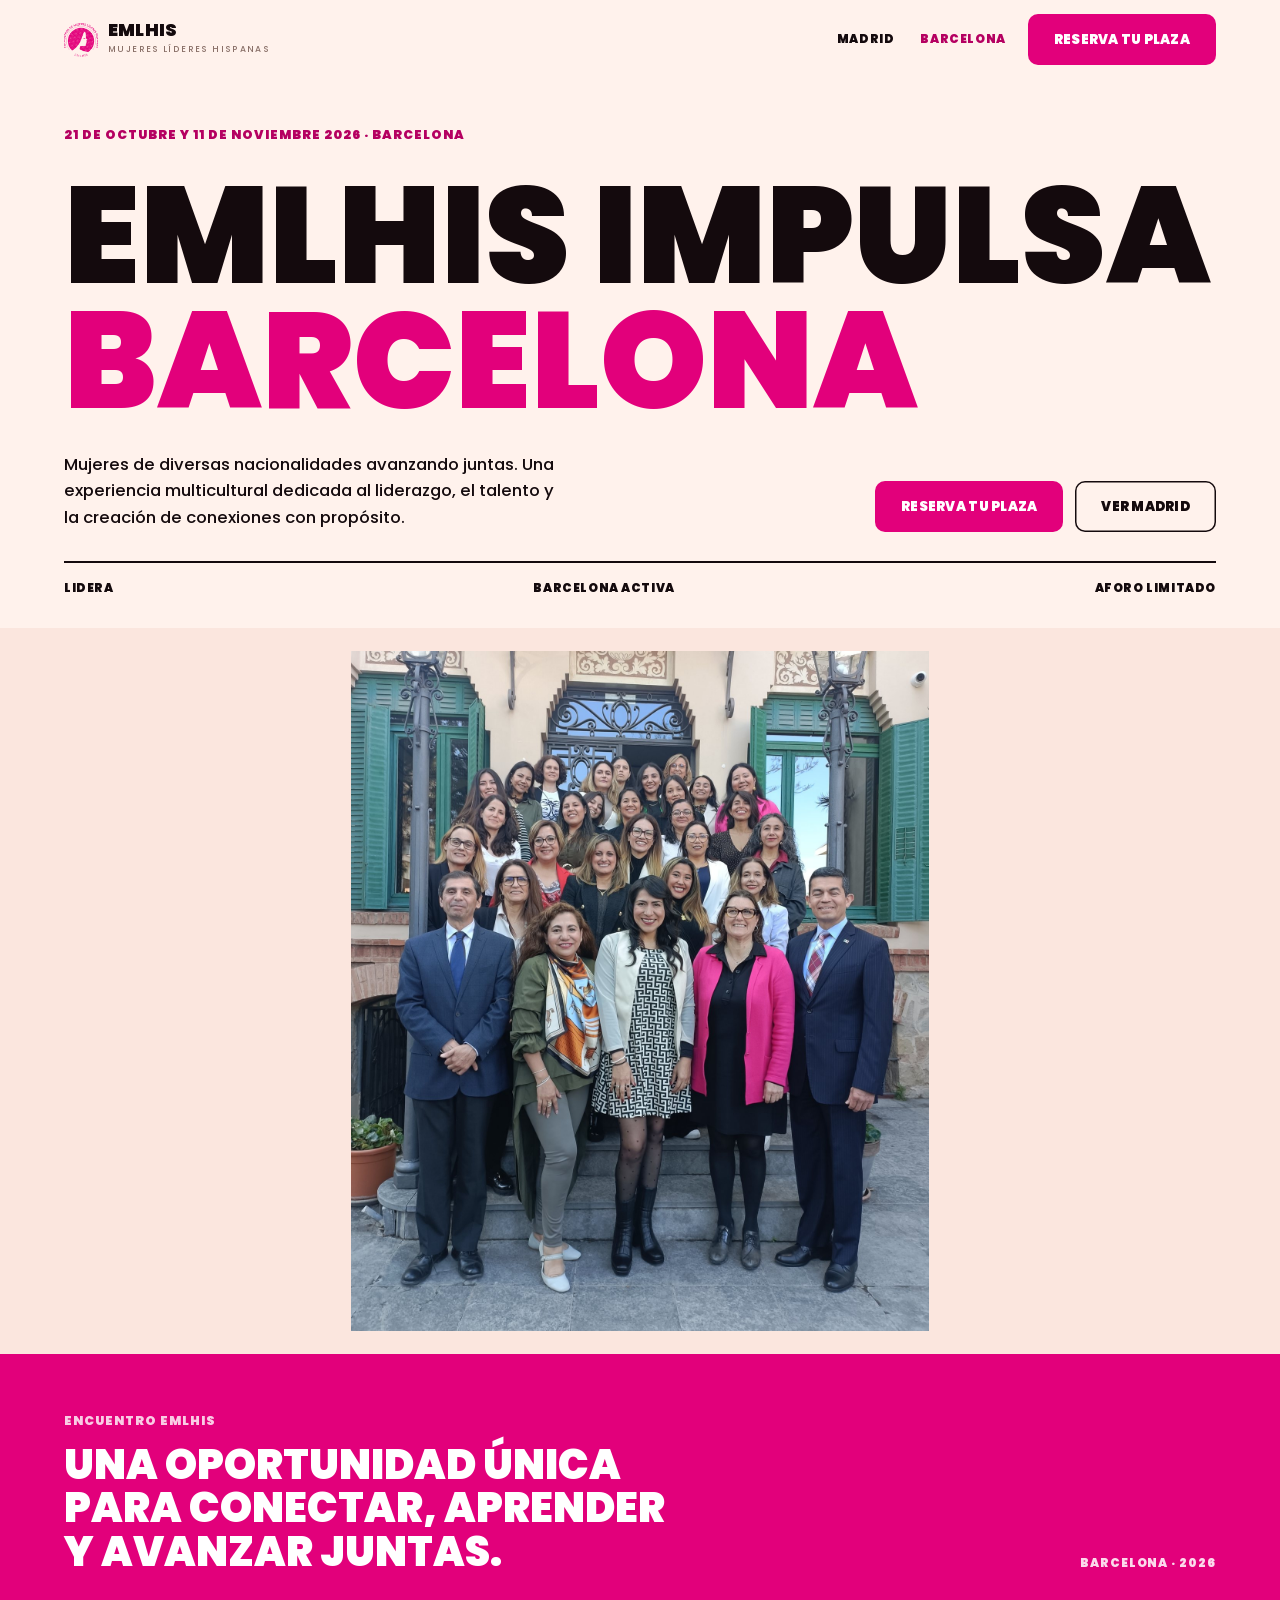
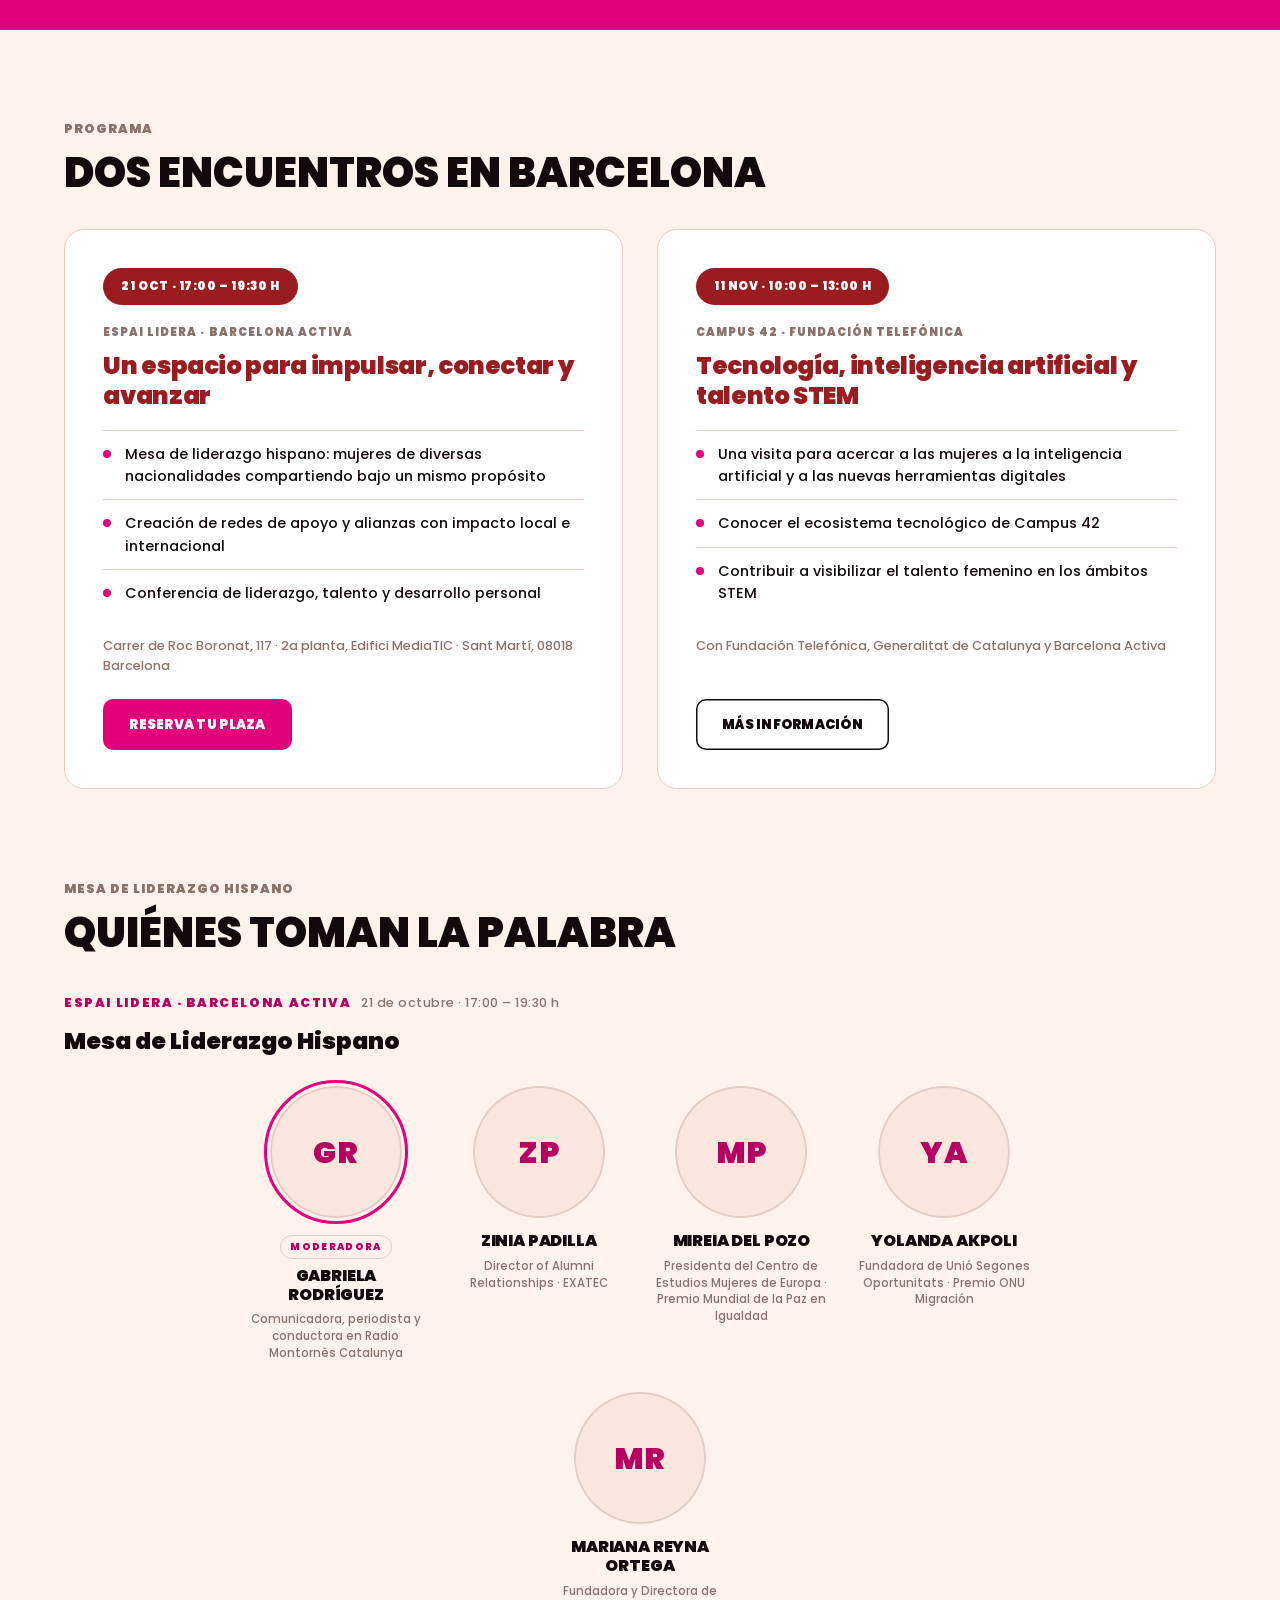
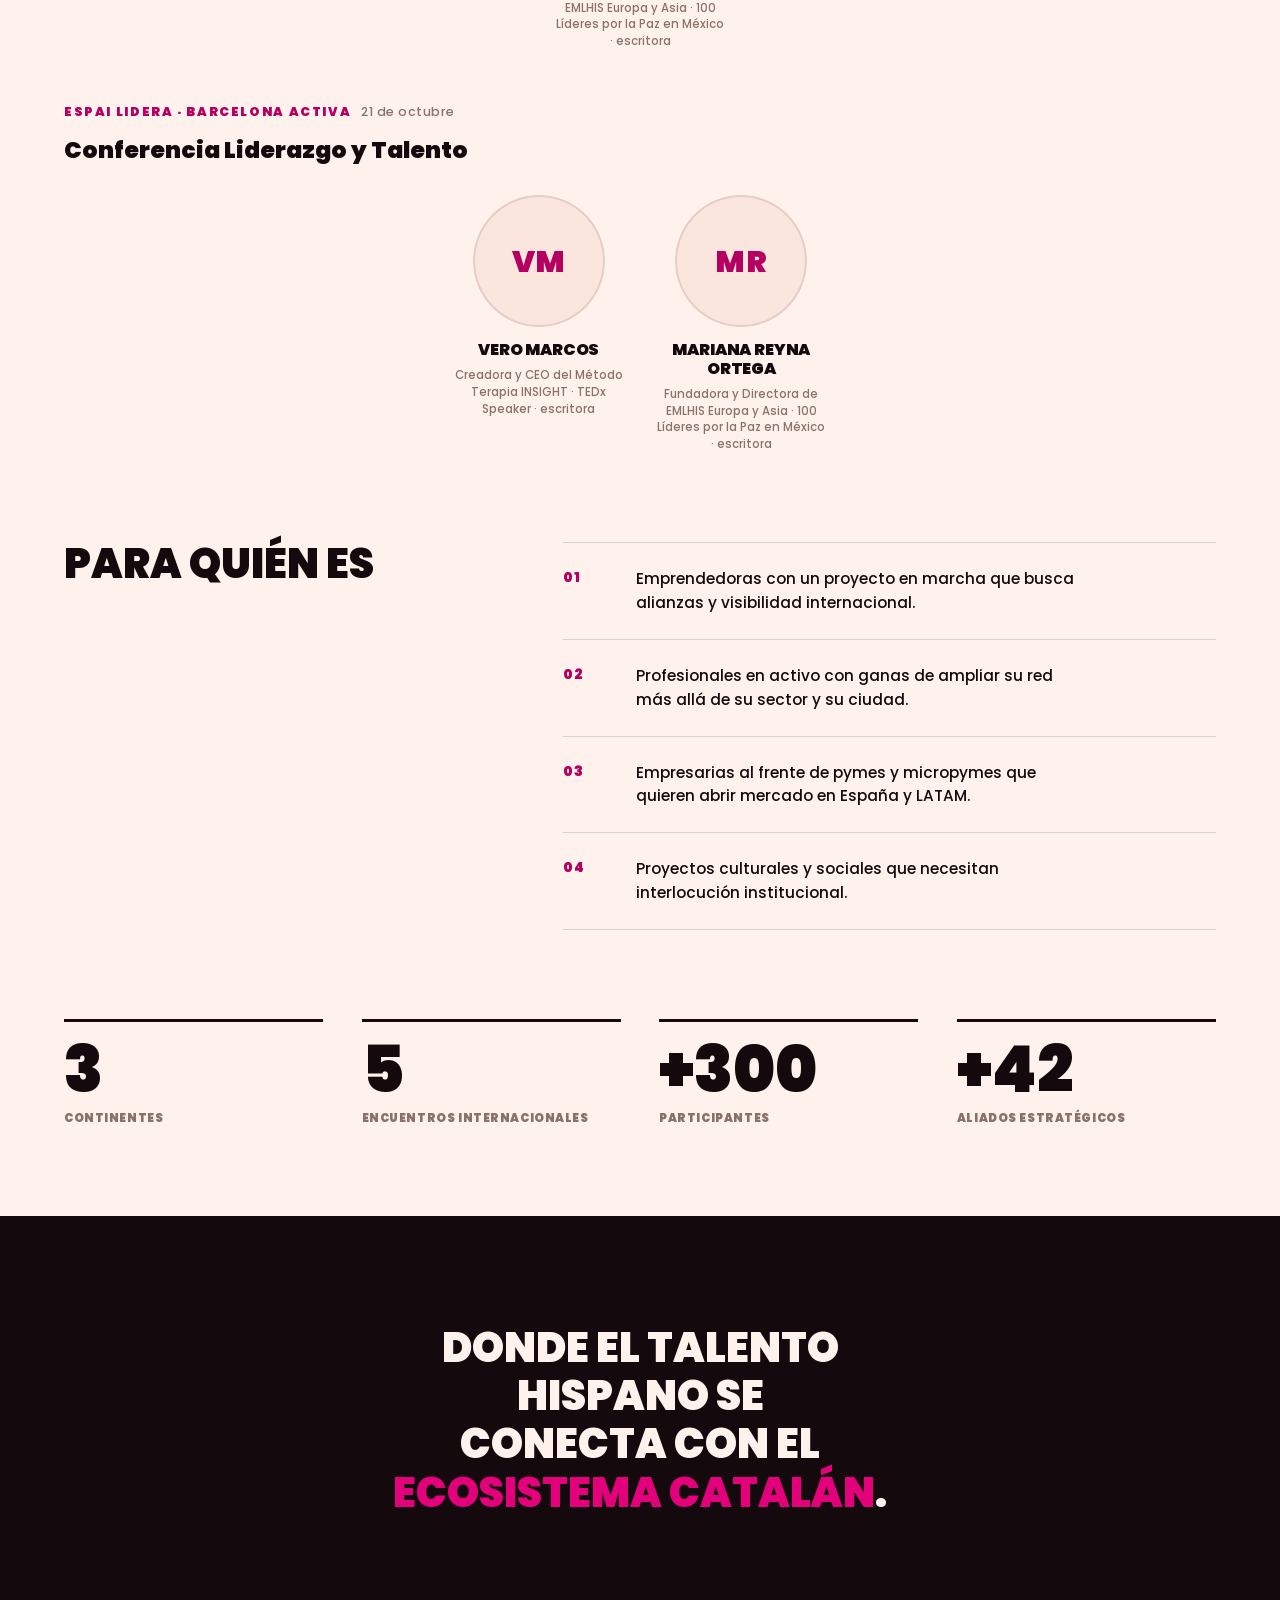
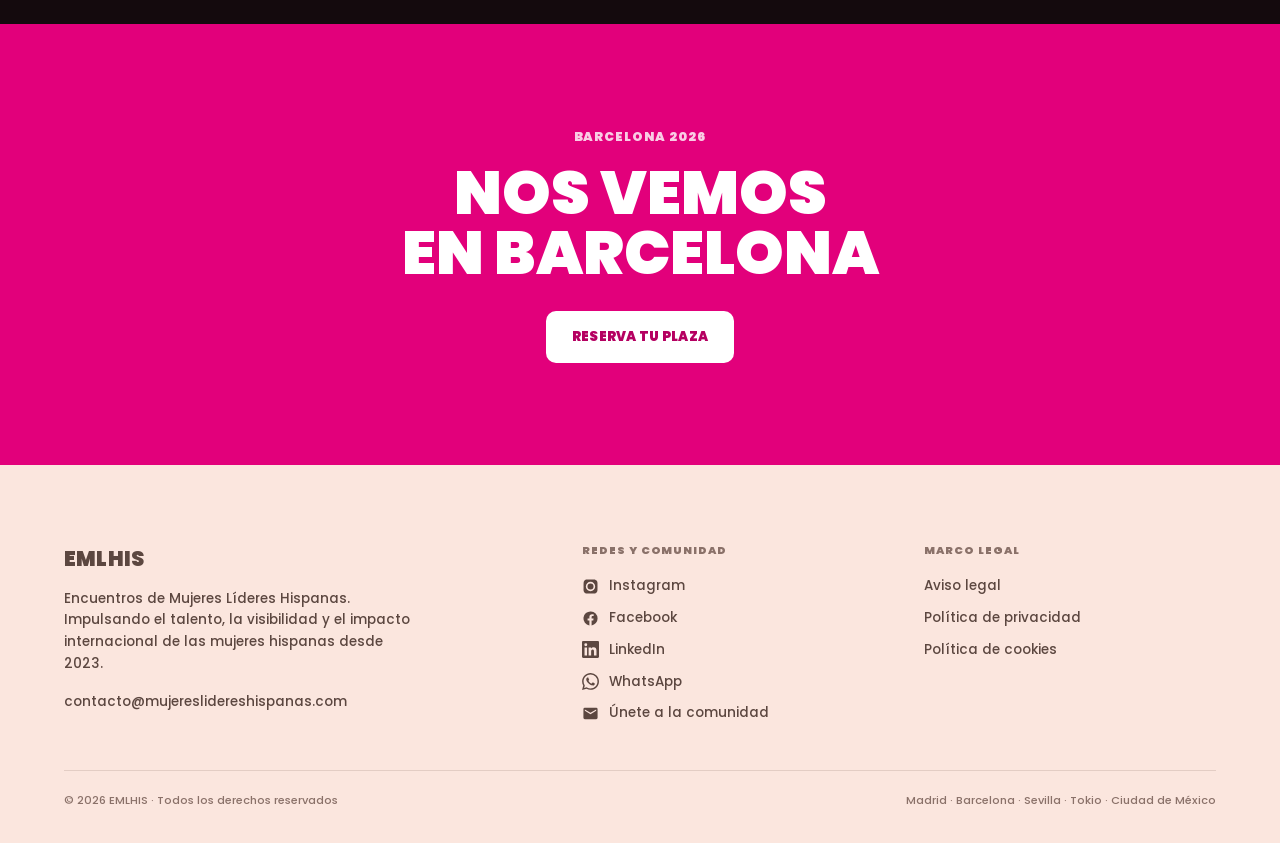
==== barcelona/index.html @ 9f95a86e "Add files via upload" ====
<!doctype html>
<html lang="es">
<head>
<meta charset="utf-8">
<meta name="viewport" content="width=device-width,initial-scale=1">
<title>Encuentros de mujeres hispanas en Barcelona · oct y nov 2026</title>
<meta name="description" content="Dos jornadas de liderazgo, networking y tecnología para mujeres hispanas en Barcelona: 21 de octubre en Espai Lidera y 11 de noviembre en Campus 42.">
<link rel="icon" type="image/png" href="../img/favicon.png">
<link rel="apple-touch-icon" href="../img/favicon.png">
<meta property="og:type" content="website">
<meta property="og:site_name" content="EMLHIS">
<meta property="og:locale" content="es_ES">
<meta property="og:title" content="Encuentros de mujeres hispanas en Barcelona · oct y nov 2026">
<meta property="og:description" content="Dos jornadas de liderazgo, networking y tecnología para mujeres hispanas en Barcelona: 21 de octubre en Espai Lidera y 11 de noviembre en Campus 42.">
<meta property="og:url" content="https://mujereslidereshispanas.com/barcelona/">
<meta property="og:image" content="https://mujereslidereshispanas.com/img/og.jpg">
<meta property="og:image:width" content="1200">
<meta property="og:image:height" content="630">
<meta property="og:image:alt" content="EMLHIS. El talento femenino no entiende de fronteras. Madrid y Barcelona, 19 y 21 de octubre de 2026.">
<meta name="twitter:card" content="summary_large_image">
<link rel="canonical" href="https://mujereslidereshispanas.com/barcelona/">
<link rel="stylesheet" href="../styles.css">
<script type="application/ld+json">[{"@context":"https://schema.org","@type":"Event","name":"EMLHIS Barcelona · Liderazgo y networking","description":"Jornada de liderazgo, visibilidad y conexiones para mujeres hispanas en Barcelona.","startDate":"2026-10-21T17:00:00+02:00","endDate":"2026-10-21T19:30:00+02:00","eventAttendanceMode":"https://schema.org/OfflineEventAttendanceMode","eventStatus":"https://schema.org/EventScheduled","location":{"@type":"Place","name":"Espai Lidera · Barcelona Activa","address":{"@type":"PostalAddress","streetAddress":"Carrer de Roc Boronat, 117, 2a planta, Edifici MediaTIC","addressLocality":"Barcelona","addressCountry":"ES"}},"organizer":{"@type":"Organization","name":"EMLHIS — Encuentros de Mujeres Líderes Hispanas","url":"https://mujereslidereshispanas.com/"},"image":["https://mujereslidereshispanas.com/img/og.jpg"],"offers":{"@type":"Offer","price":"0","priceCurrency":"EUR","availability":"https://schema.org/InStock","url":"https://luma.com/im4uq2gw","validFrom":"2026-09-01T00:00:00+02:00"},"inLanguage":"es","isAccessibleForFree":true},{"@context":"https://schema.org","@type":"Event","name":"EMLHIS Barcelona · Tecnología y talento femenino en STEM","description":"Introducción a la inteligencia artificial y a las herramientas digitales, y visibilidad femenina en STEM.","startDate":"2026-11-11T10:00:00+01:00","endDate":"2026-11-11T13:00:00+01:00","eventAttendanceMode":"https://schema.org/OfflineEventAttendanceMode","eventStatus":"https://schema.org/EventScheduled","location":{"@type":"Place","name":"Campus 42 · Fundación Telefónica","address":{"@type":"PostalAddress","addressLocality":"Barcelona","addressCountry":"ES"}},"organizer":{"@type":"Organization","name":"EMLHIS — Encuentros de Mujeres Líderes Hispanas","url":"https://mujereslidereshispanas.com/"},"image":["https://mujereslidereshispanas.com/img/og.jpg"],"offers":{"@type":"Offer","price":"0","priceCurrency":"EUR","availability":"https://schema.org/InStock","url":"https://mujereslidereshispanas.com/barcelona/","validFrom":"2026-09-01T00:00:00+02:00"},"inLanguage":"es","isAccessibleForFree":true}]</script>
</head>
<body>

<header>
  <div class="nav">
    <a class="brand" href="../">
      <img src="../img/logo-rosa.png" alt="">
      <span><b>EMLHIS</b><i>Mujeres Líderes Hispanas</i></span>
    </a>
    <nav class="links">
      <a href="../madrid/">Madrid</a>
      <a href="../barcelona/" aria-current="page">Barcelona</a>
    </nav>
    <a class="btn" href="https://luma.com/im4uq2gw">Reserva tu plaza</a>
  </div>
</header>

<main>

  <section class="hero pad">
    <p class="label">21 de octubre y 11 de noviembre 2026 · Barcelona</p>
    <h1 class="d1">EMLHIS impulsa <span class="rosa">Barcelona</span></h1>
    <div class="row">
      <p class="body-l">Mujeres de diversas nacionalidades avanzando juntas. Una experiencia multicultural dedicada al liderazgo, el talento y la creación de conexiones con propósito.</p>
      <div class="acts">
      <a class="btn" href="https://luma.com/im4uq2gw">Reserva tu plaza</a>
      <a class="btn line" href="../madrid/">Ver Madrid</a>
    </div>
    </div>
    <div class="rule-meta">
      <span>LIDERA</span>
      <span>Barcelona Activa</span>
      <span>Aforo limitado</span>
    </div>
  </section>

  <div class="shot-fit"><img src="../img/bcn.jpg" alt="Participantes del encuentro EMLHIS en Barcelona"></div>

  <section class="band-rosa band-flush">
    <div class="pad">
      <div>
        <p class="label">Encuentro EMLHIS</p>
        <h2 class="d3" style="margin-top:12px">Una oportunidad única para conectar, aprender y avanzar juntas.</h2>
      </div>
      <span class="tagright">Barcelona · 2026</span>
    </div>
  </section>

  <section class="pad">
    <p class="label q">Programa</p>
    <h2 class="d3" style="margin:12px 0 0">Dos encuentros en Barcelona</h2>
    <div class="sessions">

      <article class="sesion">
        <span class="hora">21 oct · 17:00 – 19:30 h</span>
        <p class="sede">Espai Lidera · Barcelona Activa</p>
        <h3>Un espacio para impulsar, conectar y avanzar</h3>
        <ul>
          <li>Mesa de liderazgo hispano: mujeres de diversas nacionalidades compartiendo bajo un mismo propósito</li>
          <li>Creación de redes de apoyo y alianzas con impacto local e internacional</li>
          <li>Conferencia de liderazgo, talento y desarrollo personal</li>
        </ul>
        <p class="dir">Carrer de Roc Boronat, 117 · 2a planta, Edifici MediaTIC · Sant Martí, 08018 Barcelona</p>
        <span class="cta"><a class="btn" href="https://luma.com/im4uq2gw">Reserva tu plaza</a></span>
      </article>

      <article class="sesion">
        <span class="hora">11 nov · 10:00 – 13:00 h</span>
        <p class="sede">Campus 42 · Fundación Telefónica</p>
        <h3>Tecnología, inteligencia artificial y talento STEM</h3>
        <ul>
          <li>Una visita para acercar a las mujeres a la inteligencia artificial y a las nuevas herramientas digitales</li>
          <li>Conocer el ecosistema tecnológico de Campus 42</li>
          <li>Contribuir a visibilizar el talento femenino en los ámbitos STEM</li>
        </ul>
        <p class="dir">Con Fundación Telefónica, Generalitat de Catalunya y Barcelona Activa</p>
        <span class="cta"><a class="btn line" href="../#contacto">Más información</a></span>
      </article>

    </div>
  </section>

  <section class="pad" id="mesa" style="padding-top:0">
    <p class="label q">Mesa de Liderazgo Hispano</p>
    <h2 class="d3" style="margin:12px 0 0">Quiénes toman la palabra</h2>
    <div class="mesa">
      <p class="sede-m">Espai Lidera · Barcelona Activa <span>21 de octubre · 17:00 – 19:30 h</span></p>
      <h3 style="font-size:clamp(1.1rem,1.8vw,1.5rem);font-weight:900;margin:10px 0 0">Mesa de Liderazgo Hispano</h3>
      <div class="panel">
        <article class="mod">
          <figure><span class="mono">GR</span><img src="../img/ponentes/gabriela-rodriguez.jpg" alt="Gabriela Rodríguez" loading="lazy" onerror="this.remove()"></figure>
          <span class="rol">Moderadora</span><b>Gabriela Rodríguez</b><small>Comunicadora, periodista y conductora en Radio Montornès Catalunya</small>
        </article>
        <article>
          <figure><span class="mono">ZP</span><img src="../img/ponentes/zinia-padilla.jpg" alt="Zinia Padilla" loading="lazy" onerror="this.remove()"></figure>
          <b>Zinia Padilla</b><small>Director of Alumni Relationships · EXATEC</small>
        </article>
        <article>
          <figure><span class="mono">MP</span><img src="../img/ponentes/mireia-del-pozo.jpg" alt="Mireia del Pozo" loading="lazy" onerror="this.remove()"></figure>
          <b>Mireia del Pozo</b><small>Presidenta del Centro de Estudios Mujeres de Europa · Premio Mundial de la Paz en Igualdad</small>
        </article>
        <article>
          <figure><span class="mono">YA</span><img src="../img/ponentes/yolanda-akpoli.jpg" alt="Yolanda Akpoli" loading="lazy" onerror="this.remove()"></figure>
          <b>Yolanda Akpoli</b><small>Fundadora de Unió Segones Oportunitats · Premio ONU Migración</small>
        </article>
        <article>
          <figure><span class="mono">MR</span><img src="../img/ponentes/mariana-reyna.jpg" alt="Mariana Reyna Ortega" loading="lazy" onerror="this.remove()"></figure>
          <b>Mariana Reyna Ortega</b><small>Fundadora y Directora de EMLHIS Europa y Asia · 100 Líderes por la Paz en México · escritora</small>
        </article>
      </div>
    </div>
    <div class="mesa">
      <p class="sede-m">Espai Lidera · Barcelona Activa <span>21 de octubre</span></p>
      <h3 style="font-size:clamp(1.1rem,1.8vw,1.5rem);font-weight:900;margin:10px 0 0">Conferencia Liderazgo y Talento</h3>
      <div class="panel">
        <article>
          <figure><span class="mono">VM</span><img src="../img/ponentes/vero-marcos.jpg" alt="Vero Marcos" loading="lazy" onerror="this.remove()"></figure>
          <b>Vero Marcos</b><small>Creadora y CEO del Método Terapia INSIGHT · TEDx Speaker · escritora</small>
        </article>
        <article>
          <figure><span class="mono">MR</span><img src="../img/ponentes/mariana-reyna.jpg" alt="Mariana Reyna Ortega" loading="lazy" onerror="this.remove()"></figure>
          <b>Mariana Reyna Ortega</b><small>Fundadora y Directora de EMLHIS Europa y Asia · 100 Líderes por la Paz en México · escritora</small>
        </article>
      </div>
    </div>
  </section>

  <section class="pad" style="padding-top:0">
    <div class="split">
      <h2 class="d3" style="margin:0">Para quién es</h2>
      <ol class="numlist">
        <li><span>01</span><p>Emprendedoras con un proyecto en marcha que busca alianzas y visibilidad internacional.</p></li>
        <li><span>02</span><p>Profesionales en activo con ganas de ampliar su red más allá de su sector y su ciudad.</p></li>
        <li><span>03</span><p>Empresarias al frente de pymes y micropymes que quieren abrir mercado en España y LATAM.</p></li>
        <li><span>04</span><p>Proyectos culturales y sociales que necesitan interlocución institucional.</p></li>
      </ol>
    </div>
  </section>

  <section class="pad" style="padding-top:0">
    <div class="figs">
      <div><b data-to="3">3</b><small>Continentes</small></div>
      <div><b data-to="5">5</b><small>Encuentros internacionales</small></div>
      <div><b data-to="320" data-pre="+">+320</b><small>Participantes</small></div>
      <div><b data-to="45" data-pre="+">+45</b><small>Aliados estratégicos</small></div>
    </div>
  </section>

  <section class="band-ink band-c">
    <div class="pad">
      <h2 class="d3">Donde el talento hispano se conecta con el <span class="rosa">ecosistema catalán</span>.</h2>
    </div>
  </section>

  <section class="band-rosa band-c">
    <div class="pad">
      <p class="label">Barcelona 2026</p>
      <h2 class="d2" style="margin-top:16px">Nos vemos en Barcelona</h2>
      <div class="acts"><a class="btn pale" href="https://luma.com/im4uq2gw">Reserva tu plaza</a></div>
    </div>
  </section>

</main>

<footer>
  <div class="fcols">
    <div>
      <p class="bname">EMLHIS</p>
      <p>Encuentros de Mujeres Líderes Hispanas. Impulsando el talento, la visibilidad y el impacto internacional de las mujeres hispanas desde 2023.</p>
      <a class="fmail" href="mailto:contacto@mujereslidereshispanas.com">contacto@mujereslidereshispanas.com</a>
    </div>
    <div class="fsoc-list">
      <h4>Redes y comunidad</h4>
      <a href="https://www.instagram.com/mujereslideresemlhis/" rel="noopener"><svg viewBox="0 0 24 24" aria-hidden="true"><path d="M12 2.2c3.2 0 3.6 0 4.9.07 1.2.05 1.8.25 2.2.42.6.22 1 .48 1.4.9.43.42.7.82.92 1.4.17.42.37 1.06.42 2.2.06 1.3.07 1.7.07 4.9s0 3.6-.07 4.9c-.05 1.2-.25 1.8-.42 2.2-.22.6-.49 1-.92 1.4-.42.43-.8.7-1.4.92-.42.17-1 .37-2.2.42-1.3.06-1.7.07-4.9.07s-3.6 0-4.9-.07c-1.2-.05-1.8-.25-2.2-.42-.6-.22-1-.49-1.4-.92-.43-.42-.7-.8-.92-1.4-.17-.42-.37-1-.42-2.2C2.2 15.6 2.2 15.2 2.2 12s0-3.6.07-4.9c.05-1.2.25-1.8.42-2.2.22-.6.49-1 .92-1.4.42-.43.8-.7 1.4-.92.42-.17 1-.37 2.2-.42C8.4 2.2 8.8 2.2 12 2.2Zm0 3.2a6.6 6.6 0 1 0 0 13.2 6.6 6.6 0 0 0 0-13.2Zm0 10.9a4.3 4.3 0 1 1 0-8.6 4.3 4.3 0 0 1 0 8.6Zm8.4-11.2a1.55 1.55 0 1 1-3.1 0 1.55 1.55 0 0 1 3.1 0Z"/></svg>Instagram</a>
      <a href="https://www.facebook.com/emlhis.elmex?locale=es_ES" rel="noopener"><svg viewBox="0 0 24 24" aria-hidden="true"><path d="M22 12a10 10 0 1 0-11.56 9.88v-6.99H7.9V12h2.54V9.8c0-2.5 1.5-3.9 3.77-3.9 1.1 0 2.24.2 2.24.2v2.46h-1.26c-1.24 0-1.63.77-1.63 1.56V12h2.78l-.45 2.89h-2.33v6.99A10 10 0 0 0 22 12Z"/></svg>Facebook</a>
      <a href="https://www.linkedin.com/company/mujeres-l%C3%ADderes-hispanas/" rel="noopener"><svg viewBox="0 0 24 24" aria-hidden="true"><path d="M20.45 20.45h-3.56v-5.57c0-1.33-.02-3.04-1.85-3.04-1.85 0-2.14 1.45-2.14 2.94v5.67H9.35V9h3.41v1.56h.05a3.74 3.74 0 0 1 3.37-1.85c3.6 0 4.27 2.37 4.27 5.46v6.28ZM5.34 7.43a2.06 2.06 0 1 1 0-4.13 2.06 2.06 0 0 1 0 4.13ZM7.12 20.45H3.56V9h3.56v11.45ZM22.22 0H1.77C.79 0 0 .77 0 1.72v20.56C0 23.23.79 24 1.77 24h20.45c.98 0 1.78-.77 1.78-1.72V1.72C24 .77 23.2 0 22.22 0Z"/></svg>LinkedIn</a>
      <a href="https://api.whatsapp.com/send?phone=34644610938&amp;text=Hola%2C+deseo+contactar+con+el+equipo+EMLHIS%2C+mi+nombre+es" rel="noopener"><svg viewBox="0 0 24 24" aria-hidden="true"><path d="M17.47 14.38c-.3-.15-1.75-.86-2.02-.96-.27-.1-.47-.15-.67.15-.2.3-.77.96-.94 1.16-.17.2-.35.22-.65.07-.3-.15-1.25-.46-2.38-1.47-.88-.79-1.47-1.76-1.64-2.06-.17-.3-.02-.46.13-.61.13-.13.3-.35.45-.52.15-.17.2-.3.3-.5.1-.2.05-.37-.02-.52-.08-.15-.67-1.6-.92-2.2-.24-.58-.48-.5-.67-.51h-.57c-.2 0-.52.07-.8.37-.27.3-1.04 1.02-1.04 2.48s1.07 2.88 1.22 3.08c.15.2 2.1 3.2 5.08 4.49.71.3 1.26.49 1.7.63.71.22 1.36.19 1.87.12.57-.09 1.75-.72 2-1.41.25-.69.25-1.28.17-1.41-.07-.13-.27-.2-.57-.35ZM12.05 21.8h-.01a9.8 9.8 0 0 1-4.98-1.36l-.36-.21-3.7.97.99-3.61-.23-.37a9.76 9.76 0 0 1-1.5-5.22c0-5.4 4.4-9.8 9.8-9.8a9.74 9.74 0 0 1 6.93 2.88 9.72 9.72 0 0 1 2.87 6.93c0 5.4-4.4 9.79-9.81 9.79ZM20.52 3.49A11.78 11.78 0 0 0 12.05 0C5.5 0 .17 5.33.17 11.88c0 2.09.55 4.14 1.59 5.94L.07 24l6.34-1.66a11.87 11.87 0 0 0 5.64 1.44h.01c6.55 0 11.88-5.33 11.88-11.88 0-3.17-1.24-6.16-3.48-8.41Z"/></svg>WhatsApp</a>
      <a href="https://forms.gle/fabeTngVrLn1AUGQ7" rel="noopener"><svg viewBox="0 0 24 24" aria-hidden="true"><path d="M20 4H4a2 2 0 0 0-2 2v12a2 2 0 0 0 2 2h16a2 2 0 0 0 2-2V6a2 2 0 0 0-2-2Zm0 4.24-8 4.7-8-4.7V6.2l8 4.7 8-4.7v2.04Z"/></svg>Únete a la comunidad</a>
    </div>
    <div>
      <h4>Marco legal</h4>
      <a href="../legal/#aviso">Aviso legal</a>
      <a href="../legal/#privacidad">Política de privacidad</a>
      <a href="../legal/#cookies">Política de cookies</a>
    </div>
  </div>
  <div class="fbot">
    <span>© 2026 EMLHIS · Todos los derechos reservados</span>
    <span style="margin-left:auto">Madrid · Barcelona · Sevilla · Tokio · Ciudad de México</span>
  </div>
</footer>

<script src="../app.js"></script>
</body>
</html>
---- styles.css ----
@font-face{font-family:Poppins;font-style:normal;font-weight:500;font-display:swap;src:url(fonts/poppins-latin-500-normal.woff2) format('woff2')}
@font-face{font-family:Poppins;font-style:normal;font-weight:900;font-display:swap;src:url(fonts/poppins-latin-900-normal.woff2) format('woff2')}
/* EMLHIS — sistema tipografico y cromatico
   Una sola tipografia (Poppins), dos pesos (900 display, 500 texto).
   El rosa solo aparece como banda a sangre completa o en botones. */

:root{
  color-scheme: light;
  --crema:#FFF2EC;
  --crema-2:#FBE6DE;
  --tinta:#140A0D;
  --rosa:#E2007B;
  --rosa-d:#B50061;
  --granate:#9A1C20;
  --linea:#E3CDC4;
  --apagado:#8A7169;
  --gut:clamp(18px,5vw,84px);
}
*{box-sizing:border-box}
html{scroll-behavior:smooth}
body{
  margin:0;background:var(--crema);color:var(--tinta);
  font-family:Poppins,"Helvetica Neue",Arial,sans-serif;font-weight:500;
  font-size:16px;line-height:1.62;-webkit-font-smoothing:antialiased;
}
img{max-width:100%;display:block}
a{color:inherit;text-decoration:none}
:focus-visible{outline:3px solid var(--rosa);outline-offset:3px}
.pad{padding-inline:var(--gut);max-width:1640px;margin-inline:auto;width:100%}
section{padding-block:clamp(56px,7vw,116px)}

/* ── escala: 96 / 64 / 44 / 32 / 24, nada intermedio ───────────── */
.d1,.d2,.d3,.d4{
  font-weight:900;text-transform:uppercase;letter-spacing:normal;
  margin:0;line-height:.98;text-wrap:balance;
}
.d1{font-size:clamp(2.6rem,7.6vw,6rem)}
.d2{font-size:clamp(2rem,4.8vw,4rem)}
.d3{font-size:clamp(1.55rem,3.2vw,2.75rem);line-height:1.06}
.d4{font-size:clamp(1.24rem,2vw,2rem);line-height:1.12}
.rosa{color:var(--rosa)}
p{margin:0}
.body-l{font-size:clamp(1rem,1.3vw,1.18rem);line-height:1.62;max-width:52ch}
.label{font-size:.78rem;font-weight:900;text-transform:uppercase;letter-spacing:.08em;color:var(--rosa-d);margin:0}
.label.q{color:var(--apagado)}

/* ── botones ───────────────────────────────────────────────────── */
.btn{display:inline-block;background:var(--rosa);color:#fff;padding:15px 26px;border-radius:10px;
  font-size:.82rem;font-weight:900;text-transform:uppercase;letter-spacing:.02em;transition:background .18s,transform .18s}
.btn:hover{background:var(--rosa-d);transform:translateY(-2px)}
.btn.line{background:transparent;color:var(--tinta);box-shadow:inset 0 0 0 1.5px var(--tinta)}
.btn.line:hover{background:var(--tinta);color:var(--crema);box-shadow:none}
.btn.pale{background:#fff;color:var(--rosa-d)}
.btn.pale:hover{background:var(--crema)}
.btn.ghost{background:transparent;color:#fff;box-shadow:inset 0 0 0 1.5px rgba(255,255,255,.72)}
.btn.ghost:hover{background:#fff;color:var(--rosa-d);box-shadow:none}

/* ── nav ───────────────────────────────────────────────────────── */
header{position:sticky;top:env(safe-area-inset-top,0px);z-index:70;background:rgba(255,242,236,.94);backdrop-filter:blur(12px)}
.nav{display:flex;align-items:center;gap:22px;padding:14px var(--gut)}
.brand{display:flex;align-items:center;gap:10px;margin-right:auto}
.brand img{width:34px;height:34px}
.brand b{font-size:1.1rem;font-weight:900;letter-spacing:.01em;line-height:1;display:block}
.brand i{display:block;font-style:normal;font-size:.54rem;font-weight:500;letter-spacing:.16em;
  text-transform:uppercase;color:var(--apagado);margin-top:4px}
.links{display:flex;gap:26px}
.links a{font-size:.74rem;font-weight:900;text-transform:uppercase;letter-spacing:.05em;color:var(--tinta)}
.links a:hover{color:var(--rosa-d)}
.links a[aria-current]{color:var(--rosa-d)}
@media(max-width:940px){.links{gap:18px}}
@media(max-width:600px){.links{display:none}}

/* ── hero ──────────────────────────────────────────────────────── */
.hero{padding-block:clamp(30px,3.6vw,52px) clamp(20px,2.4vw,34px);display:grid;gap:clamp(18px,2.2vw,30px)}
/* el titular ocupa el ancho completo: nada de columna estrecha */
/* wrap codicioso, no equilibrado: cada línea llena el ancho */
.hero .d1{max-width:none;font-size:clamp(2.7rem,10.6vw,9.6rem);line-height:.92;text-wrap:normal;text-wrap:nowrap;
  white-space:normal;hyphens:none}
.hero .d1{text-wrap:normal}
/* entradilla a la izquierda, botones a la derecha: llena el eje horizontal */
.hero .row{display:flex;flex-wrap:wrap;gap:22px clamp(30px,5vw,80px);align-items:flex-end;justify-content:space-between}
.hero .row .body-l{max-width:46ch;flex:1 1 34ch}
.acts{display:flex;flex-wrap:wrap;gap:12px;align-items:center}
.rule-meta{display:flex;flex-wrap:wrap;gap:10px clamp(24px,4vw,60px);justify-content:space-between;
  border-top:2px solid var(--tinta);padding-top:16px;
  font-size:.74rem;font-weight:900;text-transform:uppercase;letter-spacing:.05em}
@media(max-width:820px){.rule-meta{justify-content:flex-start}}

/* ── foto desplazada sobre rectangulo rosa ─────────────────────── */
.offset{position:relative;padding:0 var(--gut) clamp(52px,6vw,96px)}
.offset .frame{position:relative}
.offset .frame::after{content:"";position:absolute;background:var(--rosa);z-index:0;
  left:clamp(18px,3.4vw,54px);right:calc(-1 * clamp(10px,2.2vw,36px));
  top:clamp(18px,3.4vw,54px);bottom:calc(-1 * clamp(18px,3.4vw,54px))}
.offset img{position:relative;z-index:1;width:100%;object-fit:cover;object-position:50% 34%;
  height:clamp(290px,42vw,560px)}
.offcap{position:relative;padding-top:clamp(30px,4vw,66px);font-size:.72rem;font-weight:500;color:var(--apagado)}
.full{width:100%;height:clamp(280px,40vw,520px);object-fit:cover;object-position:50% 32%}

/* ── cifras ────────────────────────────────────────────────────── */
.figs{display:grid;grid-template-columns:repeat(4,1fr);gap:clamp(18px,3vw,44px)}
.figs div{border-top:3px solid var(--tinta);padding-top:16px}
.figs b{display:block;font-size:clamp(2.4rem,5vw,4rem);font-weight:900;line-height:1;font-variant-numeric:tabular-nums}
.figs small{display:block;margin-top:8px;font-size:.72rem;font-weight:900;text-transform:uppercase;
  letter-spacing:.05em;color:var(--apagado);line-height:1.4}
.cities{margin-top:30px;font-size:.74rem;font-weight:900;text-transform:uppercase;letter-spacing:.05em;color:var(--apagado)}
@media(max-width:640px){.figs{grid-template-columns:repeat(2,1fr)}}

/* ── filas de programa ─────────────────────────────────────────── */
.ev{display:grid;grid-template-columns:120px 112px 1fr auto;gap:clamp(12px,2.4vw,34px);align-items:center;
  border-top:1.5px solid var(--linea);padding:26px 18px;margin-inline:-18px;border-radius:12px;transition:background .2s}
.ev:last-of-type{border-bottom:1.5px solid var(--linea)}
.ev:hover{background:var(--crema-2)}
.ev .day{font-size:1.24rem;font-weight:900;text-transform:uppercase;letter-spacing:.02em;line-height:1.1}
.ev .tag{font-size:.66rem;font-weight:900;text-transform:uppercase;letter-spacing:.07em;color:var(--rosa-d)}
.ev .tt{display:block;font-size:clamp(1.02rem,1.55vw,1.2rem);font-weight:900;line-height:1.3}
.ev .vv{display:block;font-size:.8rem;font-weight:500;color:var(--apagado);margin-top:6px;line-height:1.5}
.ev .go{font-size:.76rem;font-weight:900;text-transform:uppercase;letter-spacing:.05em;color:var(--rosa-d);white-space:nowrap}
.ev.soon{opacity:.55}
.ev.simple{grid-template-columns:150px 1fr auto}
@media(max-width:840px){.ev{grid-template-columns:86px 1fr;row-gap:8px}.ev .tag,.ev .go{grid-column:2}
  .ev.simple{grid-template-columns:100px 1fr}.ev.simple .go{grid-column:2}}

/* ── tres palabras gigantes: palabra a todo lo ancho, copia debajo ─ */
.stack{display:grid}
.stack article{border-bottom:1.5px solid var(--linea);padding-block:clamp(30px,4.4vw,64px)}
.stack article:first-child{border-top:1.5px solid var(--linea)}
.stack h3{font-size:clamp(2.7rem,11.5vw,9.5rem);font-weight:900;text-transform:uppercase;
  letter-spacing:normal;line-height:.84;margin:0}
.stack p{font-size:clamp(.92rem,1.15vw,1.04rem);font-weight:500;max-width:46ch;
  color:var(--apagado);margin-top:clamp(14px,1.6vw,22px)}

/* ── bandas a sangre ───────────────────────────────────────────── */
.band-rosa{background:var(--rosa);color:#fff;padding-block:clamp(66px,8vw,128px)}
.band-rosa .label{color:rgba(255,255,255,.8)}
.band-ink{background:var(--tinta);color:var(--crema);padding-block:clamp(70px,8.4vw,136px)}
.band-ink .label{color:var(--rosa)}
.band-ink .d3{max-width:30ch;line-height:1.18;font-weight:900}
.band-c{text-align:center}
.band-c .d2,.band-c .d3{margin-inline:auto;max-width:20ch}
.band-c .acts{justify-content:center;margin-top:28px}
/* banda rosa con titular a la izquierda y boton a la derecha */
.band-split .pad{display:flex;flex-wrap:wrap;gap:26px clamp(30px,5vw,70px);align-items:flex-end;justify-content:space-between}
.band-split .d2{max-width:17ch}
/* banda rosa pegada bajo la foto, a modo de declaracion */
.band-flush{padding-block:clamp(38px,4.4vw,64px)}
.band-flush .pad{display:flex;flex-wrap:wrap;gap:16px 40px;align-items:flex-end;justify-content:space-between}
.band-flush .d3{max-width:24ch}
.band-flush .tagright{font-size:.74rem;font-weight:900;text-transform:uppercase;letter-spacing:.08em;color:rgba(255,255,255,.85)}

/* ── quienes somos ─────────────────────────────────────────────── */
.two{display:grid;grid-template-columns:1fr .9fr;gap:clamp(30px,5vw,78px);align-items:center}
.two .ph{display:grid;grid-template-columns:1fr 1fr;gap:clamp(8px,1vw,14px)}
.two img{width:100%;aspect-ratio:3/4;object-fit:cover;object-position:50% 26%}
.who{display:grid;gap:14px;margin-top:30px}
.who div{border-top:1.5px solid var(--linea);padding-top:13px}
.who b{display:block;font-size:1.04rem;font-weight:900}
.who small{display:block;color:var(--apagado);font-size:.78rem;font-weight:500;margin-top:2px}
@media(max-width:900px){.two{grid-template-columns:1fr}}

/* ── galeria ───────────────────────────────────────────────────── */
.grid{display:grid;grid-template-columns:repeat(12,1fr);gap:clamp(8px,1.1vw,14px);margin-top:30px}
.grid img{width:100%;height:100%;object-fit:cover;opacity:0;transform:translateY(18px);
  transition:opacity .7s ease,transform .7s ease}
.grid img.in{opacity:1;transform:none}
.ga{grid-column:span 7;height:clamp(230px,30vw,410px)}
.gb{grid-column:span 5;height:clamp(230px,30vw,410px)}
.gc{grid-column:span 4;height:clamp(170px,21vw,290px)}
.grid img{object-position:50% 38%}
.gd{grid-column:span 6;height:clamp(190px,24vw,330px)}
@media(max-width:720px){.ga,.gb{grid-column:span 12;height:220px}.gc{grid-column:span 4;height:118px}.gd{grid-column:span 6;height:150px}}

/* ── aliados ───────────────────────────────────────────────────── */
.allies{border-block:1.5px solid var(--linea);padding-block:30px}
.allies .row{display:flex;flex-wrap:wrap;justify-content:center;gap:14px clamp(22px,3.4vw,48px)}
.allies span{font-size:.72rem;font-weight:900;text-transform:uppercase;letter-spacing:.05em;color:var(--apagado)}

/* ── para quien es: titular a la izquierda, lista numerada a la derecha ─ */
.split{display:grid;grid-template-columns:.8fr 1.2fr;gap:clamp(26px,5vw,80px)}
.numlist{display:grid}
.numlist li{display:grid;grid-template-columns:52px 1fr;gap:clamp(10px,1.6vw,22px);
  border-top:1.5px solid var(--linea);padding-block:clamp(16px,2vw,24px);list-style:none}
.numlist{margin:0;padding:0}
.numlist li:last-child{border-bottom:1.5px solid var(--linea)}
.numlist span{font-size:.86rem;font-weight:900;color:var(--rosa-d);letter-spacing:.04em}
.numlist p{font-size:clamp(.94rem,1.2vw,1.06rem);font-weight:500;line-height:1.55;max-width:44ch}
@media(max-width:860px){.split{grid-template-columns:1fr}}

/* ── footer ────────────────────────────────────────────────────── */
footer{background:var(--crema-2);padding:clamp(52px,6vw,88px) var(--gut) 34px}
.fcols{display:grid;grid-template-columns:1.6fr 1fr 1fr;gap:clamp(28px,4vw,66px);padding-bottom:36px}
.fcols h4{font-size:.68rem;font-weight:900;text-transform:uppercase;letter-spacing:.09em;color:var(--apagado);margin:0 0 16px}
.fcols .bname{font-size:1.3rem;font-weight:900;letter-spacing:.01em;margin-bottom:12px}
.fcols p{font-size:.84rem;font-weight:500;color:#5C4740;max-width:40ch}
.fcols a{display:block;font-size:.84rem;font-weight:500;color:#5C4740;margin-bottom:10px}
.fcols a:hover{color:var(--rosa-d)}
.fmail{display:inline-block;margin-top:16px;font-size:.9rem;font-weight:900;color:var(--rosa-d)}
.fbot{display:flex;flex-wrap:wrap;gap:10px 28px;border-top:1.5px solid var(--linea);padding-top:20px;
  font-size:.7rem;font-weight:500;color:var(--apagado)}

@media(prefers-reduced-motion:reduce){.grid img{opacity:1;transform:none;transition:none}}

/* ── equipo internacional ──────────────────────────────────────── */
.team{display:flex;flex-wrap:wrap;justify-content:center;gap:clamp(18px,2.4vw,34px);margin-top:34px;
  max-width:1032px;margin-inline:auto}
.team article{flex:0 1 178px;border-top:3px solid var(--tinta);padding-top:14px;text-align:center}
.team img{width:142px;height:142px;object-fit:cover;border-radius:50%;margin:0 auto 14px}
.team article.lead img{outline:3px solid var(--rosa);outline-offset:3px}
.team b{display:block;font-size:clamp(.94rem,1.3vw,1.1rem);font-weight:900;text-transform:uppercase;
  letter-spacing:.01em;line-height:1.16}
.team small{display:block;margin-top:7px;font-size:.72rem;font-weight:500;color:var(--apagado);line-height:1.45}
.team article.lead{border-top-color:var(--rosa)}
.team article.lead b{color:var(--rosa-d)}



/* ── aliados: muro de logotipos ────────────────────────────────── */
.logos{display:flex;flex-wrap:wrap;justify-content:center;gap:clamp(8px,1vw,14px);margin-top:32px}
.logos div{flex:1 1 150px;max-width:210px;
  display:flex;align-items:center;justify-content:center;text-align:center;
  background:#fff;border:1.5px solid var(--linea);border-radius:14px;
  min-height:clamp(78px,8vw,100px);padding:14px 16px}
.logos img{max-height:clamp(34px,4vw,50px);max-width:100%;width:auto;object-fit:contain;
  filter:saturate(.96)}
.logos span{font-size:.66rem;font-weight:900;text-transform:uppercase;letter-spacing:.03em;
  line-height:1.35;color:#6B5450}
.logos-mas{margin-top:26px;text-align:center;margin-inline:auto;font-size:.84rem;font-weight:500;color:var(--apagado);line-height:1.7;max-width:96ch}
.logos-mas strong{font-weight:900;color:var(--ink,#22191B)}

/* ── ODS / agenda 2030 ─────────────────────────────────────────── */
.ods{display:grid;grid-template-columns:repeat(2,1fr);gap:clamp(18px,2.6vw,40px);margin-top:34px}
.ods article{background:#fff;border:1.5px solid var(--linea);border-radius:18px;
  padding:clamp(20px,2.4vw,30px);transition:border-color .2s,transform .2s}
.ods article:hover{border-color:var(--rosa);transform:translateY(-2px)}
.ods h3{font-size:clamp(1rem,1.5vw,1.2rem);font-weight:900;text-transform:uppercase;
  letter-spacing:.02em;line-height:1.2;margin:0}
.ods p{margin-top:10px;font-size:.9rem;font-weight:500;color:var(--apagado);line-height:1.6;max-width:44ch}
@media(max-width:820px){.ods{grid-template-columns:1fr}}

/* ── premio y podcast ──────────────────────────────────────────── */
.duo{display:grid;grid-template-columns:1fr 1fr;gap:clamp(18px,2.6vw,36px);margin-top:32px}
.duo article{background:var(--crema-2);padding:clamp(24px,3.2vw,44px);border-radius:18px}
.duo h3{font-size:clamp(1.2rem,2vw,1.7rem);font-weight:900;text-transform:uppercase;line-height:1.14;margin:14px 0 0}
.duo p{margin-top:14px;font-size:.92rem;font-weight:500;color:var(--apagado);line-height:1.62}
@media(max-width:820px){.duo{grid-template-columns:1fr}}

/* ── páginas legales ───────────────────────────────────────────── */
.legal{max-width:76ch;padding-block:clamp(40px,5vw,84px)}
.legal h2{margin-top:clamp(42px,5vw,76px);font-size:clamp(1.3rem,2.4vw,2rem)}
.legal h2:first-of-type{margin-top:clamp(24px,3vw,40px)}
.legal h3{font-size:clamp(.96rem,1.4vw,1.1rem);margin-top:32px;letter-spacing:.01em}
.legal p{margin-top:14px;font-size:.96rem;line-height:1.72;color:#3E2B27}
.legal ul{margin:14px 0 0;padding-left:20px}
.legal li{font-size:.96rem;line-height:1.72;color:#3E2B27;margin-bottom:9px}
.legal .dl{margin-top:18px;border-top:1.5px solid var(--linea)}
.legal .dl div{display:grid;grid-template-columns:190px 1fr;gap:18px;
  border-bottom:1.5px solid var(--linea);padding:14px 0}
.legal .dl dt{font-size:.72rem;font-weight:900;text-transform:uppercase;letter-spacing:.07em;color:var(--apagado)}
.legal .dl dd{margin:0;font-size:.95rem}
.legal .upd{margin-top:40px;font-size:.78rem;color:var(--apagado)}
@media(max-width:620px){.legal .dl div{grid-template-columns:1fr;gap:4px}}

/* ── razones / actividades: rejilla ancha de 4 ─────────────────── */
.quad{display:grid;grid-template-columns:repeat(4,1fr);gap:clamp(16px,2.4vw,34px);margin-top:34px;align-items:stretch}
.quad article{background:var(--crema-2);border-radius:18px;padding:clamp(20px,2.3vw,28px)}
.quad h3{font-size:clamp(.96rem,1.4vw,1.14rem);font-weight:900;text-transform:uppercase;letter-spacing:.02em;line-height:1.2;margin:0}
.quad p{margin-top:10px;font-size:.88rem;font-weight:500;color:var(--apagado);line-height:1.6}
@media(max-width:900px){.quad{grid-template-columns:repeat(2,1fr)}}
@media(max-width:520px){.quad{grid-template-columns:1fr}}

/* ── lista completa de aliados por categoría ───────────────────── */
.allylist{display:grid;grid-template-columns:repeat(4,1fr);gap:clamp(20px,3vw,46px);margin-top:38px}
.allylist section{padding:0}
.allylist h4{font-size:.68rem;font-weight:900;text-transform:uppercase;letter-spacing:.1em;
  color:var(--rosa-d);margin:0 0 14px;padding-bottom:10px;border-bottom:1.5px solid var(--linea)}
.allylist li{list-style:none;font-size:.82rem;font-weight:500;color:#493531;line-height:1.5;margin-bottom:9px}
.allylist ul{margin:0;padding:0}
@media(max-width:1000px){.allylist{grid-template-columns:repeat(2,1fr)}}
@media(max-width:560px){.allylist{grid-template-columns:1fr}}

/* ── bloque ancho de texto sobre tinte ─────────────────────────── */
.wide{background:var(--crema-2);border-radius:20px;padding:clamp(28px,4vw,60px);margin-top:32px;
  display:grid;grid-template-columns:1fr 1fr;gap:clamp(22px,3.4vw,56px)}
.wide p{font-size:clamp(.95rem,1.25vw,1.08rem);font-weight:500;line-height:1.68;color:#3E2B27}
@media(max-width:820px){.wide{grid-template-columns:1fr}}

/* ── sesiones con agenda completa ──────────────────────────────── */
.sessions{display:grid;grid-template-columns:1fr 1fr;gap:clamp(18px,2.6vw,34px);margin-top:34px}
.sesion{border:1.5px solid var(--linea);border-radius:20px;padding:clamp(24px,3vw,40px);
  background:#fff;display:flex;flex-direction:column}
.sesion .hora{display:inline-block;background:var(--granate);color:#fff;border-radius:999px;
  padding:9px 18px;font-size:.74rem;font-weight:900;text-transform:uppercase;letter-spacing:.05em;align-self:flex-start}
.sesion .sede{margin-top:18px;font-size:.7rem;font-weight:900;text-transform:uppercase;
  letter-spacing:.09em;color:var(--apagado)}
.sesion h3{margin:10px 0 0;font-size:clamp(1.14rem,1.9vw,1.56rem);font-weight:900;line-height:1.2;
  text-transform:none;letter-spacing:-.015em;color:var(--granate)}
.sesion ul{margin:20px 0 0;padding:0}
.sesion li{list-style:none;position:relative;padding:12px 0 12px 22px;
  border-top:1.5px solid var(--linea);font-size:.9rem;font-weight:500;line-height:1.55}
.sesion li::before{content:"";position:absolute;left:0;top:19px;
  width:8px;height:8px;border-radius:999px;background:var(--rosa)}
.sesion li em{font-style:italic;font-weight:900}
.sesion .dir{margin-top:20px;font-size:.8rem;font-weight:500;color:var(--apagado);line-height:1.5}
.sesion .cta{margin-top:auto;padding-top:24px}
.sesion .aviso{display:inline-block;margin-top:auto;padding-top:24px;font-size:.76rem;font-weight:900;
  text-transform:uppercase;letter-spacing:.05em;color:var(--apagado)}
.sesion.agotado{background:var(--crema-2)}
.sesion.agotado .hora{background:var(--apagado)}
.sesion.tbc .hora{background:var(--tinta)}
@media(max-width:900px){.sessions{grid-template-columns:1fr}}


/* ── comunidad: formulario ─────────────────────────────────────── */
.pasos{display:flex;flex-wrap:wrap;gap:10px 28px;justify-content:center;margin-top:20px;
  font-size:.74rem;font-weight:900;text-transform:uppercase;letter-spacing:.09em;color:rgba(255,255,255,.85)}
.pasos span::before{content:"· "}
.pasos span:first-child::before{content:""}


/* ── iconos de tarjeta ─────────────────────────────────────────── */
.quad svg,.ods svg{width:28px;height:28px;display:block;margin-bottom:14px;
  fill:none;stroke:var(--rosa);stroke-width:1.7;stroke-linecap:round;stroke-linejoin:round}
.ods svg{stroke:var(--rosa-d)}

/* ── redes sociales con icono ──────────────────────────────────── */
.fsoc-list a{display:flex;align-items:center;gap:10px}
.fsoc-list svg{width:17px;height:17px;flex:0 0 auto;fill:currentColor}


/* ── secciones centradas ───────────────────────────────────────── */
.centrada{text-align:center}
.centrada .d3{margin-inline:auto;max-width:24ch}

/* ── pie en móvil (regla restaurada) ───────────────────────────── */
@media(max-width:820px){
  .fcols{grid-template-columns:1fr 1fr}
  .fcols>div:first-child{grid-column:span 2}
}
@media(max-width:520px){
  .fcols{grid-template-columns:1fr}
  .fcols>div:first-child{grid-column:auto}
  .fbot{gap:8px}
  .fbot span:last-child{margin-left:0 !important}
}

/* ── aliados estratégicos: primer nivel, tarjetas grandes ──────── */
.top-allies{display:flex;flex-wrap:wrap;justify-content:center;gap:clamp(12px,1.6vw,22px);margin-top:30px}
.top-allies div{flex:1 1 240px;max-width:330px;display:flex;align-items:center;justify-content:center;
  background:#fff;border:1.5px solid var(--linea);border-radius:18px;
  min-height:clamp(110px,11vw,150px);padding:22px 26px}
.top-allies img{max-height:clamp(56px,6.4vw,84px);max-width:100%;width:auto;object-fit:contain}
.subhead{margin-top:clamp(38px,4.6vw,64px);font-size:.7rem;font-weight:900;text-transform:uppercase;
  letter-spacing:.14em;color:var(--apagado);text-align:center}

/* ── foto completa, sin recortar a nadie ───────────────────────── */
.shot-fit{background:var(--crema-2);display:flex;justify-content:center;
  padding:clamp(14px,1.8vw,26px) var(--gut)}
.shot-fit img{max-height:min(78vh,680px);width:auto;max-width:100%;
  object-fit:contain;display:block}

/* ── Mesa de liderazgo: ponentes de cada sesión ───────────────── */
.mesa{margin-top:38px}
section[id]{scroll-margin-top:92px}
.mesa + .mesa{margin-top:52px}
.mesa .sede-m{font-size:.78rem;font-weight:900;text-transform:uppercase;letter-spacing:.13em;
  color:var(--rosa-d);display:flex;flex-wrap:wrap;align-items:baseline;gap:10px}
.mesa .sede-m span{color:var(--apagado);font-weight:500;letter-spacing:.04em;text-transform:none}
.panel{display:flex;flex-wrap:wrap;justify-content:center;gap:clamp(18px,2.4vw,34px);
  margin-top:26px;max-width:832px;margin-inline:auto}
.panel article{flex:0 1 172px;text-align:center}
.panel figure{position:relative;width:132px;height:132px;margin:0 auto 14px;border-radius:50%;
  overflow:hidden;background:var(--crema-2)}
.panel figure img{position:absolute;inset:0;width:100%;height:100%;object-fit:cover;object-position:50% 22%}
.panel .mono{position:absolute;inset:0;display:grid;place-items:center;color:var(--rosa-d);
  font-weight:900;font-size:1.9rem;letter-spacing:.02em;
  box-shadow:inset 0 0 0 2px var(--linea);border-radius:50%}
.panel b{display:block;font-size:clamp(.9rem,1.25vw,1.04rem);font-weight:900;text-transform:uppercase;
  line-height:1.18;letter-spacing:-.01em}
.panel small{display:block;margin-top:7px;font-size:.72rem;font-weight:500;color:var(--apagado);line-height:1.45}
.panel .rol{display:inline-block;margin-bottom:8px;font-size:.6rem;font-weight:900;letter-spacing:.14em;
  text-transform:uppercase;color:var(--rosa-d);border:1.5px solid var(--linea);border-radius:99px;padding:3px 9px}
.panel article.mod figure{outline:3px solid var(--rosa);outline-offset:3px}
@media(max-width:520px){
  .panel article{flex:0 1 134px}
  .panel figure{width:104px;height:104px}
  .panel .mono{font-size:1.5rem}
}

/* ── Equipo internacional: solo texto ─────────────────────────── */
.team-txt{display:grid;grid-template-columns:repeat(3,1fr);gap:clamp(20px,2.6vw,36px);
  margin-top:34px;max-width:1080px;margin-inline:auto}
.team-txt article{border-top:3px solid var(--tinta);padding-top:14px}
.team-txt b{display:block;font-size:clamp(.94rem,1.3vw,1.08rem);font-weight:900;
  text-transform:uppercase;line-height:1.2;letter-spacing:-.01em}
.team-txt small{display:block;margin-top:8px;font-size:.78rem;font-weight:500;
  color:var(--apagado);line-height:1.5}
.team-txt article.lead{border-top-color:var(--rosa)}
.team-txt article.lead b{color:var(--rosa-d)}
@media(max-width:860px){.team-txt{grid-template-columns:repeat(2,1fr)}}
@media(max-width:520px){.team-txt{grid-template-columns:1fr}}

/* ── Emblema de EMLHIS en la portada ──────────────────────────── */
.band-ink .manifiesto{margin:clamp(22px,2.6vw,34px) 0 0;max-width:62ch;
  font-size:clamp(.96rem,1.35vw,1.16rem);font-weight:500;line-height:1.6;opacity:.82}

/* ── El libro, con portada y enlace a Amazon ──────────────────── */
.libro{display:flex;gap:clamp(14px,1.8vw,22px);align-items:center;margin-top:22px;
  padding:clamp(12px,1.5vw,18px);border:1.5px solid var(--linea);border-radius:16px;
  background:var(--crema);text-decoration:none;color:inherit;transition:border-color .18s}
.libro:hover{border-color:var(--rosa)}
.libro img{flex:none;width:clamp(72px,8vw,96px);height:auto;border-radius:5px;
  box-shadow:0 7px 20px rgba(20,10,13,.2)}
.libro b{display:block;font-size:clamp(.96rem,1.3vw,1.1rem);font-weight:900;line-height:1.2}
.libro small{display:block;margin-top:6px;font-size:.76rem;font-weight:500;
  color:var(--apagado);line-height:1.45}
.libro em{display:inline-block;margin-top:10px;font-style:normal;font-size:.76rem;
  font-weight:900;letter-spacing:.02em;color:var(--rosa-d)}
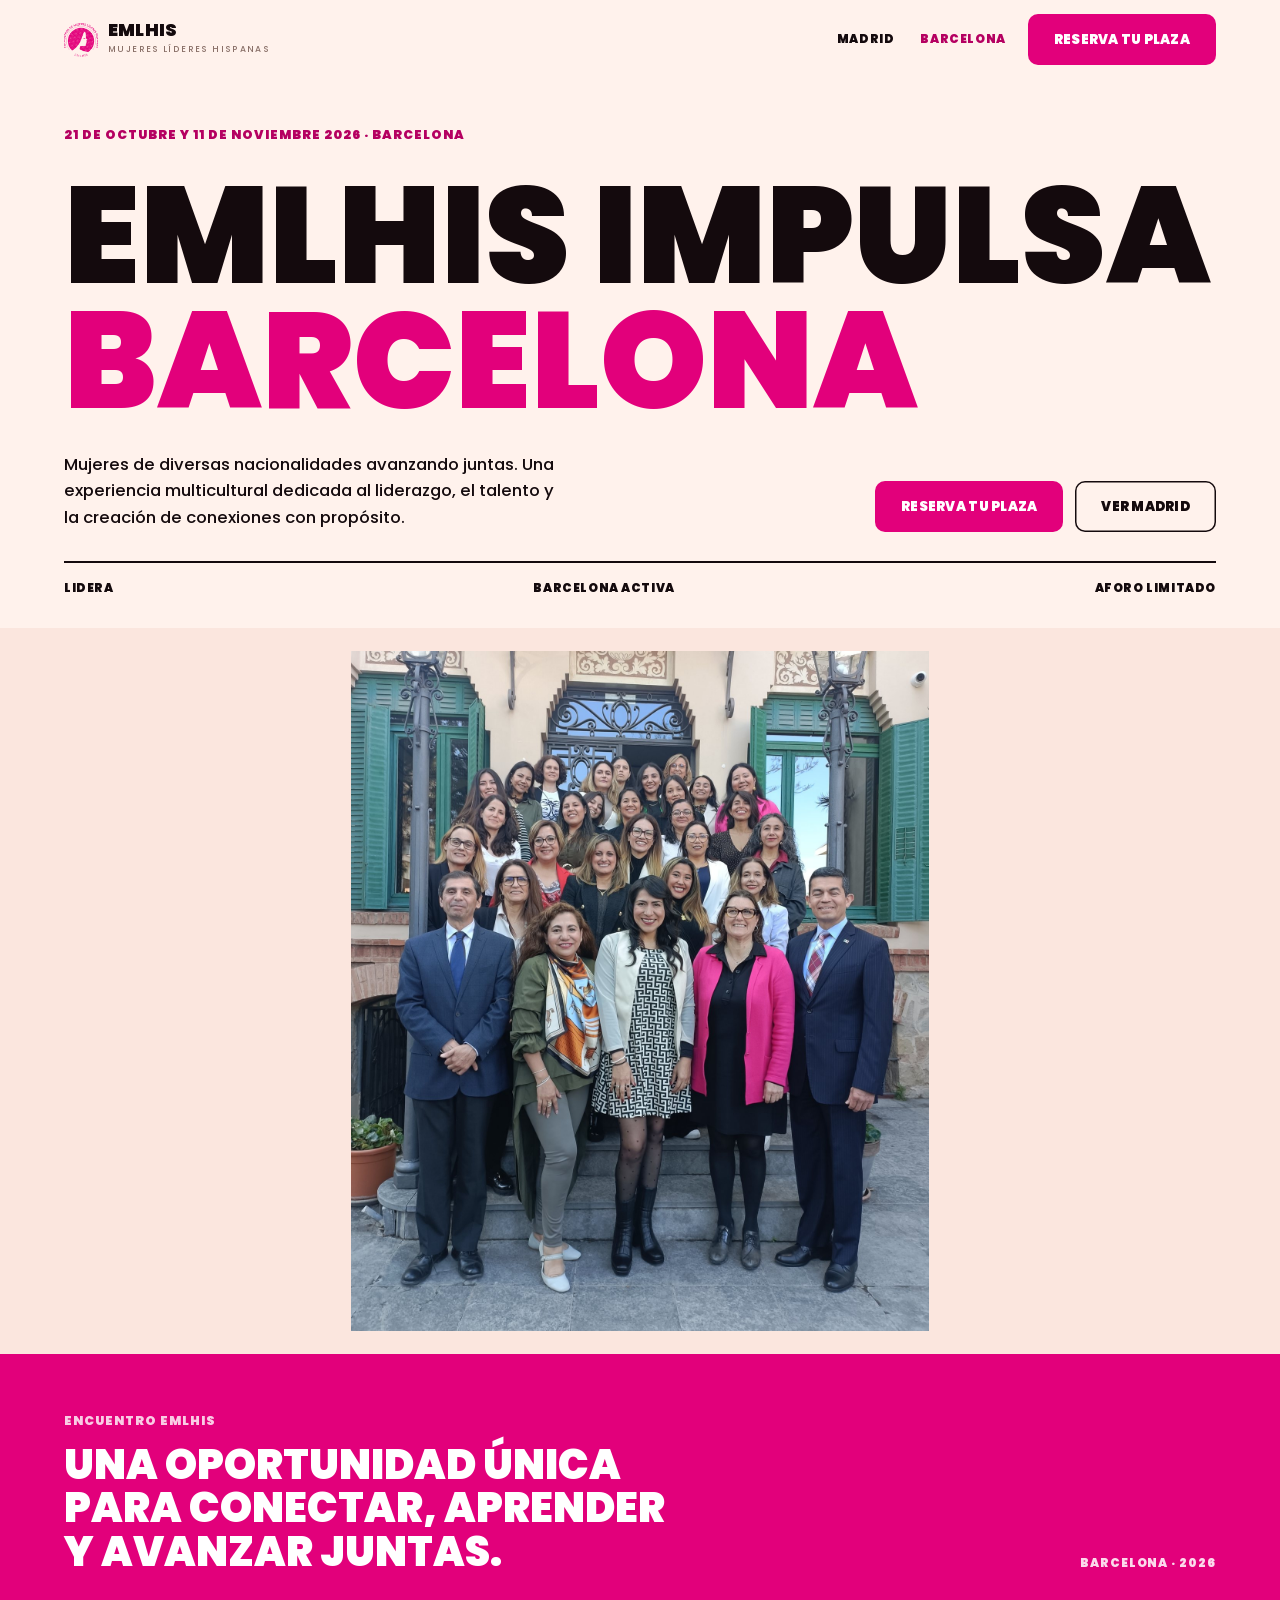
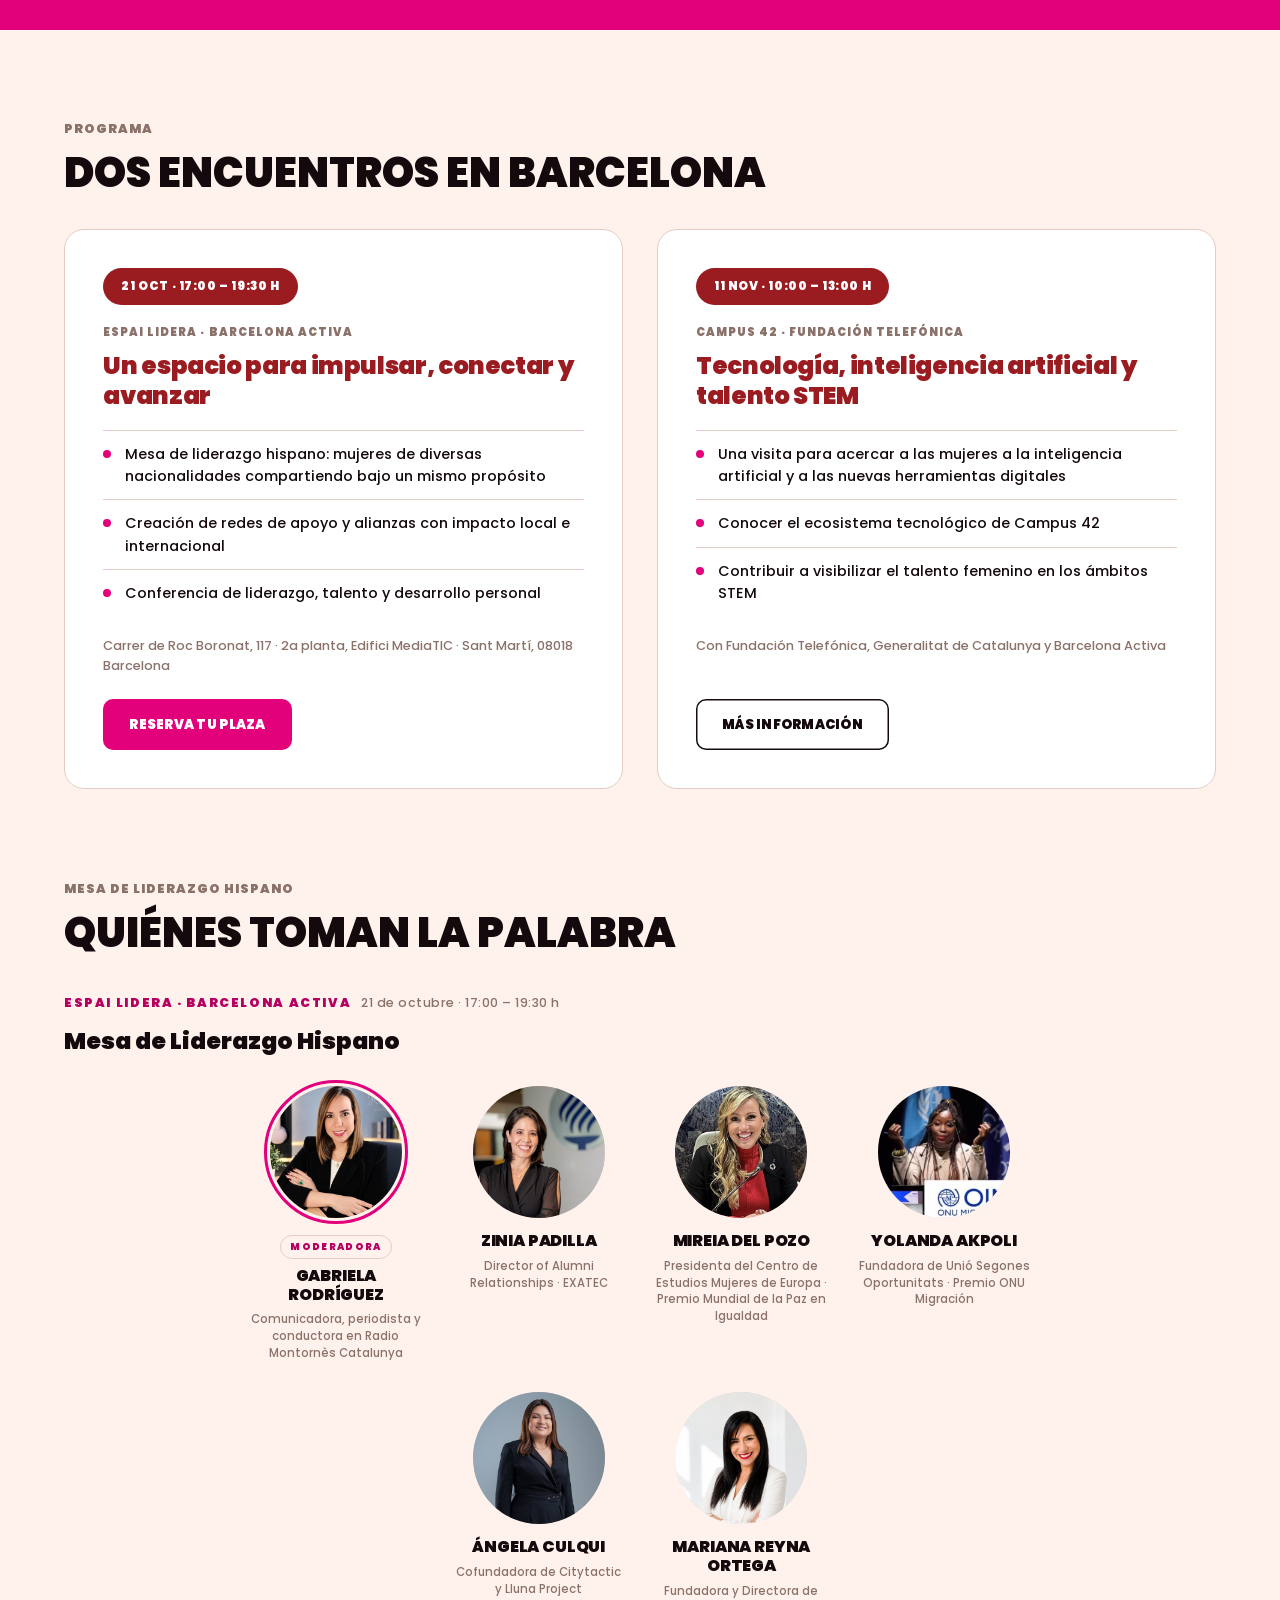
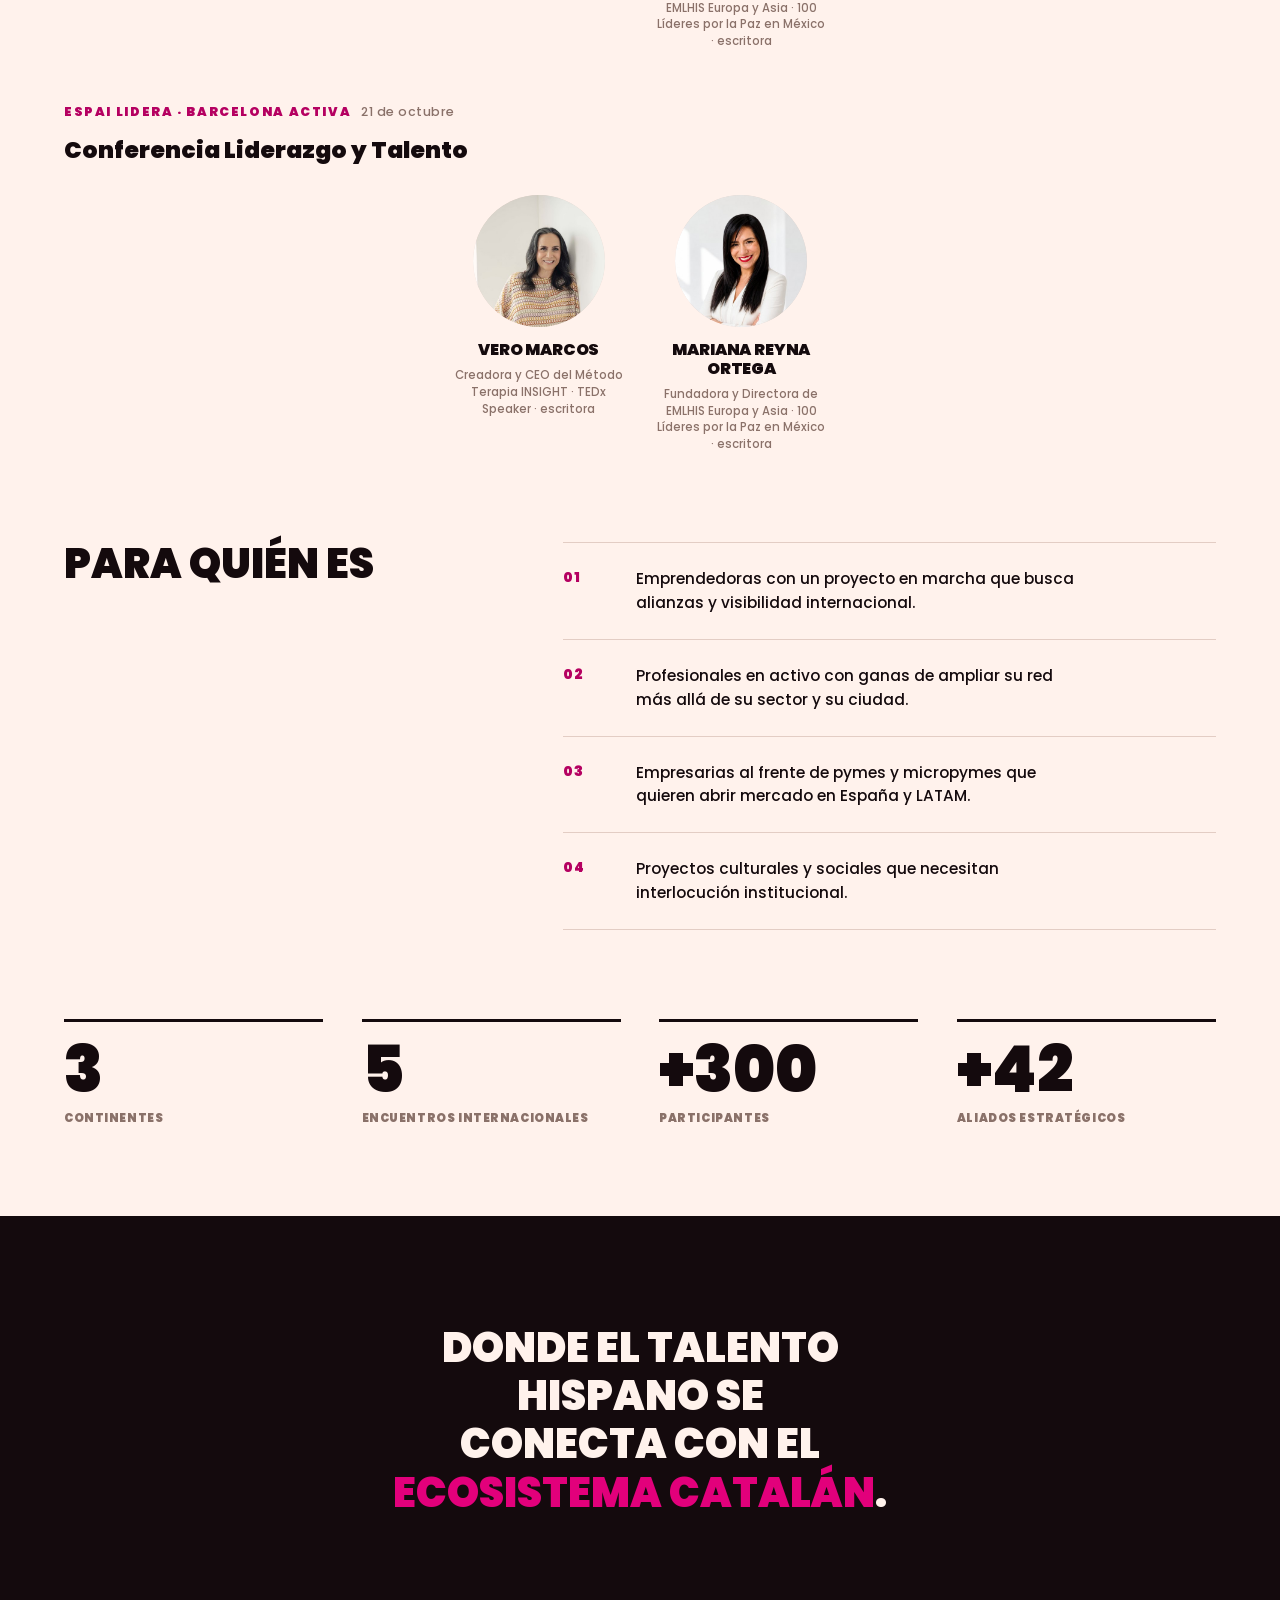
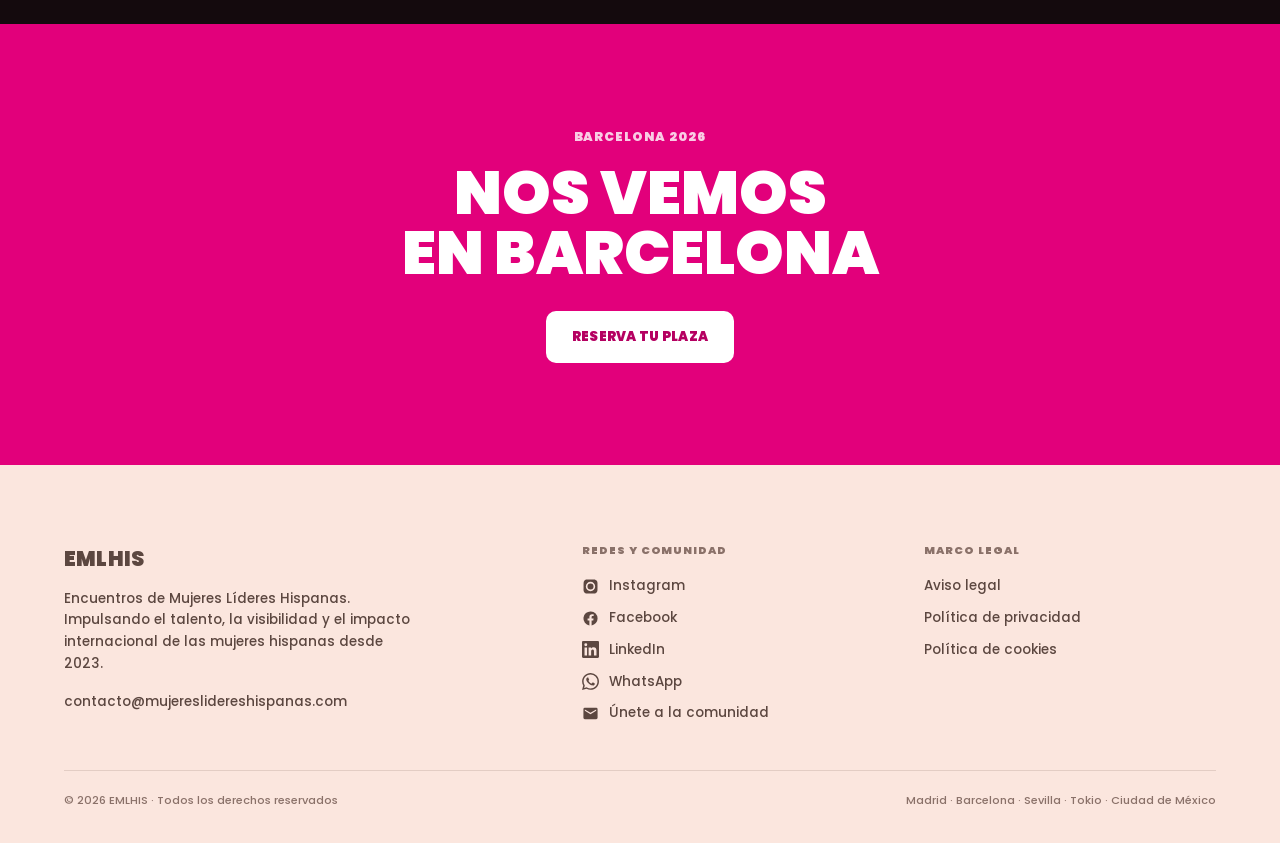
==== commit 3afa73e9: "Add files via upload" ====
--- a/barcelona/index.html
+++ b/barcelona/index.html
@@ -127,6 +127,10 @@
           <b>Yolanda Akpoli</b><small>Fundadora de Unió Segones Oportunitats · Premio ONU Migración</small>
         </article>
         <article>
+          <figure><span class="mono">AC</span><img src="../img/ponentes/angela-culqui.jpg" alt="Ángela Culqui" loading="lazy" onerror="this.remove()"></figure>
+          <b>Ángela Culqui</b><small>Cofundadora de Citytactic y Lluna Project</small>
+        </article>
+        <article>
           <figure><span class="mono">MR</span><img src="../img/ponentes/mariana-reyna.jpg" alt="Mariana Reyna Ortega" loading="lazy" onerror="this.remove()"></figure>
           <b>Mariana Reyna Ortega</b><small>Fundadora y Directora de EMLHIS Europa y Asia · 100 Líderes por la Paz en México · escritora</small>
         </article>
--- a/styles.css
+++ b/styles.css
@@ -370,7 +370,7 @@
 .panel article{flex:0 1 172px;text-align:center}
 .panel figure{position:relative;width:132px;height:132px;margin:0 auto 14px;border-radius:50%;
   overflow:hidden;background:var(--crema-2)}
-.panel figure img{position:absolute;inset:0;width:100%;height:100%;object-fit:cover;object-position:50% 22%}
+.panel figure img{position:absolute;inset:0;width:100%;height:100%;object-fit:cover;object-position:50% 50%}
 .panel .mono{position:absolute;inset:0;display:grid;place-items:center;color:var(--rosa-d);
   font-weight:900;font-size:1.9rem;letter-spacing:.02em;
   box-shadow:inset 0 0 0 2px var(--linea);border-radius:50%}
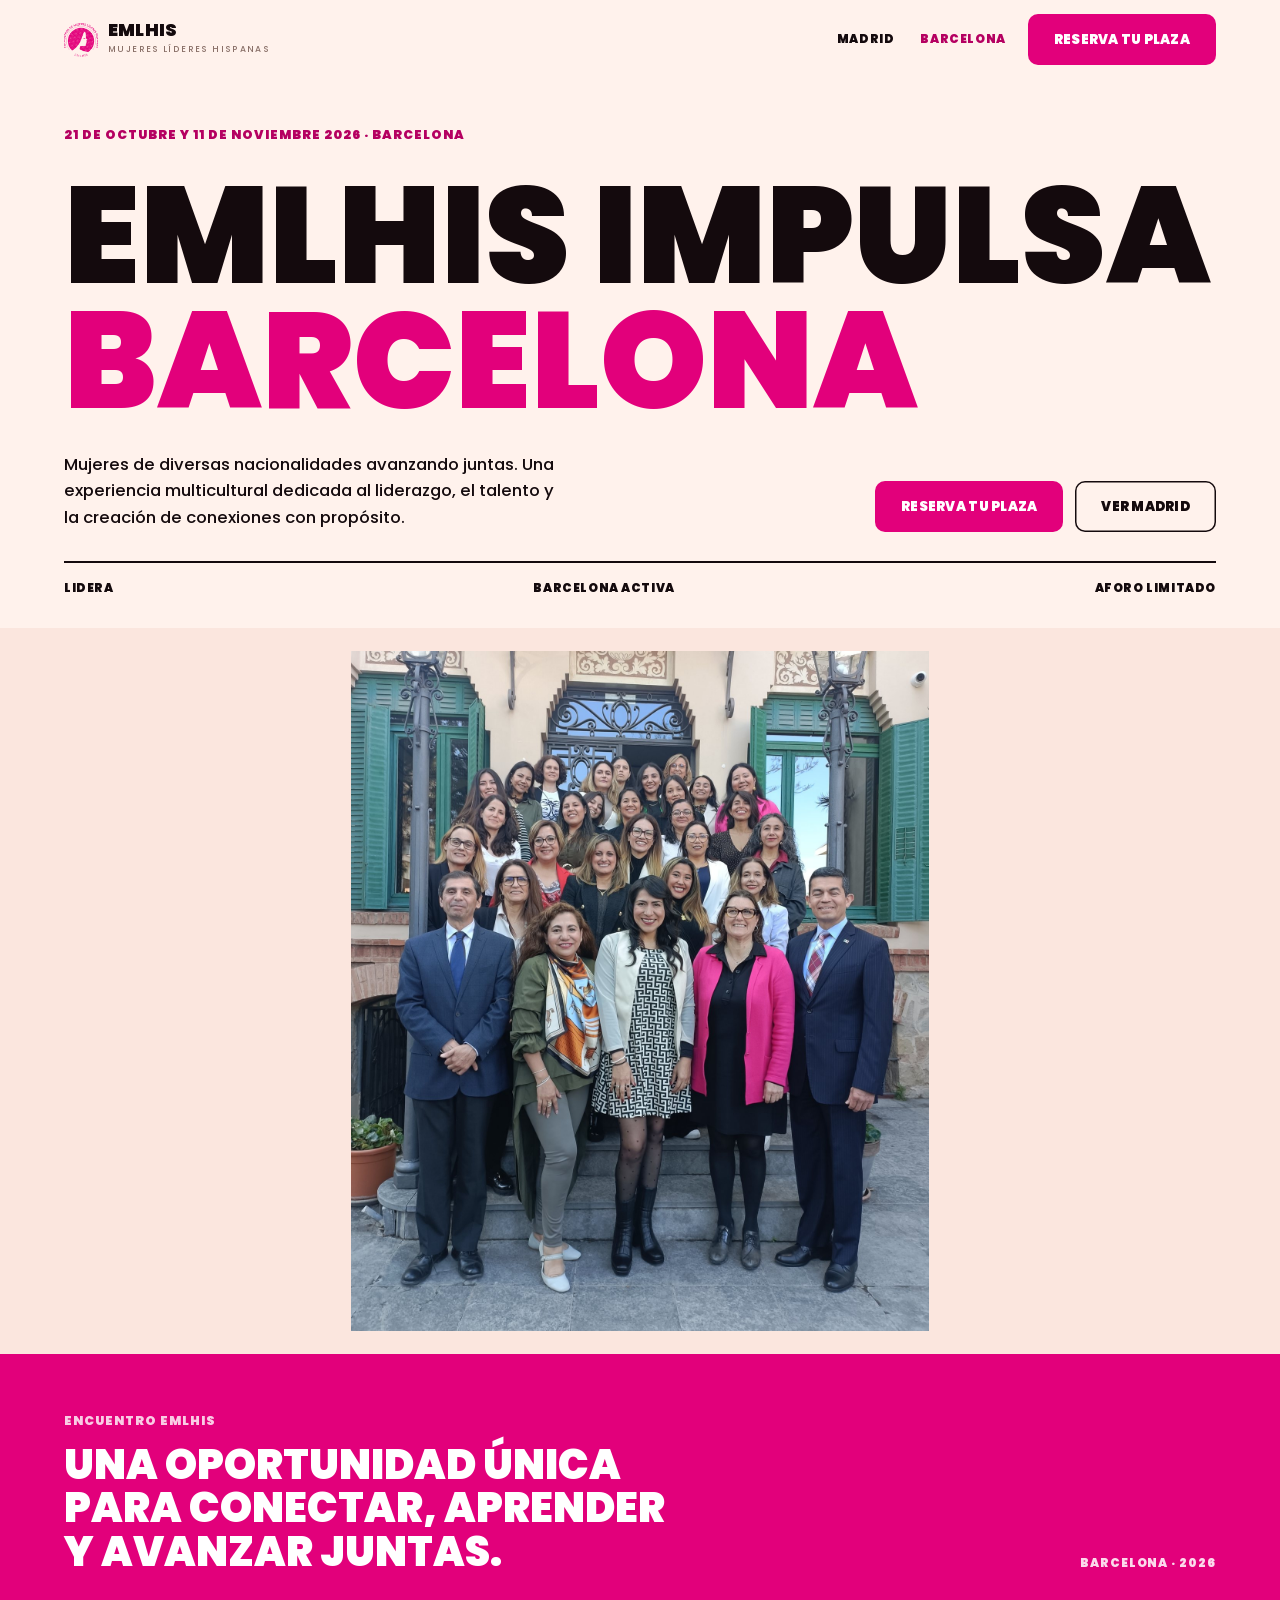
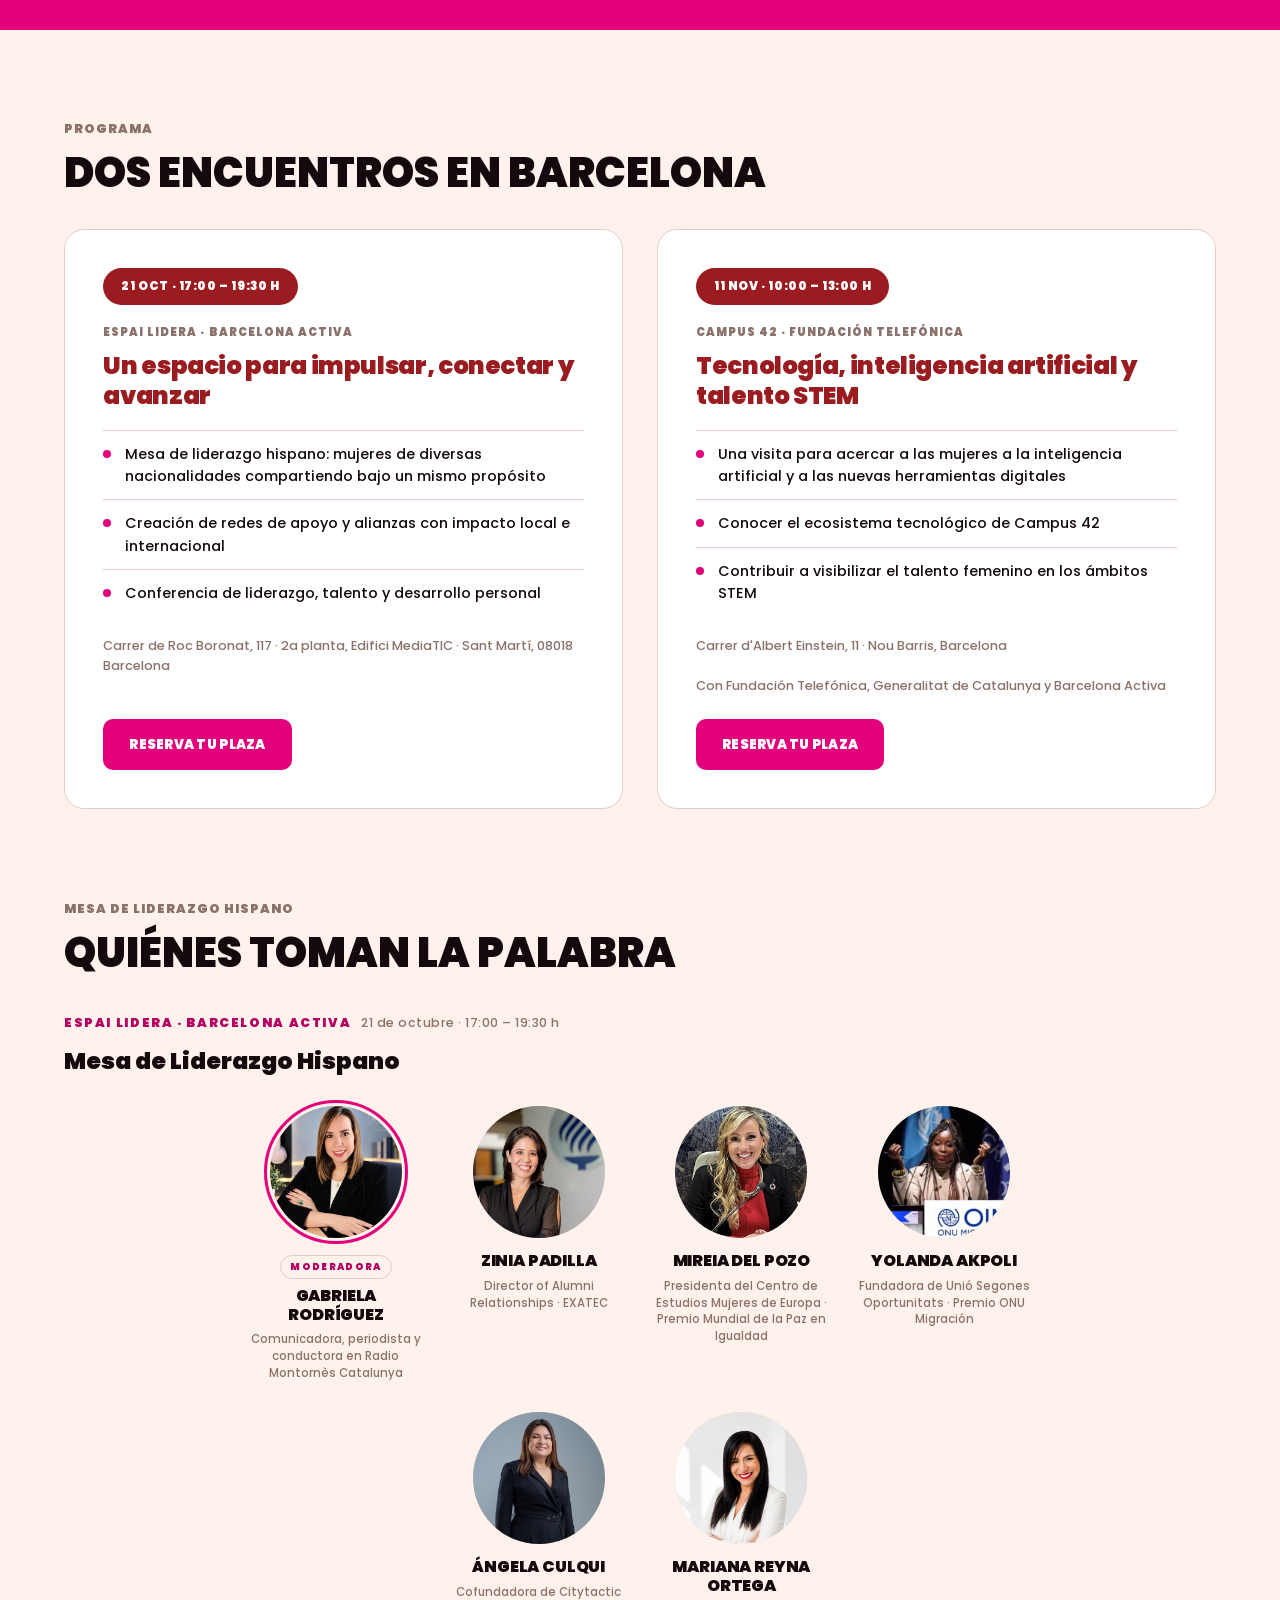
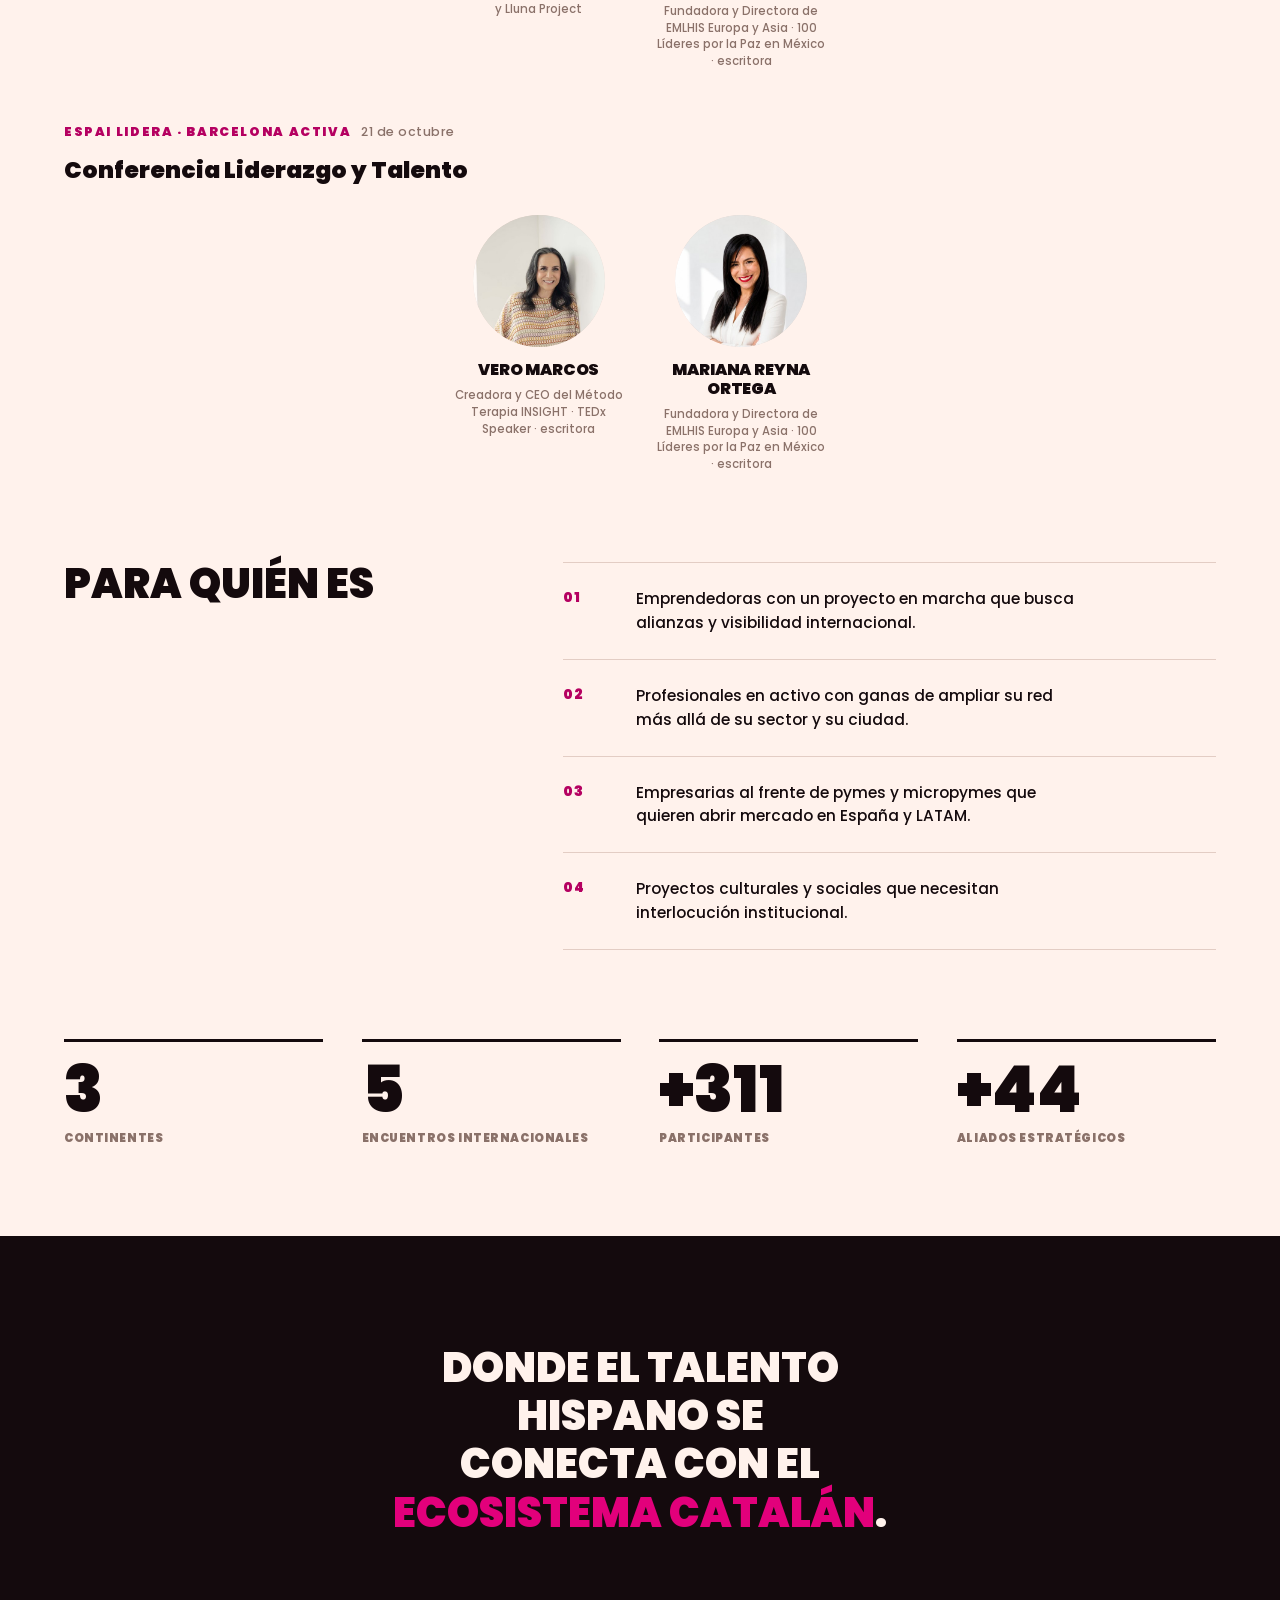
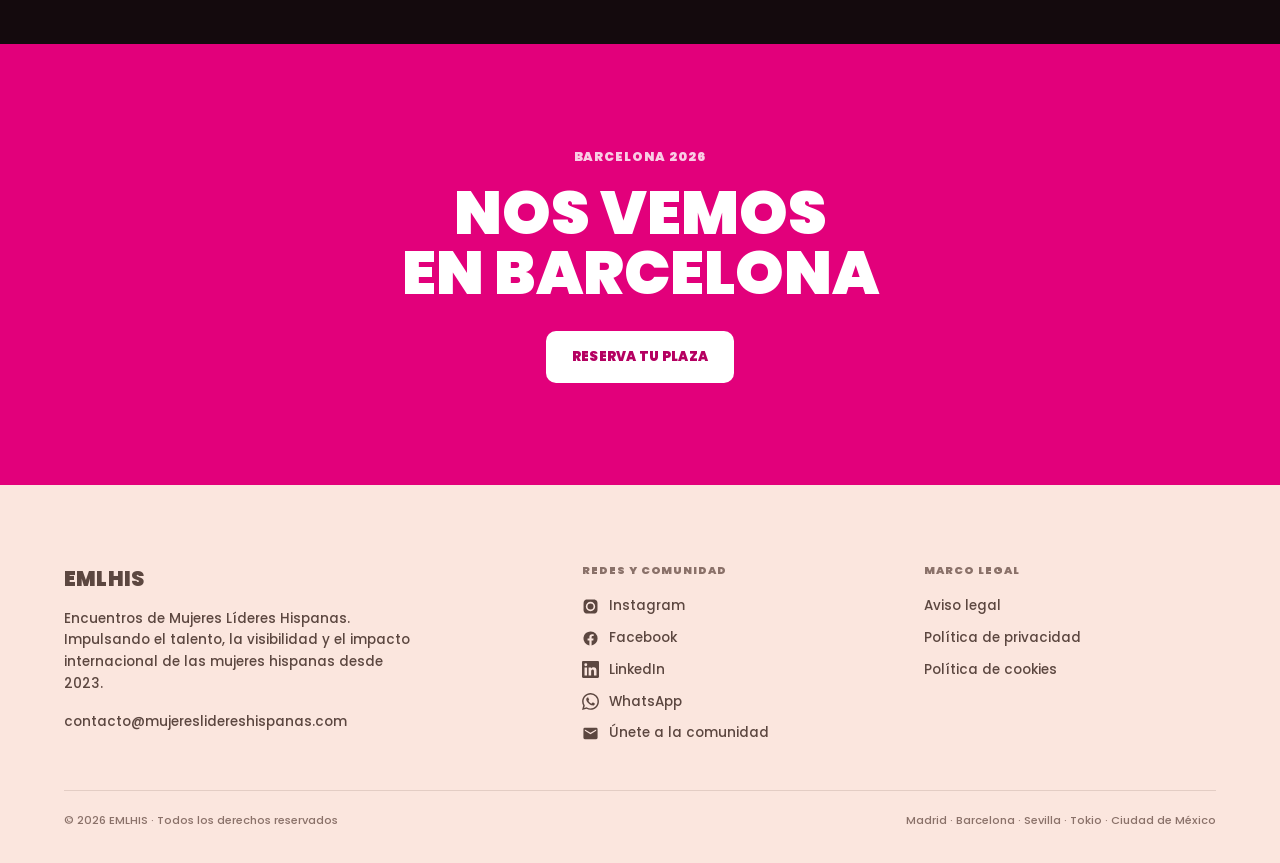
==== commit 6bb85a15: "Add files via upload" ====
--- a/barcelona/index.html
+++ b/barcelona/index.html
@@ -20,7 +20,7 @@
 <meta name="twitter:card" content="summary_large_image">
 <link rel="canonical" href="https://mujereslidereshispanas.com/barcelona/">
 <link rel="stylesheet" href="../styles.css">
-<script type="application/ld+json">[{"@context":"https://schema.org","@type":"Event","name":"EMLHIS Barcelona · Liderazgo y networking","description":"Jornada de liderazgo, visibilidad y conexiones para mujeres hispanas en Barcelona.","startDate":"2026-10-21T17:00:00+02:00","endDate":"2026-10-21T19:30:00+02:00","eventAttendanceMode":"https://schema.org/OfflineEventAttendanceMode","eventStatus":"https://schema.org/EventScheduled","location":{"@type":"Place","name":"Espai Lidera · Barcelona Activa","address":{"@type":"PostalAddress","streetAddress":"Carrer de Roc Boronat, 117, 2a planta, Edifici MediaTIC","addressLocality":"Barcelona","addressCountry":"ES"}},"organizer":{"@type":"Organization","name":"EMLHIS — Encuentros de Mujeres Líderes Hispanas","url":"https://mujereslidereshispanas.com/"},"image":["https://mujereslidereshispanas.com/img/og.jpg"],"offers":{"@type":"Offer","price":"0","priceCurrency":"EUR","availability":"https://schema.org/InStock","url":"https://luma.com/im4uq2gw","validFrom":"2026-09-01T00:00:00+02:00"},"inLanguage":"es","isAccessibleForFree":true},{"@context":"https://schema.org","@type":"Event","name":"EMLHIS Barcelona · Tecnología y talento femenino en STEM","description":"Introducción a la inteligencia artificial y a las herramientas digitales, y visibilidad femenina en STEM.","startDate":"2026-11-11T10:00:00+01:00","endDate":"2026-11-11T13:00:00+01:00","eventAttendanceMode":"https://schema.org/OfflineEventAttendanceMode","eventStatus":"https://schema.org/EventScheduled","location":{"@type":"Place","name":"Campus 42 · Fundación Telefónica","address":{"@type":"PostalAddress","addressLocality":"Barcelona","addressCountry":"ES"}},"organizer":{"@type":"Organization","name":"EMLHIS — Encuentros de Mujeres Líderes Hispanas","url":"https://mujereslidereshispanas.com/"},"image":["https://mujereslidereshispanas.com/img/og.jpg"],"offers":{"@type":"Offer","price":"0","priceCurrency":"EUR","availability":"https://schema.org/InStock","url":"https://mujereslidereshispanas.com/barcelona/","validFrom":"2026-09-01T00:00:00+02:00"},"inLanguage":"es","isAccessibleForFree":true}]</script>
+<script type="application/ld+json">[{"@context":"https://schema.org","@type":"Event","name":"EMLHIS Barcelona · Liderazgo y networking","description":"Jornada de liderazgo, visibilidad y conexiones para mujeres hispanas en Barcelona.","startDate":"2026-10-21T17:00:00+02:00","endDate":"2026-10-21T19:30:00+02:00","eventAttendanceMode":"https://schema.org/OfflineEventAttendanceMode","eventStatus":"https://schema.org/EventScheduled","location":{"@type":"Place","name":"Espai Lidera · Barcelona Activa","address":{"@type":"PostalAddress","streetAddress":"Carrer de Roc Boronat, 117, 2a planta, Edifici MediaTIC","addressLocality":"Barcelona","addressCountry":"ES"}},"organizer":{"@type":"Organization","name":"EMLHIS — Encuentros de Mujeres Líderes Hispanas","url":"https://mujereslidereshispanas.com/"},"image":["https://mujereslidereshispanas.com/img/og.jpg"],"offers":{"@type":"Offer","price":"0","priceCurrency":"EUR","availability":"https://schema.org/InStock","url":"https://luma.com/im4uq2gw","validFrom":"2026-09-01T00:00:00+02:00"},"inLanguage":"es","isAccessibleForFree":true},{"@context":"https://schema.org","@type":"Event","name":"EMLHIS Barcelona · Tecnología y talento femenino en STEM","description":"Introducción a la inteligencia artificial y a las herramientas digitales, y visibilidad femenina en STEM.","startDate":"2026-11-11T10:00:00+01:00","endDate":"2026-11-11T13:00:00+01:00","eventAttendanceMode":"https://schema.org/OfflineEventAttendanceMode","eventStatus":"https://schema.org/EventScheduled","location":{"@type":"Place","name":"Campus 42 · Fundación Telefónica","address":{"@type":"PostalAddress","streetAddress":"Carrer d'Albert Einstein, 11, Nou Barris","addressLocality":"Barcelona","addressCountry":"ES"}},"organizer":{"@type":"Organization","name":"EMLHIS — Encuentros de Mujeres Líderes Hispanas","url":"https://mujereslidereshispanas.com/"},"image":["https://mujereslidereshispanas.com/img/og.jpg"],"offers":{"@type":"Offer","price":"0","priceCurrency":"EUR","availability":"https://schema.org/InStock","url":"https://luma.com/event/evt-dWjapcmrMFxO5Le","validFrom":"2026-09-01T00:00:00+02:00"},"inLanguage":"es","isAccessibleForFree":true}]</script>
 </head>
 <body>
 
@@ -96,8 +96,9 @@
           <li>Conocer el ecosistema tecnológico de Campus 42</li>
           <li>Contribuir a visibilizar el talento femenino en los ámbitos STEM</li>
         </ul>
+        <p class="dir">Carrer d'Albert Einstein, 11 · Nou Barris, Barcelona</p>
         <p class="dir">Con Fundación Telefónica, Generalitat de Catalunya y Barcelona Activa</p>
-        <span class="cta"><a class="btn line" href="../#contacto">Más información</a></span>
+        <span class="cta"><a class="btn" href="https://luma.com/event/evt-dWjapcmrMFxO5Le">Reserva tu plaza</a></span>
       </article>
 
     </div>
--- a/styles.css
+++ b/styles.css
@@ -415,3 +415,26 @@
   color:var(--apagado);line-height:1.45}
 .libro em{display:inline-block;margin-top:10px;font-style:normal;font-size:.76rem;
   font-weight:900;letter-spacing:.02em;color:var(--rosa-d)}
+
+/* ── Arranque: texto a la izquierda, emblema a la derecha ──────── */
+.hero-grid{display:grid;grid-template-columns:minmax(0,1fr) clamp(190px,23vw,360px);
+  align-items:center;gap:clamp(24px,4vw,72px)}
+.hero-grid .d1{font-size:clamp(2.6rem,7.6vw,6.9rem)}
+.hero-mark{width:100%;height:auto;justify-self:center}
+.esencia{margin:clamp(22px,2.6vw,34px) 0 0;max-width:34ch;
+  font-size:clamp(1.05rem,1.7vw,1.44rem);font-weight:500;line-height:1.42;color:var(--ink-2,#59413F)}
+.esencia strong{font-weight:900;color:var(--rosa-d)}
+.hero-grid .acts{margin-top:clamp(26px,3vw,40px);display:flex;flex-wrap:wrap;gap:12px}
+@media(max-width:900px){
+  .hero-grid{grid-template-columns:1fr;gap:clamp(18px,3vw,30px)}
+  .hero-mark{order:-1;width:clamp(116px,22vw,190px);justify-self:start}
+  .hero-grid .d1{font-size:clamp(2.6rem,10.4vw,6.9rem)}
+}
+
+/* ── Enlace al canal de YouTube ────────────────────────────────── */
+.yt{display:inline-flex;align-items:center;gap:10px;margin-top:20px;
+  padding:11px 18px 11px 14px;border:1.5px solid var(--linea);border-radius:999px;
+  background:var(--crema);color:var(--tinta);text-decoration:none;
+  font-size:.82rem;font-weight:900;letter-spacing:.01em;transition:border-color .18s,background .18s}
+.yt svg{width:28px;height:20px;flex:none;display:block}
+.yt:hover{border-color:#FF0000;background:#fff}
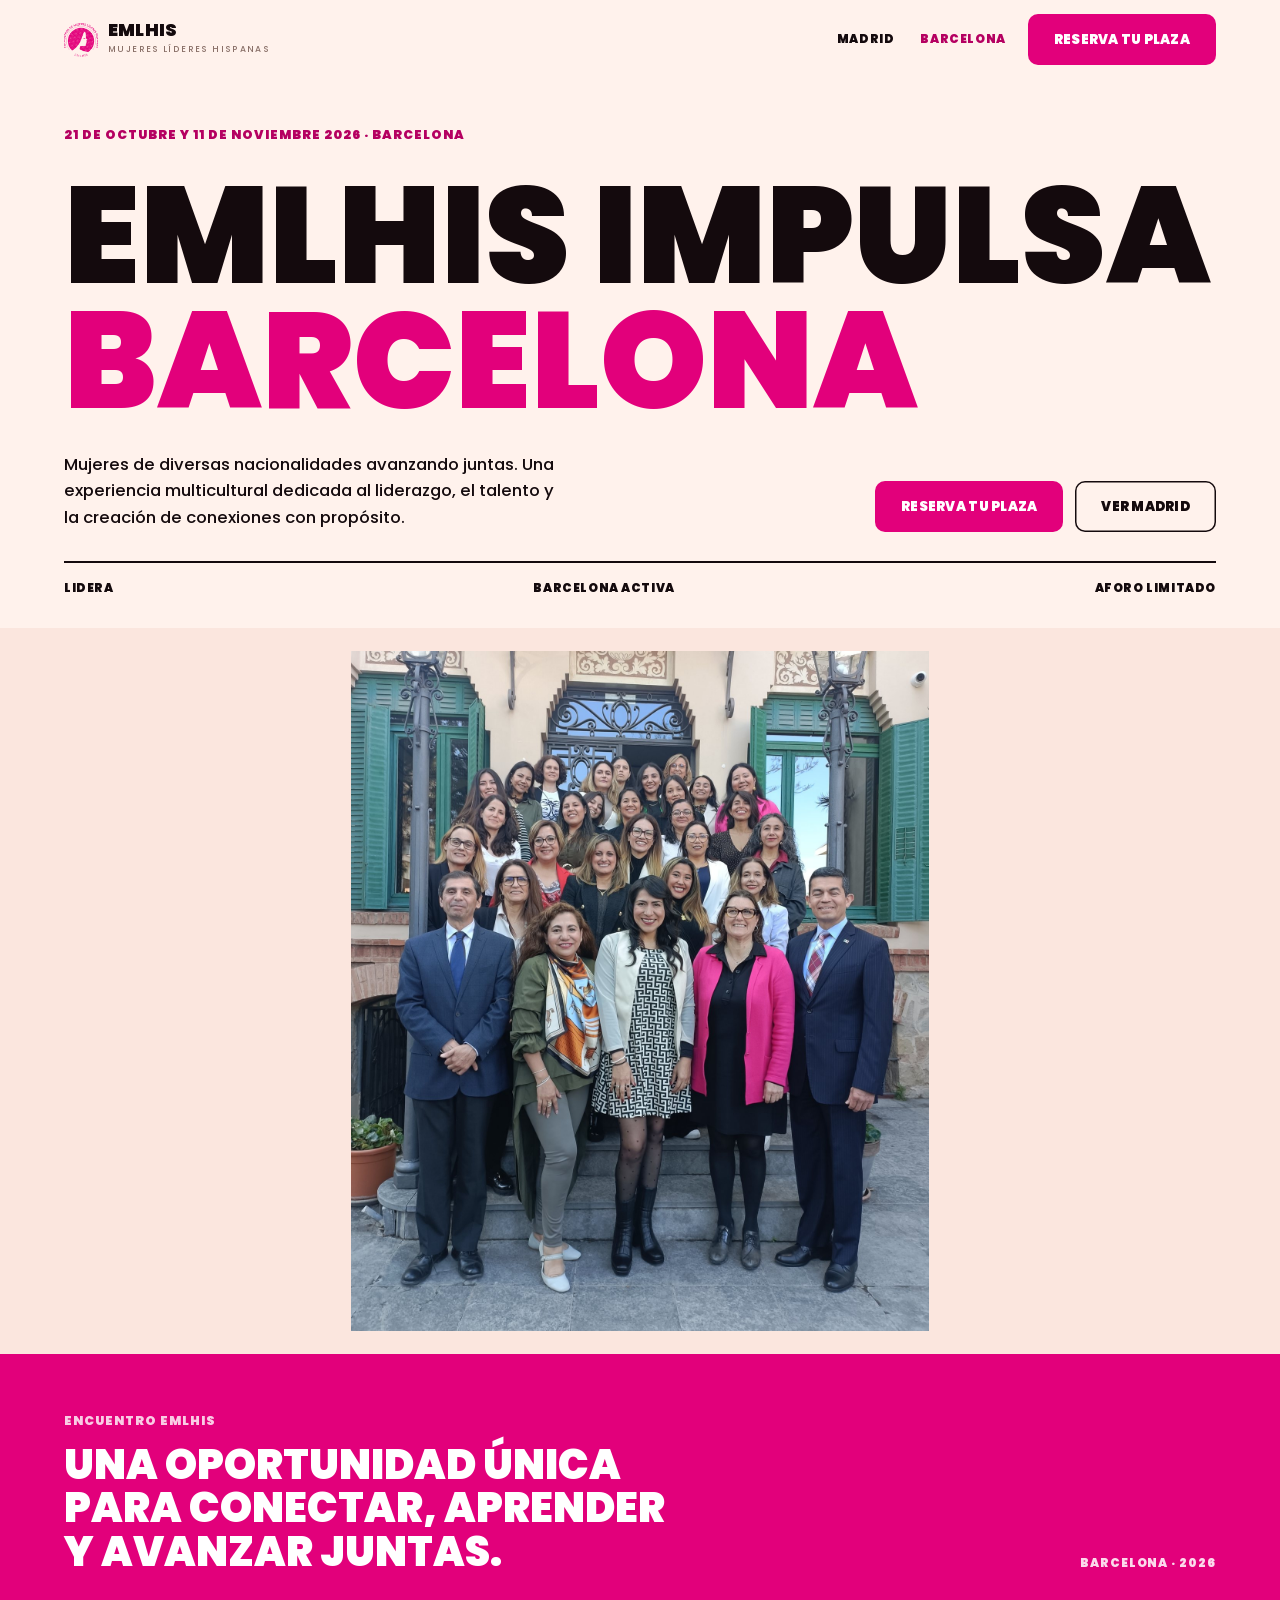
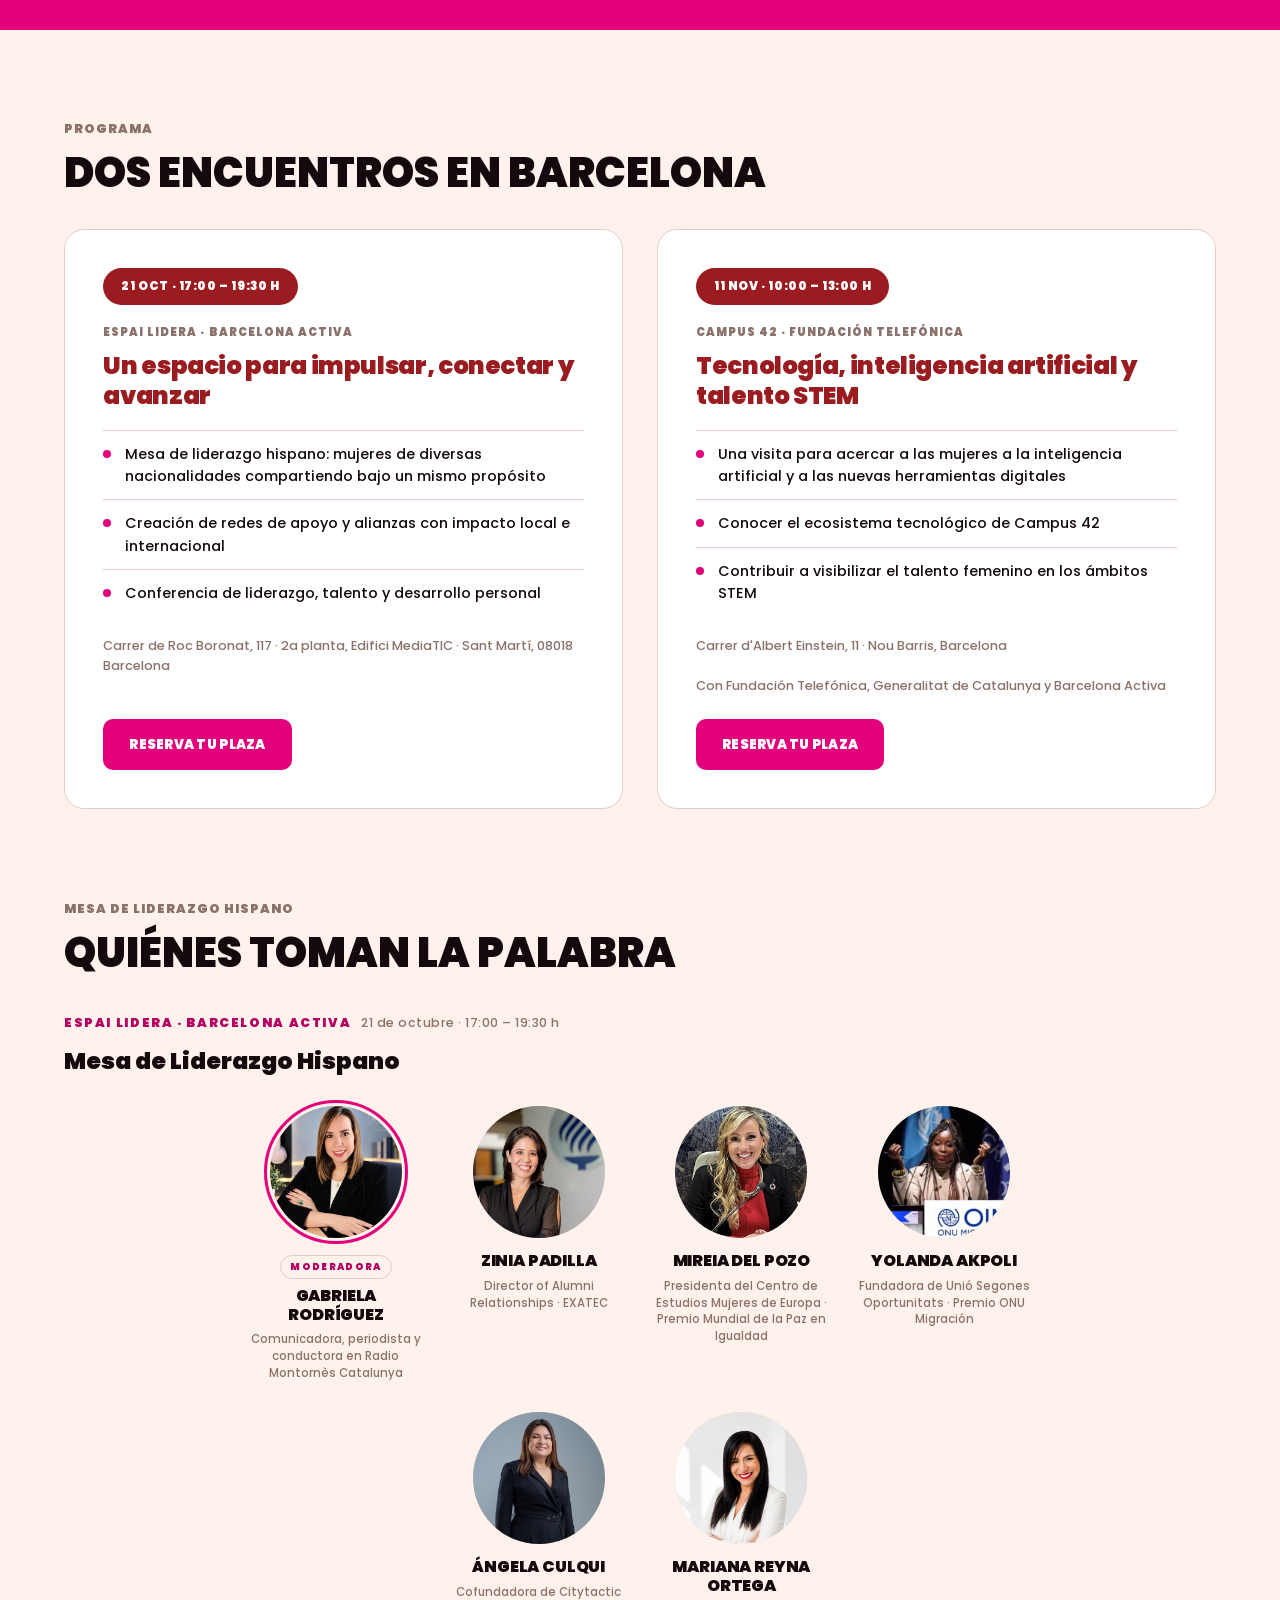
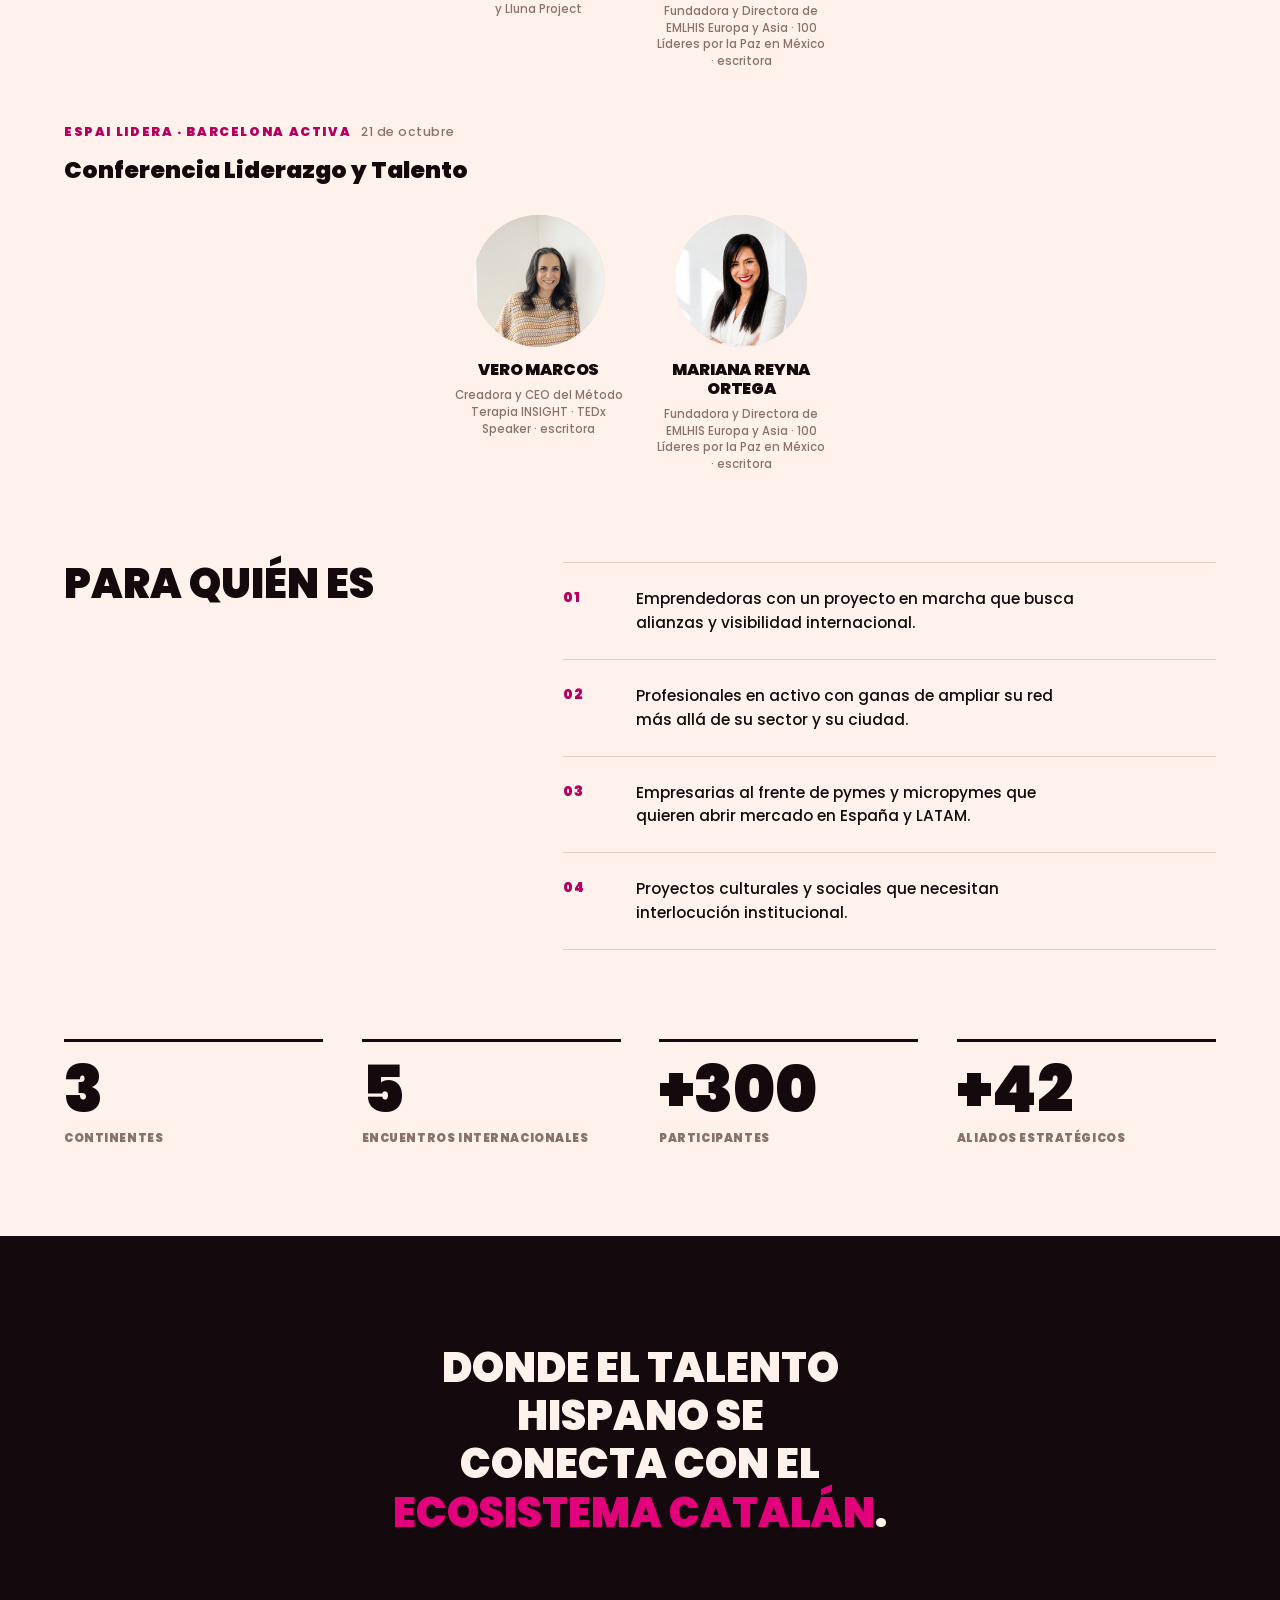
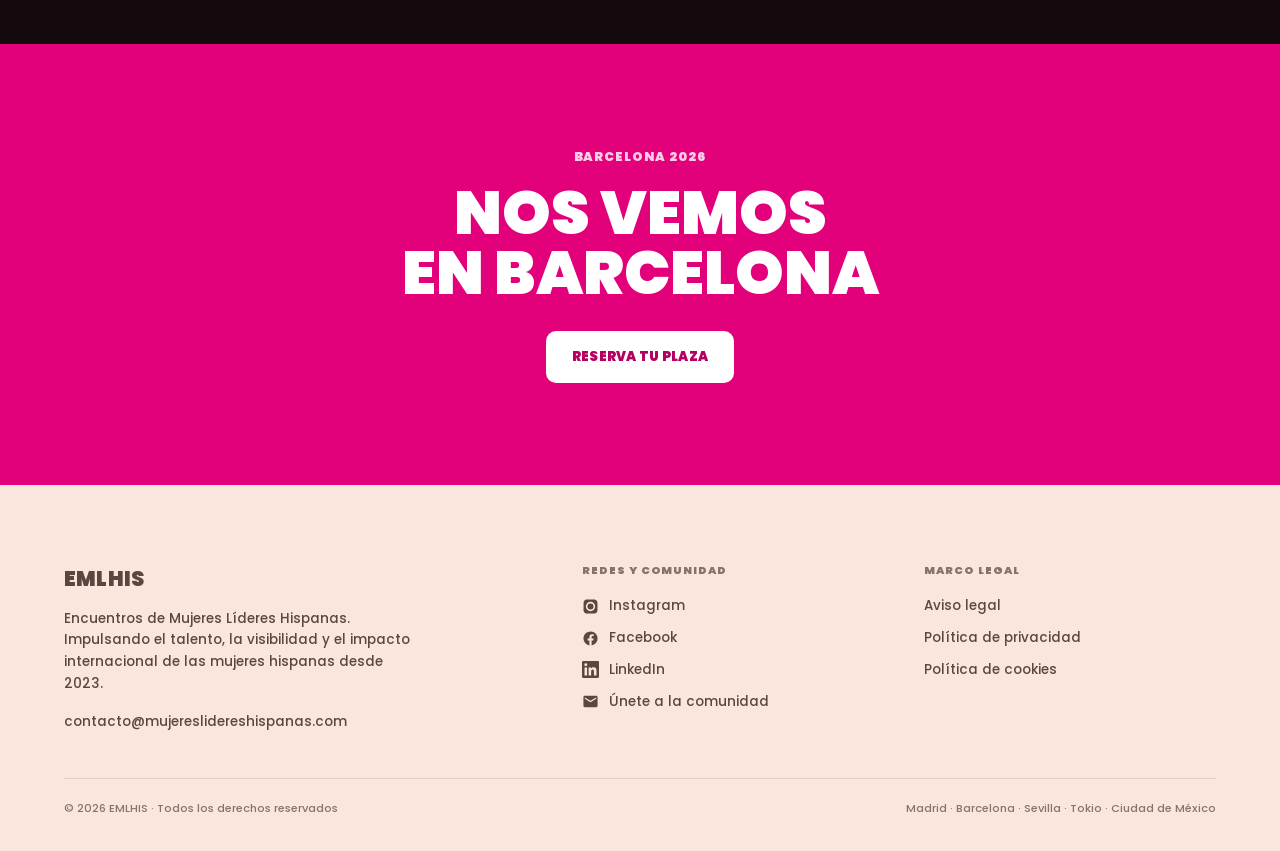
==== commit 0aed6459: "Add files via upload" ====
--- a/barcelona/index.html
+++ b/barcelona/index.html
@@ -202,7 +202,6 @@
       <a href="https://www.instagram.com/mujereslideresemlhis/" rel="noopener"><svg viewBox="0 0 24 24" aria-hidden="true"><path d="M12 2.2c3.2 0 3.6 0 4.9.07 1.2.05 1.8.25 2.2.42.6.22 1 .48 1.4.9.43.42.7.82.92 1.4.17.42.37 1.06.42 2.2.06 1.3.07 1.7.07 4.9s0 3.6-.07 4.9c-.05 1.2-.25 1.8-.42 2.2-.22.6-.49 1-.92 1.4-.42.43-.8.7-1.4.92-.42.17-1 .37-2.2.42-1.3.06-1.7.07-4.9.07s-3.6 0-4.9-.07c-1.2-.05-1.8-.25-2.2-.42-.6-.22-1-.49-1.4-.92-.43-.42-.7-.8-.92-1.4-.17-.42-.37-1-.42-2.2C2.2 15.6 2.2 15.2 2.2 12s0-3.6.07-4.9c.05-1.2.25-1.8.42-2.2.22-.6.49-1 .92-1.4.42-.43.8-.7 1.4-.92.42-.17 1-.37 2.2-.42C8.4 2.2 8.8 2.2 12 2.2Zm0 3.2a6.6 6.6 0 1 0 0 13.2 6.6 6.6 0 0 0 0-13.2Zm0 10.9a4.3 4.3 0 1 1 0-8.6 4.3 4.3 0 0 1 0 8.6Zm8.4-11.2a1.55 1.55 0 1 1-3.1 0 1.55 1.55 0 0 1 3.1 0Z"/></svg>Instagram</a>
       <a href="https://www.facebook.com/emlhis.elmex?locale=es_ES" rel="noopener"><svg viewBox="0 0 24 24" aria-hidden="true"><path d="M22 12a10 10 0 1 0-11.56 9.88v-6.99H7.9V12h2.54V9.8c0-2.5 1.5-3.9 3.77-3.9 1.1 0 2.24.2 2.24.2v2.46h-1.26c-1.24 0-1.63.77-1.63 1.56V12h2.78l-.45 2.89h-2.33v6.99A10 10 0 0 0 22 12Z"/></svg>Facebook</a>
       <a href="https://www.linkedin.com/company/mujeres-l%C3%ADderes-hispanas/" rel="noopener"><svg viewBox="0 0 24 24" aria-hidden="true"><path d="M20.45 20.45h-3.56v-5.57c0-1.33-.02-3.04-1.85-3.04-1.85 0-2.14 1.45-2.14 2.94v5.67H9.35V9h3.41v1.56h.05a3.74 3.74 0 0 1 3.37-1.85c3.6 0 4.27 2.37 4.27 5.46v6.28ZM5.34 7.43a2.06 2.06 0 1 1 0-4.13 2.06 2.06 0 0 1 0 4.13ZM7.12 20.45H3.56V9h3.56v11.45ZM22.22 0H1.77C.79 0 0 .77 0 1.72v20.56C0 23.23.79 24 1.77 24h20.45c.98 0 1.78-.77 1.78-1.72V1.72C24 .77 23.2 0 22.22 0Z"/></svg>LinkedIn</a>
-      <a href="https://api.whatsapp.com/send?phone=34644610938&amp;text=Hola%2C+deseo+contactar+con+el+equipo+EMLHIS%2C+mi+nombre+es" rel="noopener"><svg viewBox="0 0 24 24" aria-hidden="true"><path d="M17.47 14.38c-.3-.15-1.75-.86-2.02-.96-.27-.1-.47-.15-.67.15-.2.3-.77.96-.94 1.16-.17.2-.35.22-.65.07-.3-.15-1.25-.46-2.38-1.47-.88-.79-1.47-1.76-1.64-2.06-.17-.3-.02-.46.13-.61.13-.13.3-.35.45-.52.15-.17.2-.3.3-.5.1-.2.05-.37-.02-.52-.08-.15-.67-1.6-.92-2.2-.24-.58-.48-.5-.67-.51h-.57c-.2 0-.52.07-.8.37-.27.3-1.04 1.02-1.04 2.48s1.07 2.88 1.22 3.08c.15.2 2.1 3.2 5.08 4.49.71.3 1.26.49 1.7.63.71.22 1.36.19 1.87.12.57-.09 1.75-.72 2-1.41.25-.69.25-1.28.17-1.41-.07-.13-.27-.2-.57-.35ZM12.05 21.8h-.01a9.8 9.8 0 0 1-4.98-1.36l-.36-.21-3.7.97.99-3.61-.23-.37a9.76 9.76 0 0 1-1.5-5.22c0-5.4 4.4-9.8 9.8-9.8a9.74 9.74 0 0 1 6.93 2.88 9.72 9.72 0 0 1 2.87 6.93c0 5.4-4.4 9.79-9.81 9.79ZM20.52 3.49A11.78 11.78 0 0 0 12.05 0C5.5 0 .17 5.33.17 11.88c0 2.09.55 4.14 1.59 5.94L.07 24l6.34-1.66a11.87 11.87 0 0 0 5.64 1.44h.01c6.55 0 11.88-5.33 11.88-11.88 0-3.17-1.24-6.16-3.48-8.41Z"/></svg>WhatsApp</a>
       <a href="https://forms.gle/fabeTngVrLn1AUGQ7" rel="noopener"><svg viewBox="0 0 24 24" aria-hidden="true"><path d="M20 4H4a2 2 0 0 0-2 2v12a2 2 0 0 0 2 2h16a2 2 0 0 0 2-2V6a2 2 0 0 0-2-2Zm0 4.24-8 4.7-8-4.7V6.2l8 4.7 8-4.7v2.04Z"/></svg>Únete a la comunidad</a>
     </div>
     <div>
--- a/styles.css
+++ b/styles.css
@@ -69,6 +69,13 @@
 .links a[aria-current]{color:var(--rosa-d)}
 @media(max-width:940px){.links{gap:18px}}
 @media(max-width:600px){.links{display:none}}
+@media(max-width:600px){
+  .nav{gap:12px}
+  .nav > .btn{white-space:nowrap;padding:12px 16px;font-size:.7rem}
+  .brand b{font-size:.98rem}
+  .brand i{font-size:.5rem;letter-spacing:.12em}
+}
+@media(max-width:380px){.brand i{display:none}}
 
 /* ── hero ──────────────────────────────────────────────────────── */
 .hero{padding-block:clamp(30px,3.6vw,52px) clamp(20px,2.4vw,34px);display:grid;gap:clamp(18px,2.2vw,30px)}
@@ -115,11 +122,23 @@
 .ev .tag{font-size:.66rem;font-weight:900;text-transform:uppercase;letter-spacing:.07em;color:var(--rosa-d)}
 .ev .tt{display:block;font-size:clamp(1.02rem,1.55vw,1.2rem);font-weight:900;line-height:1.3}
 .ev .vv{display:block;font-size:.8rem;font-weight:500;color:var(--apagado);margin-top:6px;line-height:1.5}
-.ev .go{font-size:.76rem;font-weight:900;text-transform:uppercase;letter-spacing:.05em;color:var(--rosa-d);white-space:nowrap}
+.ev .go{display:inline-block;padding:11px 20px;border-radius:9px;
+  box-shadow:inset 0 0 0 1.5px var(--rosa);background:transparent;color:var(--rosa-d);
+  font-size:.72rem;font-weight:900;text-transform:uppercase;letter-spacing:.04em;
+  white-space:nowrap;transition:background .18s,color .18s,box-shadow .18s}
+.ev:hover .go{background:var(--rosa);color:#fff;box-shadow:none}
 .ev.soon{opacity:.55}
 .ev.simple{grid-template-columns:150px 1fr auto}
-@media(max-width:840px){.ev{grid-template-columns:86px 1fr;row-gap:8px}.ev .tag,.ev .go{grid-column:2}
-  .ev.simple{grid-template-columns:100px 1fr}.ev.simple .go{grid-column:2}}
+@media(max-width:840px){
+  .ev{grid-template-columns:auto 1fr;column-gap:14px;row-gap:0;align-items:baseline;padding:22px 16px}
+  .ev .day{grid-column:1;grid-row:1}
+  .ev .tag{grid-column:2;grid-row:1;justify-self:start}
+  .ev > span:not([class]){grid-column:1/-1;grid-row:2;margin-top:12px}
+  .ev .go{grid-column:1/-1;grid-row:3;margin-top:14px;justify-self:start}
+  .ev .tt{font-size:1.06rem}
+  .ev.simple{grid-template-columns:auto 1fr}
+  .ev.simple .go{grid-column:1/-1}
+}
 
 /* ── tres palabras gigantes: palabra a todo lo ancho, copia debajo ─ */
 .stack{display:grid}
@@ -169,6 +188,11 @@
 .grid img{object-position:50% 38%}
 .gd{grid-column:span 6;height:clamp(190px,24vw,330px)}
 @media(max-width:720px){.ga,.gb{grid-column:span 12;height:220px}.gc{grid-column:span 4;height:118px}.gd{grid-column:span 6;height:150px}}
+@media(max-width:640px){
+  .grid{grid-template-columns:1fr 1fr;gap:8px}
+  .gb,.gc,.gd{grid-column:auto;height:clamp(120px,33vw,156px)}
+  .ga{grid-column:1/-1;height:clamp(186px,50vw,240px)}
+}
 
 /* ── aliados ───────────────────────────────────────────────────── */
 .allies{border-block:1.5px solid var(--linea);padding-block:30px}
@@ -302,8 +326,8 @@
 .sesion li em{font-style:italic;font-weight:900}
 .sesion .dir{margin-top:20px;font-size:.8rem;font-weight:500;color:var(--apagado);line-height:1.5}
 .sesion .cta{margin-top:auto;padding-top:24px}
-.sesion .aviso{display:inline-block;margin-top:auto;padding-top:24px;font-size:.76rem;font-weight:900;
-  text-transform:uppercase;letter-spacing:.05em;color:var(--apagado)}
+.sesion .estado{display:block;margin-bottom:12px;font-size:.72rem;font-weight:900;
+  text-transform:uppercase;letter-spacing:.08em;color:var(--apagado)}
 .sesion.agotado{background:var(--crema-2)}
 .sesion.agotado .hora{background:var(--apagado)}
 .sesion.tbc .hora{background:var(--tinta)}
@@ -403,18 +427,23 @@
 .band-ink .manifiesto{margin:clamp(22px,2.6vw,34px) 0 0;max-width:62ch;
   font-size:clamp(.96rem,1.35vw,1.16rem);font-weight:500;line-height:1.6;opacity:.82}
 
-/* ── El libro, con portada y enlace a Amazon ──────────────────── */
-.libro{display:flex;gap:clamp(14px,1.8vw,22px);align-items:center;margin-top:22px;
-  padding:clamp(12px,1.5vw,18px);border:1.5px solid var(--linea);border-radius:16px;
-  background:var(--crema);text-decoration:none;color:inherit;transition:border-color .18s}
-.libro:hover{border-color:var(--rosa)}
-.libro img{flex:none;width:clamp(72px,8vw,96px);height:auto;border-radius:5px;
-  box-shadow:0 7px 20px rgba(20,10,13,.2)}
-.libro b{display:block;font-size:clamp(.96rem,1.3vw,1.1rem);font-weight:900;line-height:1.2}
-.libro small{display:block;margin-top:6px;font-size:.76rem;font-weight:500;
-  color:var(--apagado);line-height:1.45}
-.libro em{display:inline-block;margin-top:10px;font-style:normal;font-size:.76rem;
-  font-weight:900;letter-spacing:.02em;color:var(--rosa-d)}
+/* ── El libro, en su propia sección ────────────────────────────── */
+.libro-wide{display:grid;grid-template-columns:clamp(132px,16vw,210px) minmax(0,1fr);
+  gap:clamp(24px,4vw,64px);align-items:center;max-width:1000px;margin-inline:auto;
+  padding-top:clamp(30px,4vw,54px);border-top:1.5px solid var(--linea)}
+.libro-wide img{width:100%;height:auto;border-radius:6px;
+  box-shadow:0 16px 40px rgba(20,10,13,.22)}
+.gancho{margin:clamp(16px,2vw,24px) 0 0;max-width:30ch;
+  font-size:clamp(1.02rem,1.5vw,1.3rem);font-weight:500;font-style:italic;
+  line-height:1.4;color:var(--granate)}
+.autora{margin:clamp(14px,1.8vw,20px) 0 0;max-width:56ch;font-size:.92rem;
+  font-weight:500;line-height:1.62;color:var(--apagado)}
+.autora strong{font-weight:900;color:var(--tinta)}
+.libro-wide .acts{margin-top:clamp(22px,2.6vw,32px);display:flex;flex-wrap:wrap;gap:12px}
+@media(max-width:700px){
+  .libro-wide{grid-template-columns:1fr;gap:26px;justify-items:start}
+  .libro-wide img{width:clamp(128px,42vw,180px)}
+}
 
 /* ── Arranque: texto a la izquierda, emblema a la derecha ──────── */
 .hero-grid{display:grid;grid-template-columns:minmax(0,1fr) clamp(190px,23vw,360px);
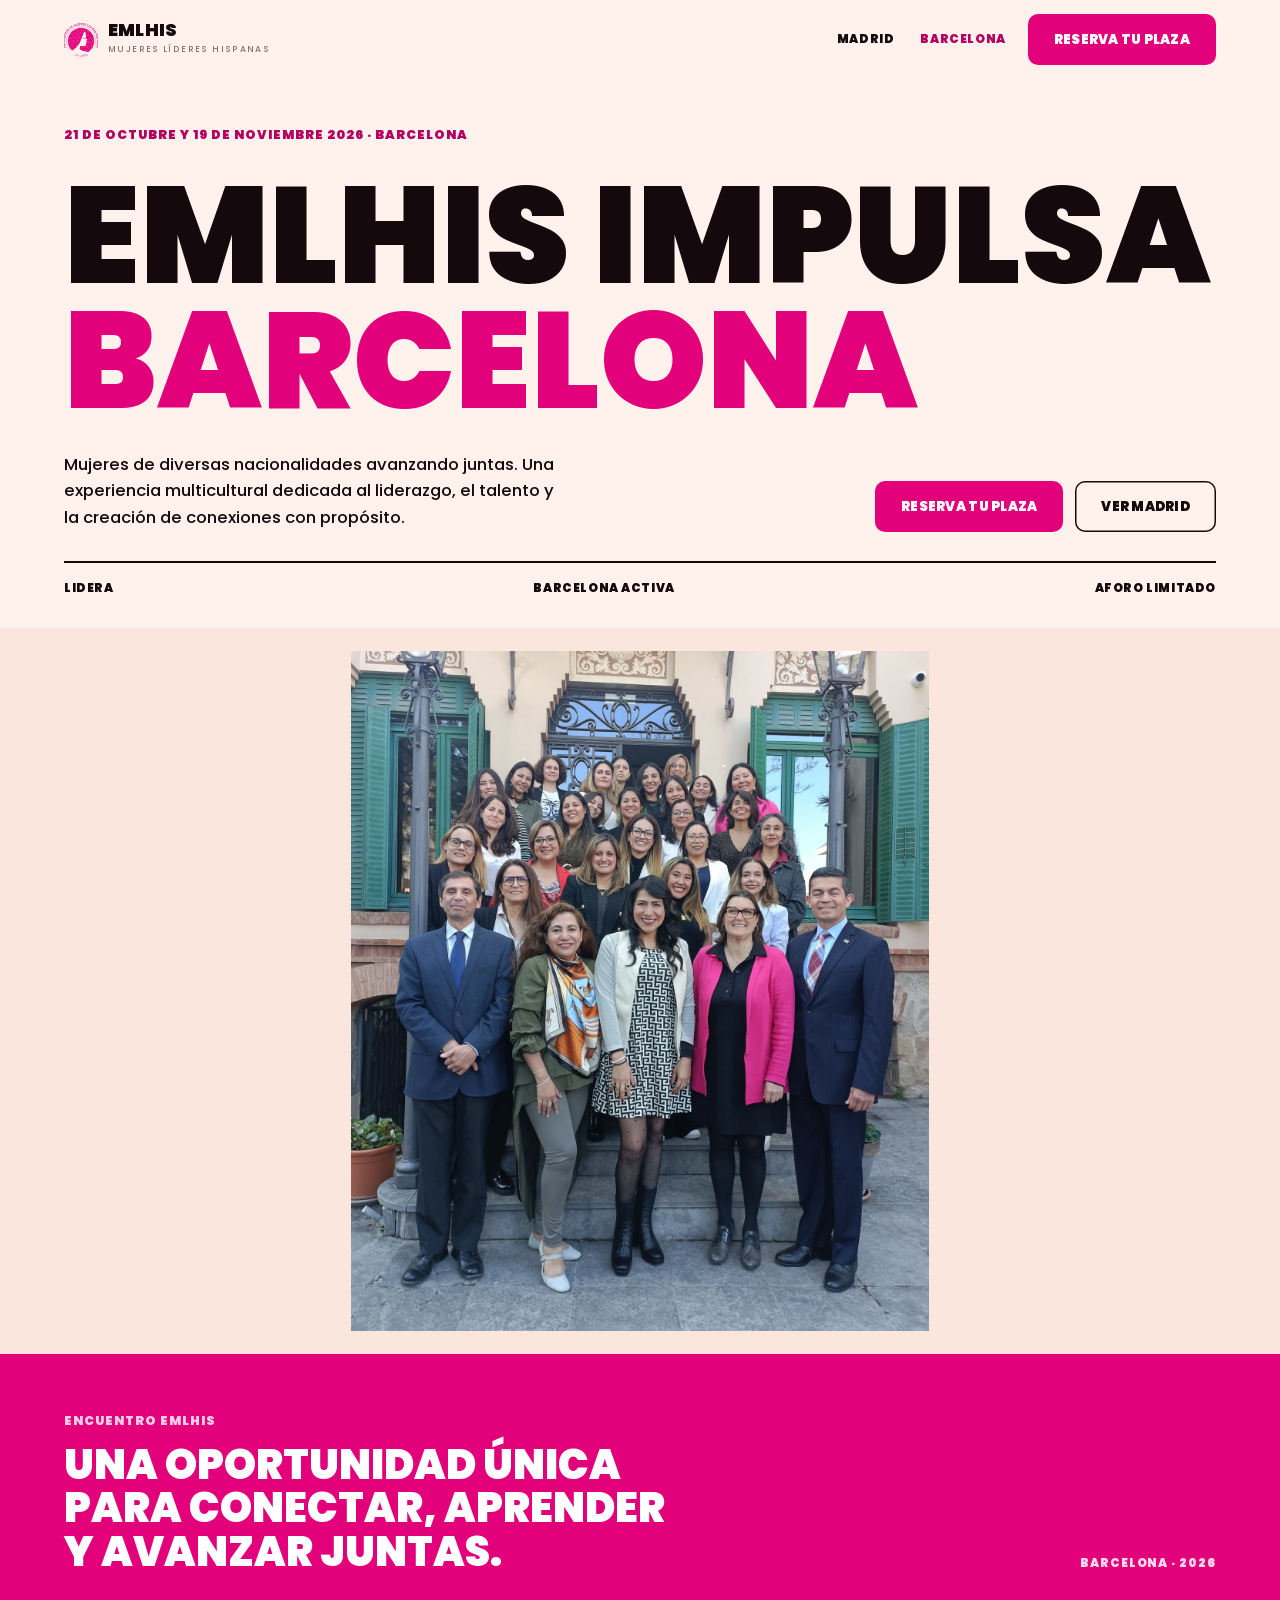
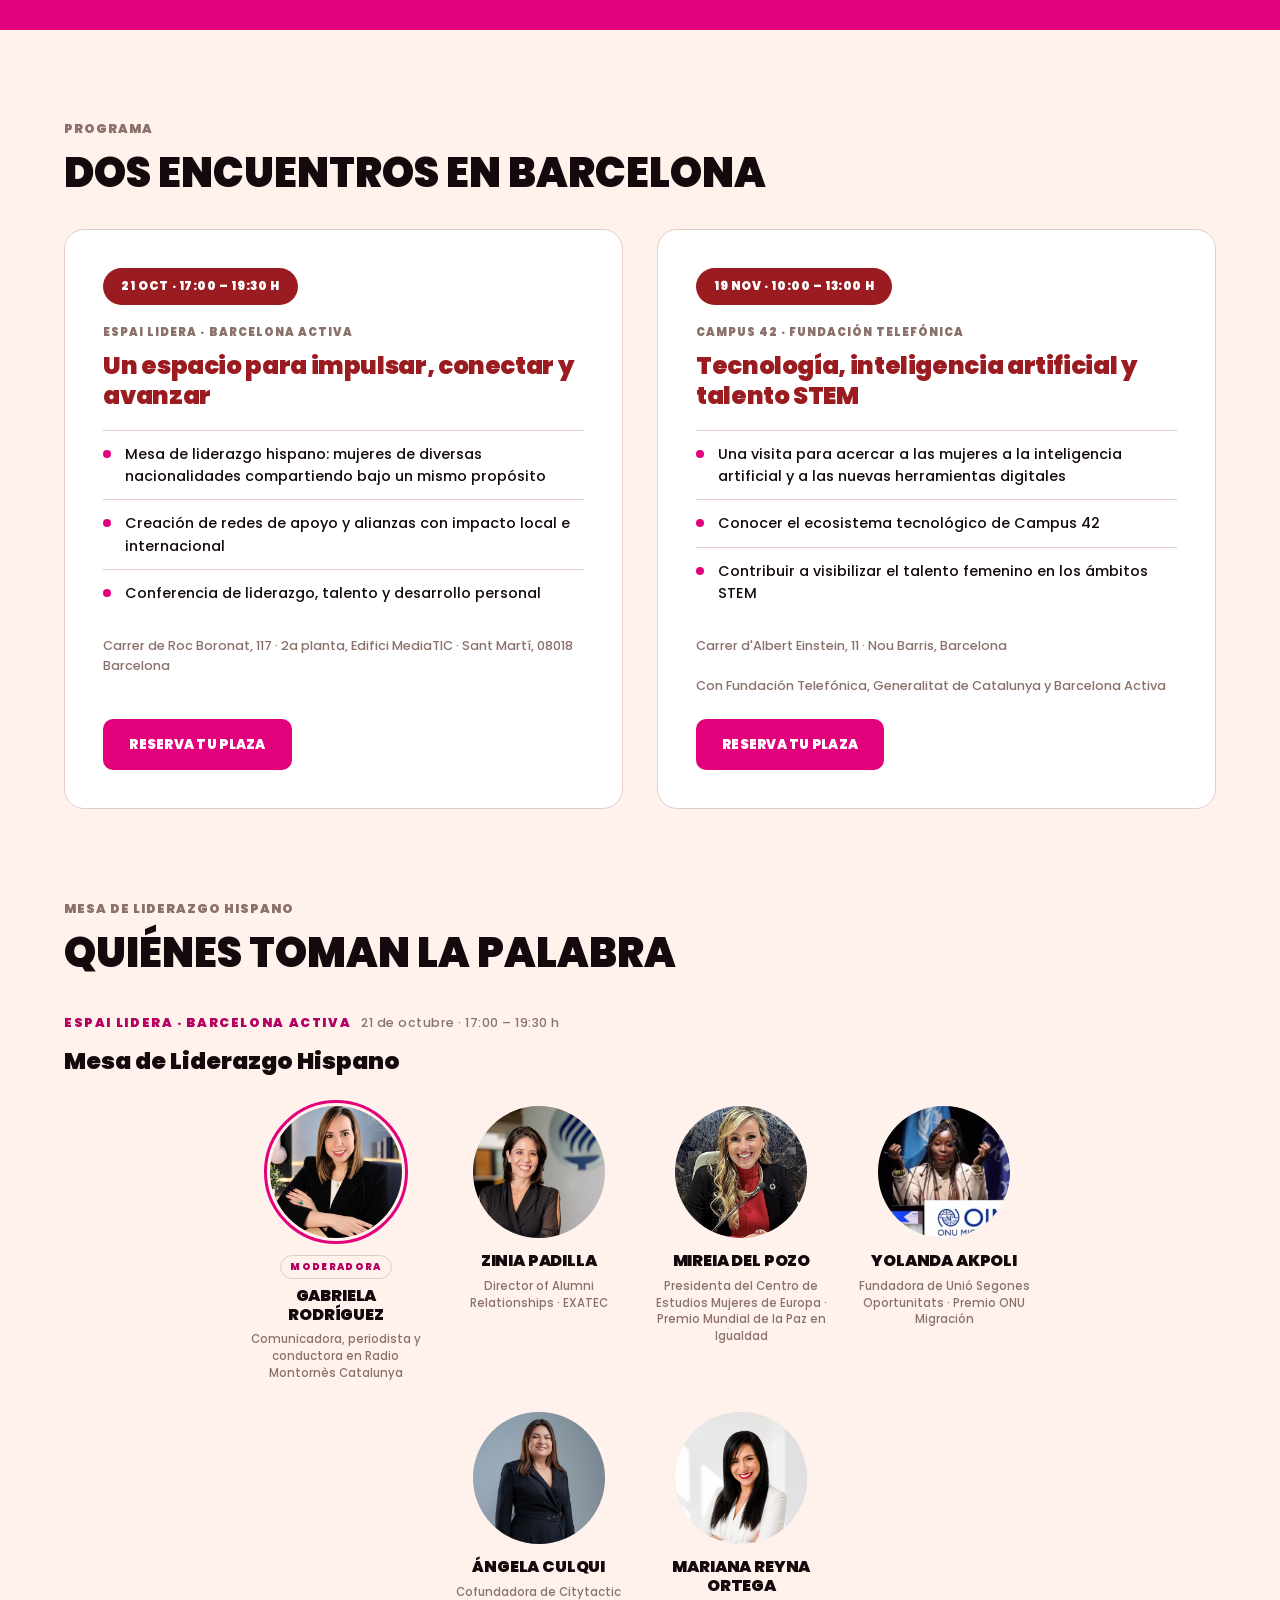
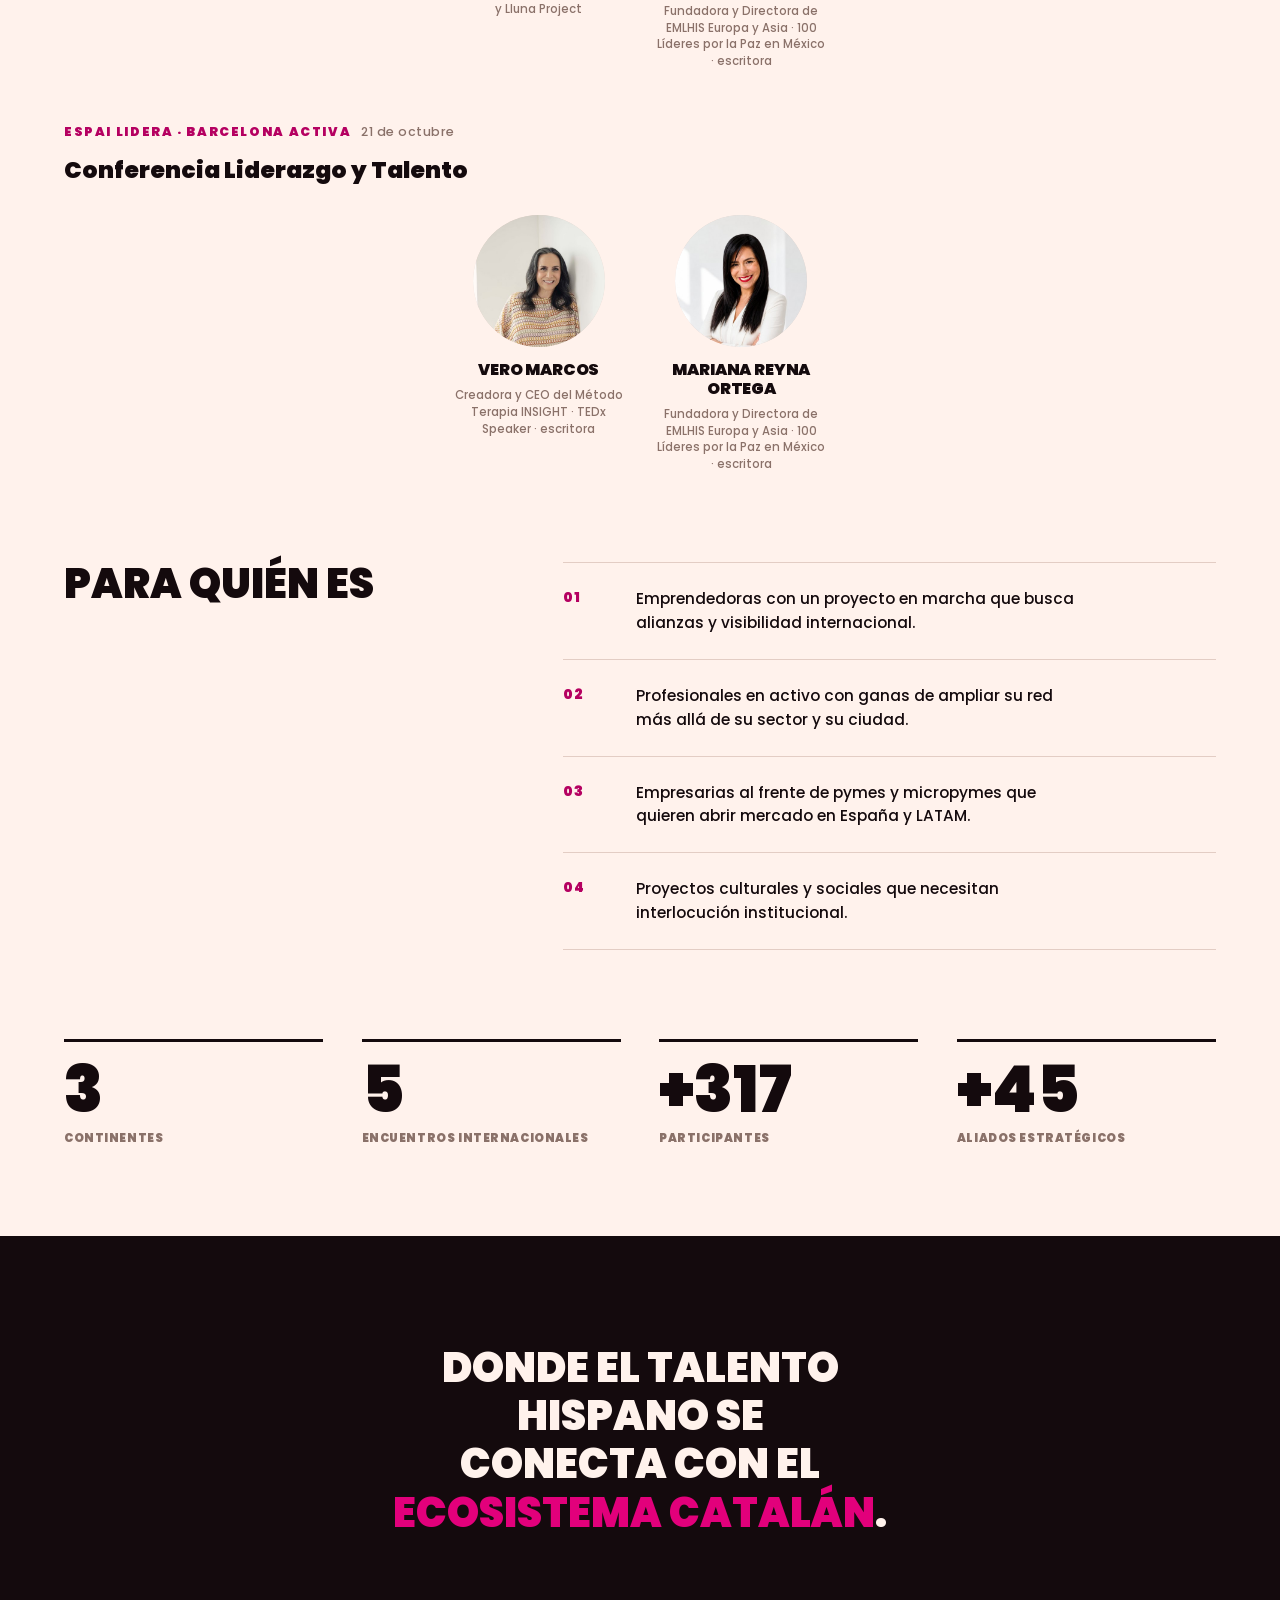
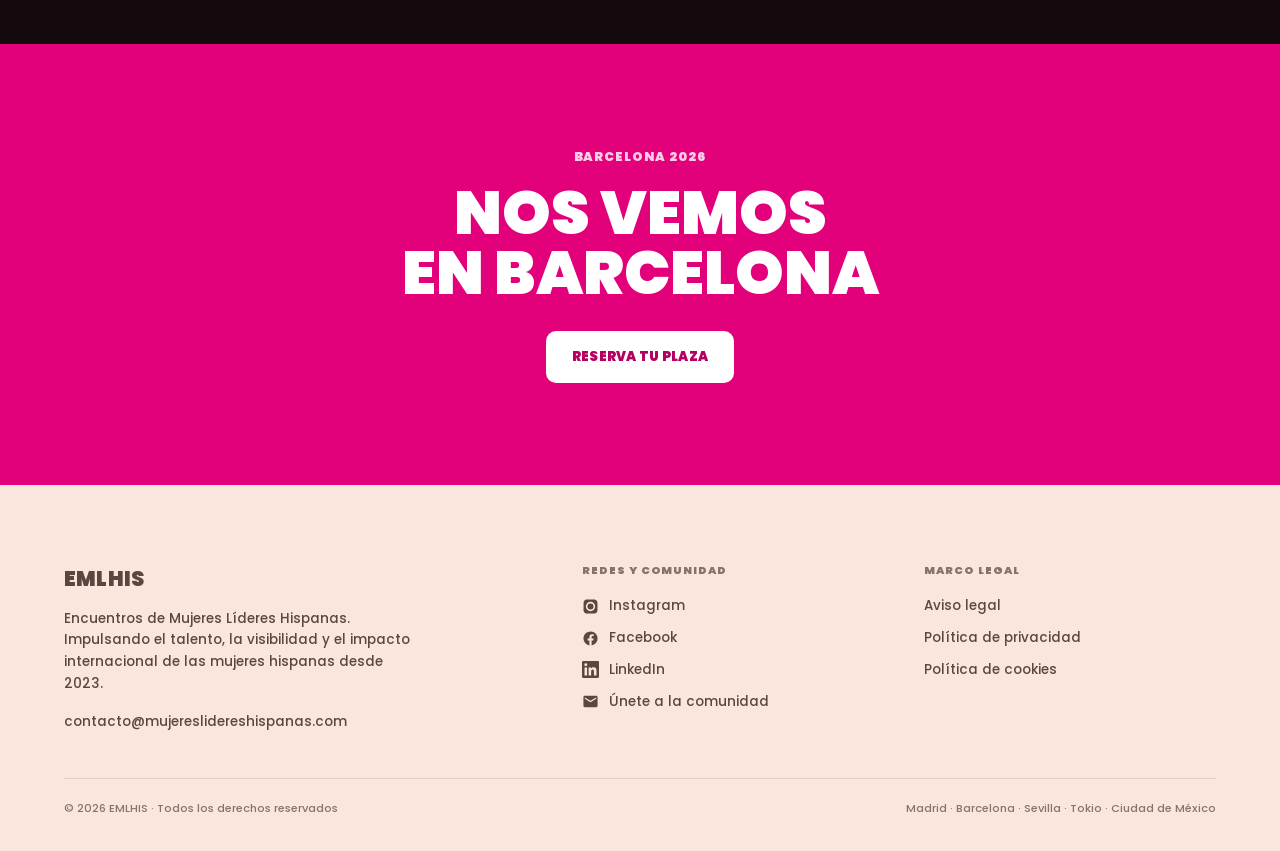
==== commit d01dac50: "Fecha Campus 42 al 19 nov + sección podcast" ====
--- a/barcelona/index.html
+++ b/barcelona/index.html
@@ -4,14 +4,14 @@
 <meta charset="utf-8">
 <meta name="viewport" content="width=device-width,initial-scale=1">
 <title>Encuentros de mujeres hispanas en Barcelona · oct y nov 2026</title>
-<meta name="description" content="Dos jornadas de liderazgo, networking y tecnología para mujeres hispanas en Barcelona: 21 de octubre en Espai Lidera y 11 de noviembre en Campus 42.">
+<meta name="description" content="Dos jornadas de liderazgo, networking y tecnología para mujeres hispanas en Barcelona: 21 de octubre en Espai Lidera y 19 de noviembre en Campus 42.">
 <link rel="icon" type="image/png" href="../img/favicon.png">
 <link rel="apple-touch-icon" href="../img/favicon.png">
 <meta property="og:type" content="website">
 <meta property="og:site_name" content="EMLHIS">
 <meta property="og:locale" content="es_ES">
 <meta property="og:title" content="Encuentros de mujeres hispanas en Barcelona · oct y nov 2026">
-<meta property="og:description" content="Dos jornadas de liderazgo, networking y tecnología para mujeres hispanas en Barcelona: 21 de octubre en Espai Lidera y 11 de noviembre en Campus 42.">
+<meta property="og:description" content="Dos jornadas de liderazgo, networking y tecnología para mujeres hispanas en Barcelona: 21 de octubre en Espai Lidera y 19 de noviembre en Campus 42.">
 <meta property="og:url" content="https://mujereslidereshispanas.com/barcelona/">
 <meta property="og:image" content="https://mujereslidereshispanas.com/img/og.jpg">
 <meta property="og:image:width" content="1200">
@@ -20,7 +20,7 @@
 <meta name="twitter:card" content="summary_large_image">
 <link rel="canonical" href="https://mujereslidereshispanas.com/barcelona/">
 <link rel="stylesheet" href="../styles.css">
-<script type="application/ld+json">[{"@context":"https://schema.org","@type":"Event","name":"EMLHIS Barcelona · Liderazgo y networking","description":"Jornada de liderazgo, visibilidad y conexiones para mujeres hispanas en Barcelona.","startDate":"2026-10-21T17:00:00+02:00","endDate":"2026-10-21T19:30:00+02:00","eventAttendanceMode":"https://schema.org/OfflineEventAttendanceMode","eventStatus":"https://schema.org/EventScheduled","location":{"@type":"Place","name":"Espai Lidera · Barcelona Activa","address":{"@type":"PostalAddress","streetAddress":"Carrer de Roc Boronat, 117, 2a planta, Edifici MediaTIC","addressLocality":"Barcelona","addressCountry":"ES"}},"organizer":{"@type":"Organization","name":"EMLHIS — Encuentros de Mujeres Líderes Hispanas","url":"https://mujereslidereshispanas.com/"},"image":["https://mujereslidereshispanas.com/img/og.jpg"],"offers":{"@type":"Offer","price":"0","priceCurrency":"EUR","availability":"https://schema.org/InStock","url":"https://luma.com/im4uq2gw","validFrom":"2026-09-01T00:00:00+02:00"},"inLanguage":"es","isAccessibleForFree":true},{"@context":"https://schema.org","@type":"Event","name":"EMLHIS Barcelona · Tecnología y talento femenino en STEM","description":"Introducción a la inteligencia artificial y a las herramientas digitales, y visibilidad femenina en STEM.","startDate":"2026-11-11T10:00:00+01:00","endDate":"2026-11-11T13:00:00+01:00","eventAttendanceMode":"https://schema.org/OfflineEventAttendanceMode","eventStatus":"https://schema.org/EventScheduled","location":{"@type":"Place","name":"Campus 42 · Fundación Telefónica","address":{"@type":"PostalAddress","streetAddress":"Carrer d'Albert Einstein, 11, Nou Barris","addressLocality":"Barcelona","addressCountry":"ES"}},"organizer":{"@type":"Organization","name":"EMLHIS — Encuentros de Mujeres Líderes Hispanas","url":"https://mujereslidereshispanas.com/"},"image":["https://mujereslidereshispanas.com/img/og.jpg"],"offers":{"@type":"Offer","price":"0","priceCurrency":"EUR","availability":"https://schema.org/InStock","url":"https://luma.com/event/evt-dWjapcmrMFxO5Le","validFrom":"2026-09-01T00:00:00+02:00"},"inLanguage":"es","isAccessibleForFree":true}]</script>
+<script type="application/ld+json">[{"@context":"https://schema.org","@type":"Event","name":"EMLHIS Barcelona · Liderazgo y networking","description":"Jornada de liderazgo, visibilidad y conexiones para mujeres hispanas en Barcelona.","startDate":"2026-10-21T17:00:00+02:00","endDate":"2026-10-21T19:30:00+02:00","eventAttendanceMode":"https://schema.org/OfflineEventAttendanceMode","eventStatus":"https://schema.org/EventScheduled","location":{"@type":"Place","name":"Espai Lidera · Barcelona Activa","address":{"@type":"PostalAddress","streetAddress":"Carrer de Roc Boronat, 117, 2a planta, Edifici MediaTIC","addressLocality":"Barcelona","addressCountry":"ES"}},"organizer":{"@type":"Organization","name":"EMLHIS — Encuentros de Mujeres Líderes Hispanas","url":"https://mujereslidereshispanas.com/"},"image":["https://mujereslidereshispanas.com/img/og.jpg"],"offers":{"@type":"Offer","price":"0","priceCurrency":"EUR","availability":"https://schema.org/InStock","url":"https://luma.com/im4uq2gw","validFrom":"2026-09-01T00:00:00+02:00"},"inLanguage":"es","isAccessibleForFree":true},{"@context":"https://schema.org","@type":"Event","name":"EMLHIS Barcelona · Tecnología y talento femenino en STEM","description":"Introducción a la inteligencia artificial y a las herramientas digitales, y visibilidad femenina en STEM.","startDate":"2026-11-19T10:00:00+01:00","endDate":"2026-11-19T13:00:00+01:00","eventAttendanceMode":"https://schema.org/OfflineEventAttendanceMode","eventStatus":"https://schema.org/EventScheduled","location":{"@type":"Place","name":"Campus 42 · Fundación Telefónica","address":{"@type":"PostalAddress","streetAddress":"Carrer d'Albert Einstein, 11, Nou Barris","addressLocality":"Barcelona","addressCountry":"ES"}},"organizer":{"@type":"Organization","name":"EMLHIS — Encuentros de Mujeres Líderes Hispanas","url":"https://mujereslidereshispanas.com/"},"image":["https://mujereslidereshispanas.com/img/og.jpg"],"offers":{"@type":"Offer","price":"0","priceCurrency":"EUR","availability":"https://schema.org/InStock","url":"https://luma.com/e0zb1eoa","validFrom":"2026-09-01T00:00:00+02:00"},"inLanguage":"es","isAccessibleForFree":true}]</script>
 </head>
 <body>
 
@@ -41,7 +41,7 @@
 <main>
 
   <section class="hero pad">
-    <p class="label">21 de octubre y 11 de noviembre 2026 · Barcelona</p>
+    <p class="label">21 de octubre y 19 de noviembre 2026 · Barcelona</p>
     <h1 class="d1">EMLHIS impulsa <span class="rosa">Barcelona</span></h1>
     <div class="row">
       <p class="body-l">Mujeres de diversas nacionalidades avanzando juntas. Una experiencia multicultural dedicada al liderazgo, el talento y la creación de conexiones con propósito.</p>
@@ -88,7 +88,7 @@
       </article>
 
       <article class="sesion">
-        <span class="hora">11 nov · 10:00 – 13:00 h</span>
+        <span class="hora">19 nov · 10:00 – 13:00 h</span>
         <p class="sede">Campus 42 · Fundación Telefónica</p>
         <h3>Tecnología, inteligencia artificial y talento STEM</h3>
         <ul>
@@ -98,7 +98,7 @@
         </ul>
         <p class="dir">Carrer d'Albert Einstein, 11 · Nou Barris, Barcelona</p>
         <p class="dir">Con Fundación Telefónica, Generalitat de Catalunya y Barcelona Activa</p>
-        <span class="cta"><a class="btn" href="https://luma.com/event/evt-dWjapcmrMFxO5Le">Reserva tu plaza</a></span>
+        <span class="cta"><a class="btn" href="https://luma.com/e0zb1eoa">Reserva tu plaza</a></span>
       </article>
 
     </div>
--- a/styles.css
+++ b/styles.css
@@ -467,3 +467,12 @@
   font-size:.82rem;font-weight:900;letter-spacing:.01em;transition:border-color .18s,background .18s}
 .yt svg{width:28px;height:20px;flex:none;display:block}
 .yt:hover{border-color:#FF0000;background:#fff}
+
+/* ── Enlace a los episodios en Spotify ─────────────────────────── */
+.sp{display:inline-flex;align-items:center;gap:10px;margin-top:18px;
+  padding:11px 18px 11px 14px;border:1.5px solid var(--linea);border-radius:999px;
+  background:#fff;color:var(--tinta);text-decoration:none;
+  font-size:.82rem;font-weight:900;letter-spacing:.01em;transition:border-color .18s}
+.sp svg{width:24px;height:24px;flex:none;display:block}
+.sp:hover{border-color:#1DB954}
+#podcast .yt{margin-top:clamp(24px,3vw,34px)}
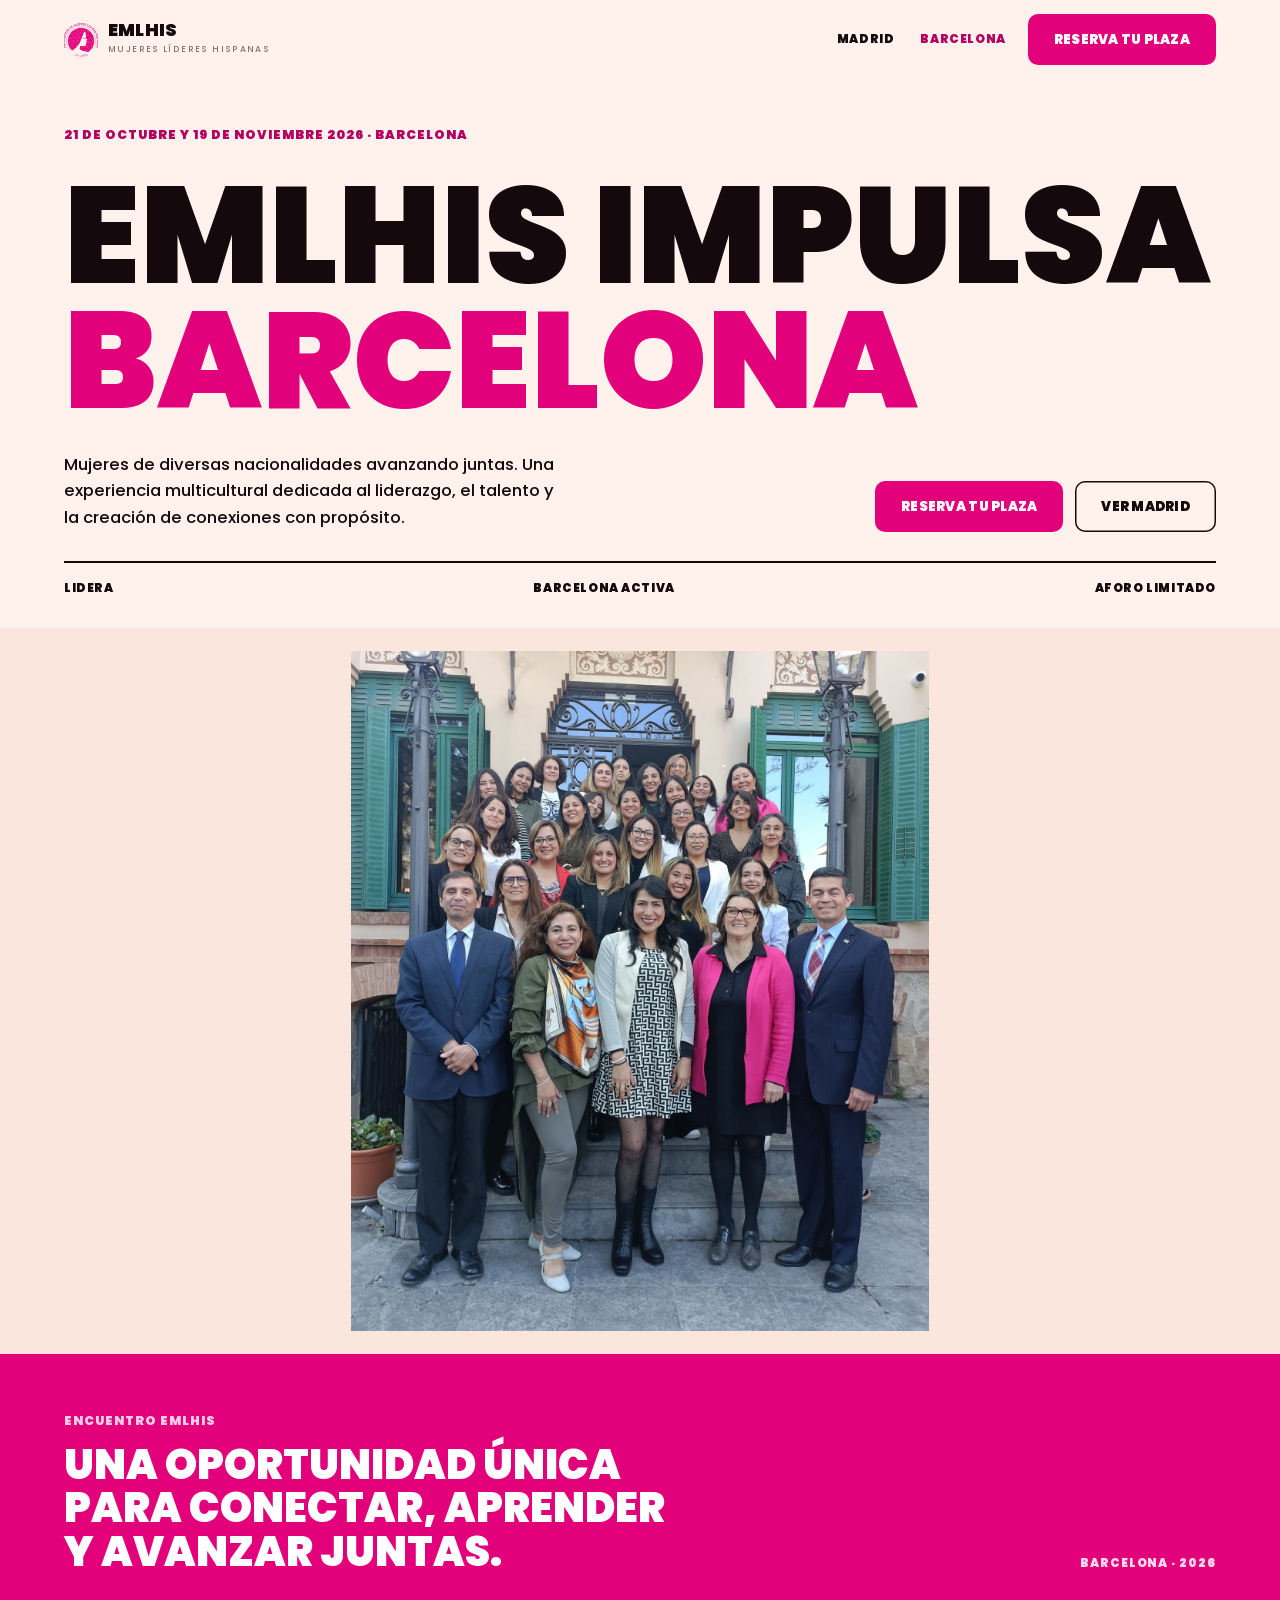
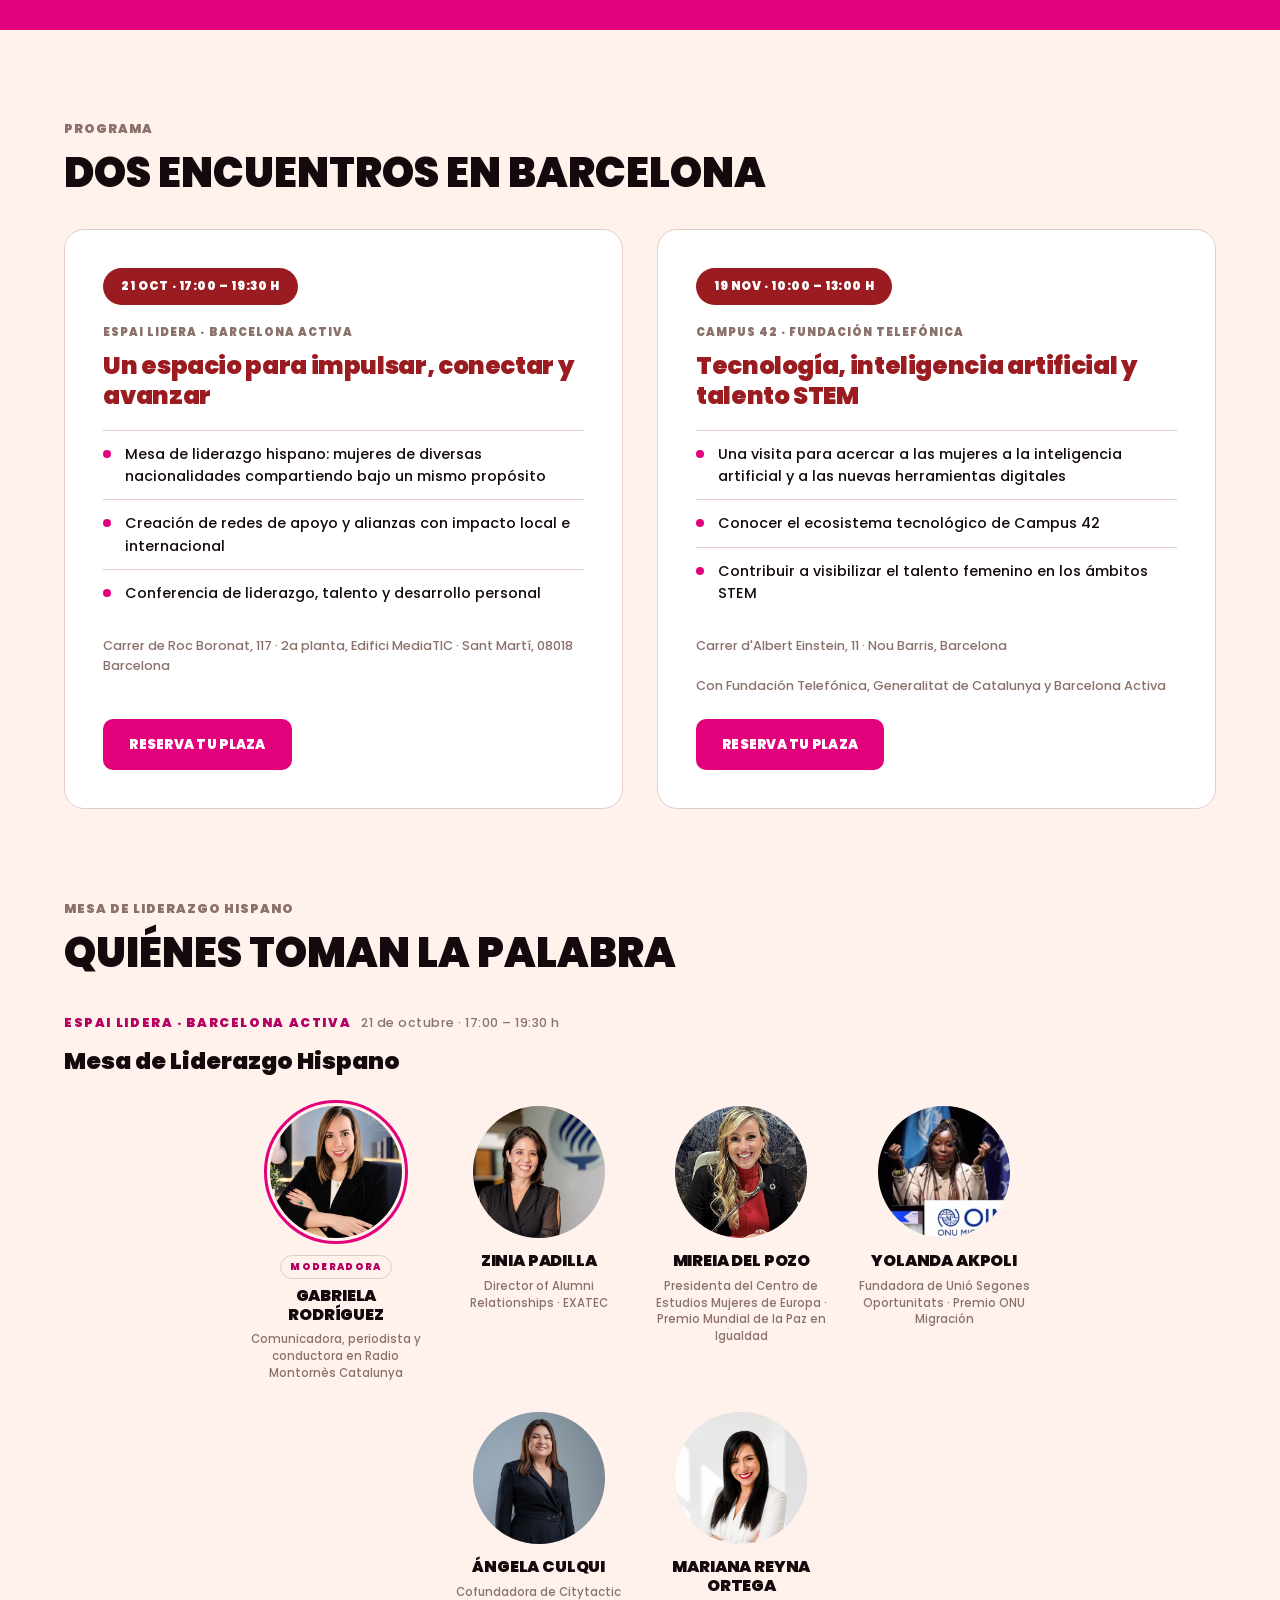
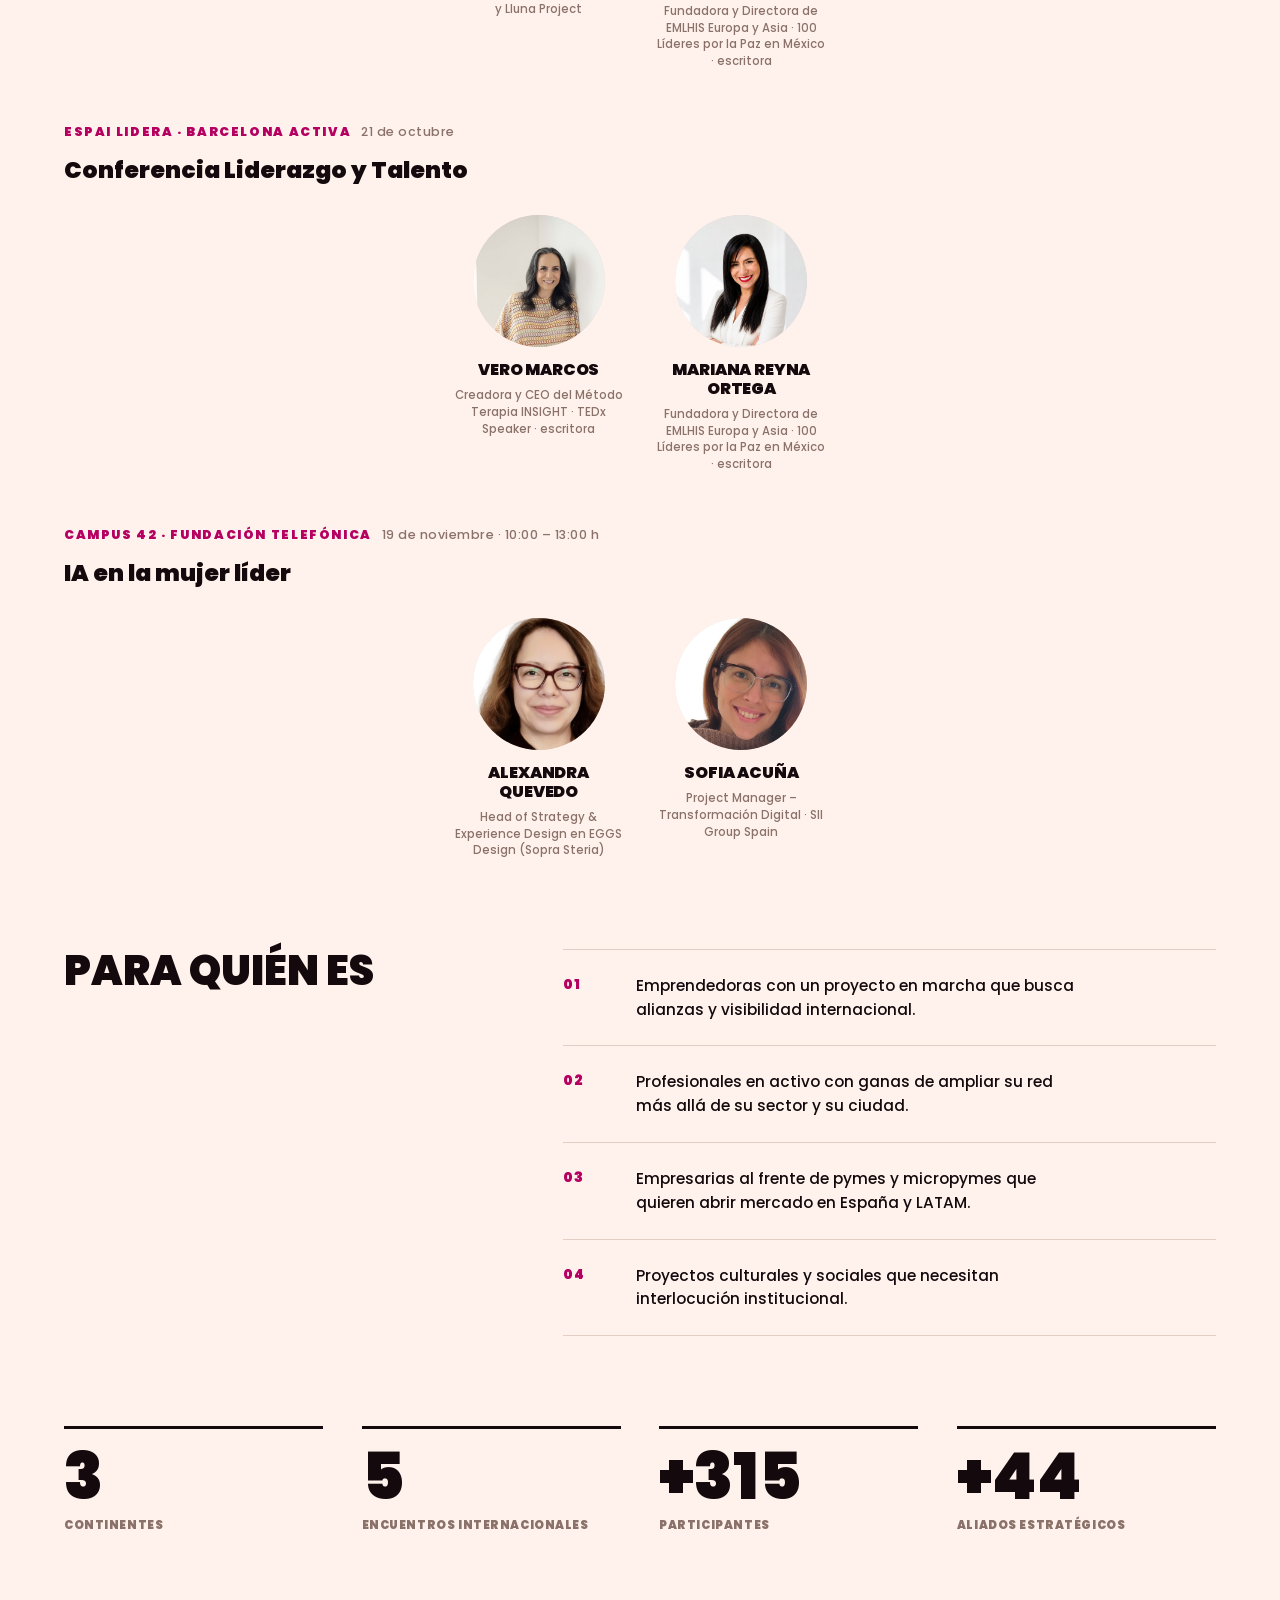
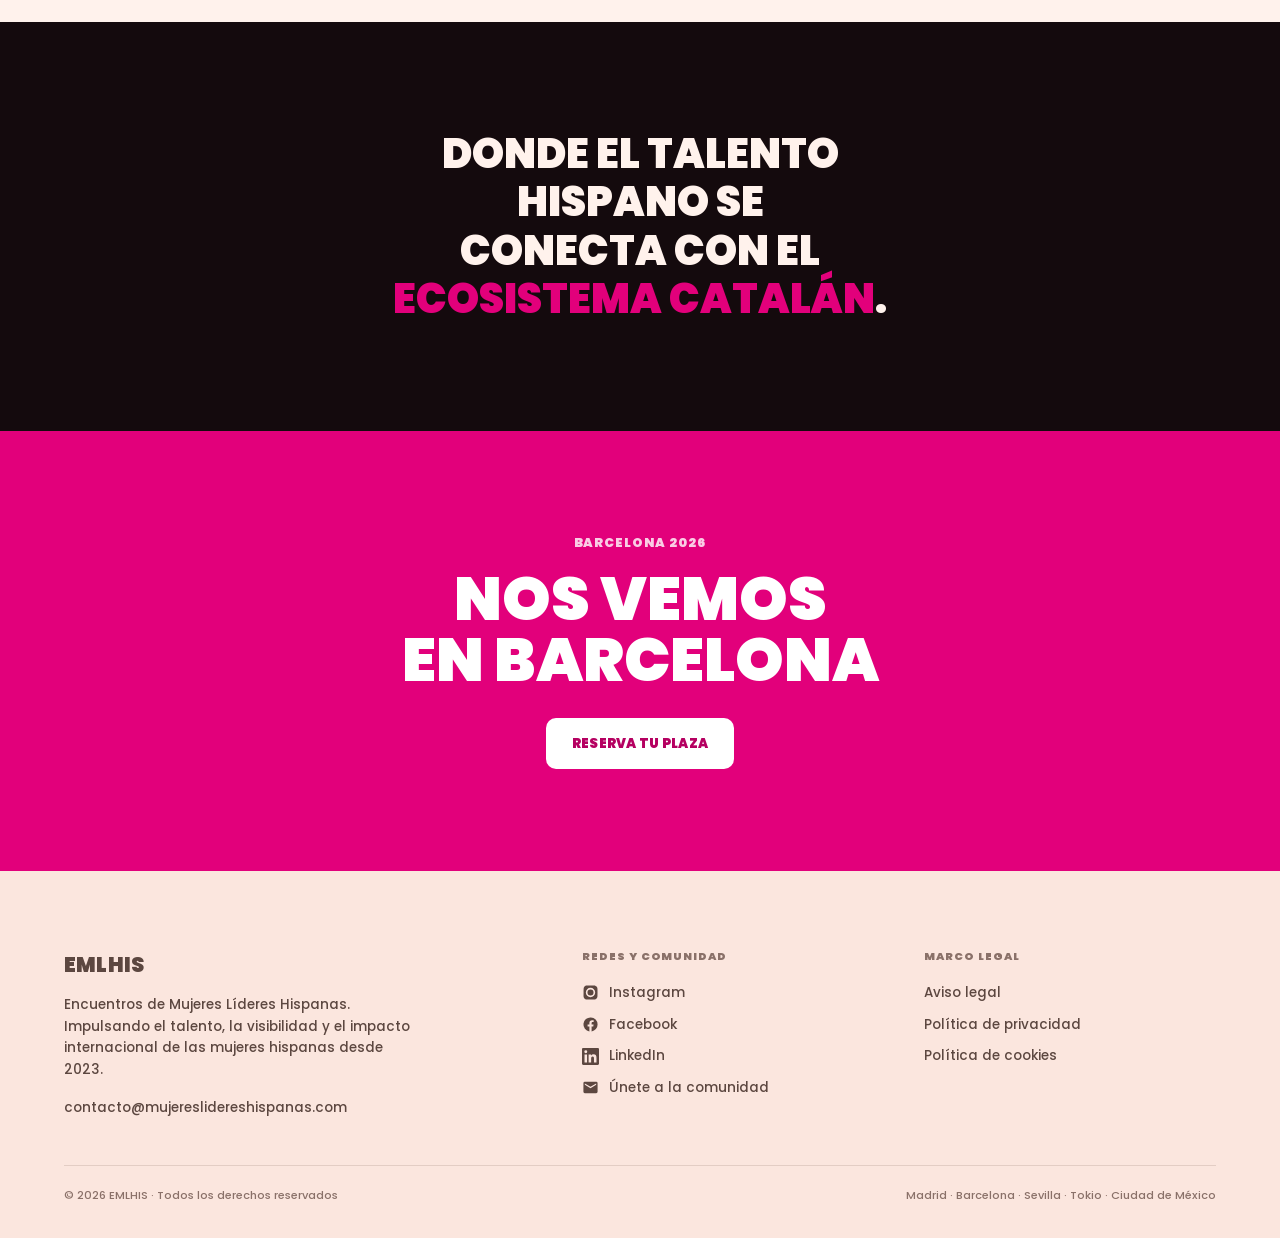
==== commit 673efef9: "Add files via upload" ====
--- a/barcelona/index.html
+++ b/barcelona/index.html
@@ -151,6 +151,20 @@
         </article>
       </div>
     </div>
+    <div class="mesa">
+      <p class="sede-m">Campus 42 · Fundación Telefónica <span>19 de noviembre · 10:00 – 13:00 h</span></p>
+      <h3 style="font-size:clamp(1.1rem,1.8vw,1.5rem);font-weight:900;margin:10px 0 0">IA en la mujer líder</h3>
+      <div class="panel">
+        <article>
+          <figure><span class="mono">AQ</span><img src="../img/ponentes/alexandra-quevedo.jpg" alt="Alexandra Quevedo" loading="lazy" onerror="this.remove()"></figure>
+          <b>Alexandra Quevedo</b><small>Head of Strategy &amp; Experience Design en EGGS Design (Sopra Steria)</small>
+        </article>
+        <article>
+          <figure><span class="mono">SA</span><img src="../img/ponentes/sofia-acuna.jpg" alt="Sofia Acuña" loading="lazy" onerror="this.remove()"></figure>
+          <b>Sofia Acuña</b><small>Project Manager – Transformación Digital · SII Group Spain</small>
+        </article>
+      </div>
+    </div>
   </section>
 
   <section class="pad" style="padding-top:0">
--- a/styles.css
+++ b/styles.css
@@ -476,3 +476,15 @@
 .sp svg{width:24px;height:24px;flex:none;display:block}
 .sp:hover{border-color:#1DB954}
 #podcast .yt{margin-top:clamp(24px,3vw,34px)}
+
+/* ── Prensa: enlaces a las publicaciones ───────────────────────── */
+.prensa{display:grid;grid-template-columns:repeat(auto-fill,minmax(230px,1fr));gap:clamp(14px,2vw,24px);margin-top:32px}
+.prensa a{display:flex;flex-direction:column;justify-content:space-between;gap:18px;min-height:132px;
+  background:var(--crema-2);border:1.5px solid transparent;border-radius:18px;padding:clamp(20px,2.3vw,28px);
+  color:var(--tinta);text-decoration:none;transition:border-color .18s,background .18s}
+.prensa h3{font-size:clamp(.96rem,1.4vw,1.14rem);font-weight:900;text-transform:uppercase;letter-spacing:.02em;line-height:1.2;margin:0}
+.prensa span{font-size:.82rem;font-weight:900;color:var(--rosa-d)}
+.prensa span::after{content:" →"}
+.prensa a:hover{border-color:var(--rosa);background:#fff}
+@media(max-width:560px){.prensa{gap:10px}.prensa a{min-height:0;gap:10px;padding:18px 20px}}
+.credito{margin-top:12px;font-size:.72rem;font-weight:500;color:var(--apagado)}
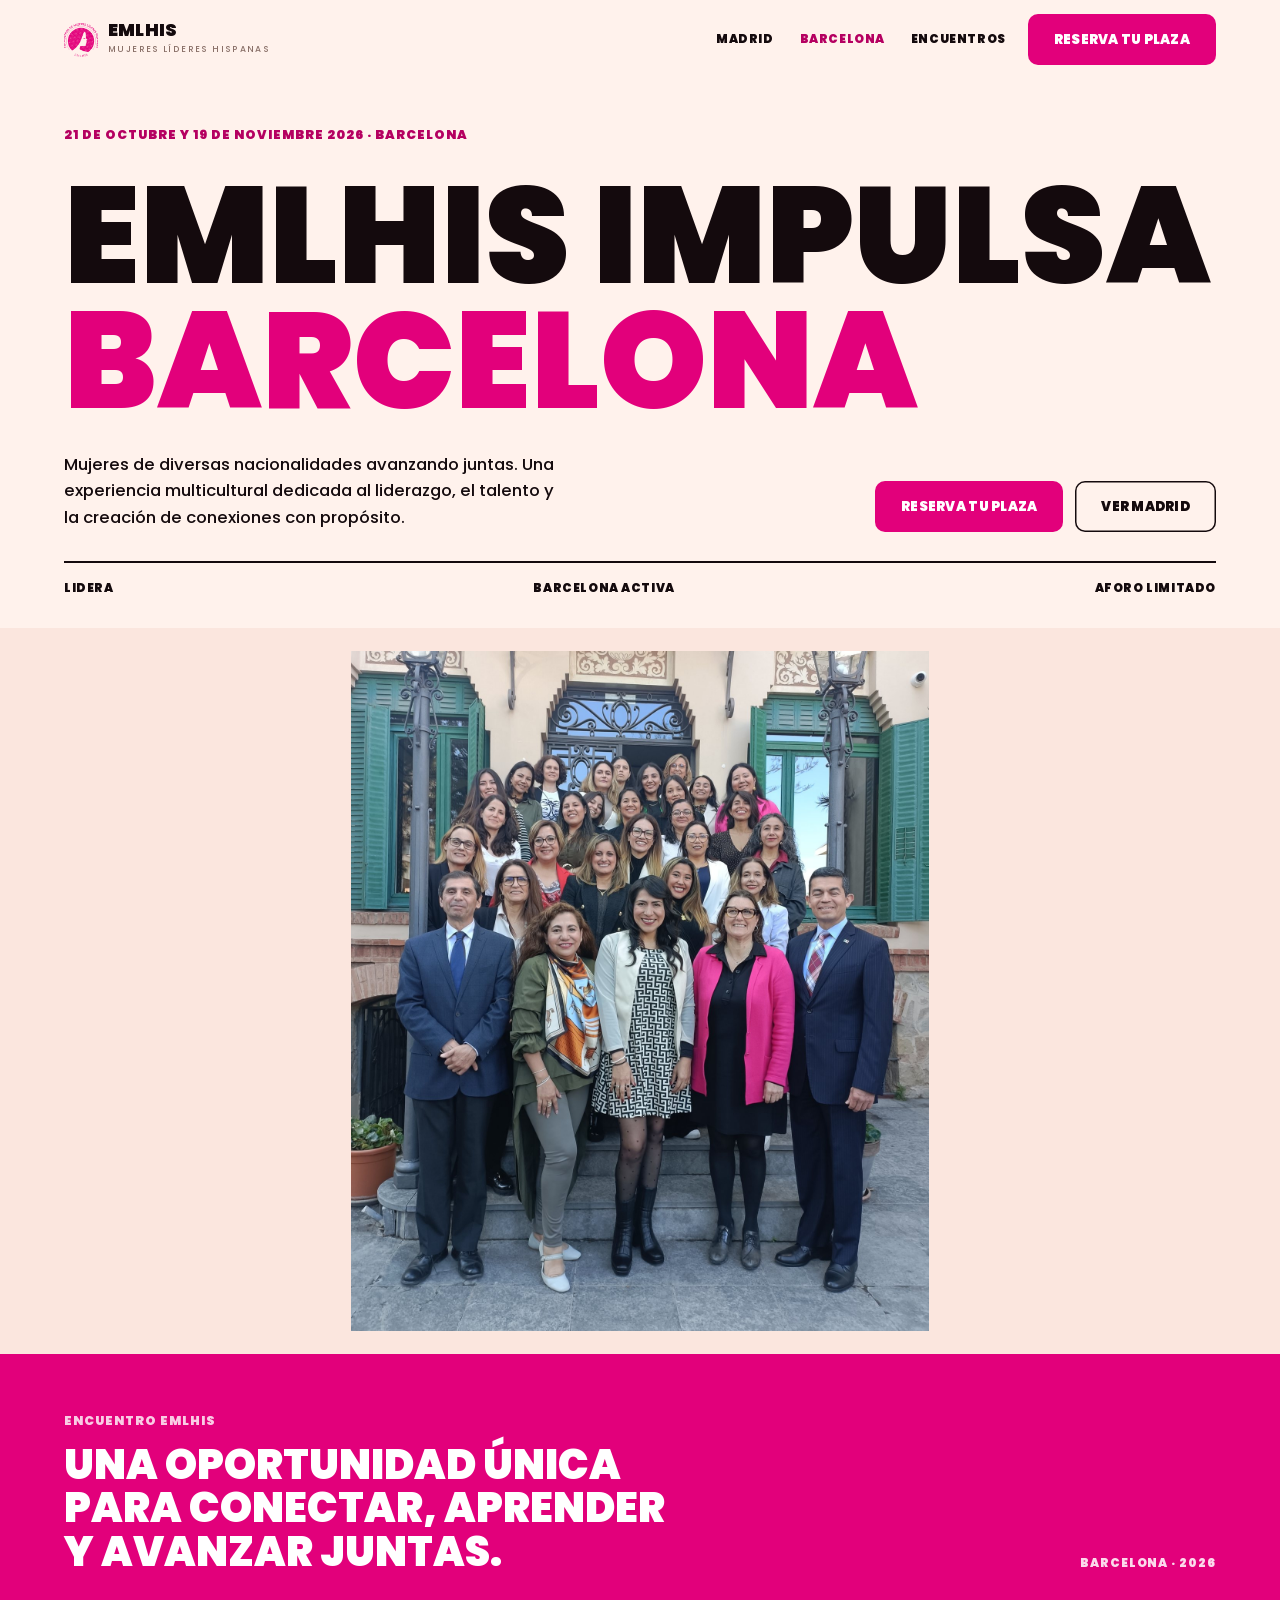
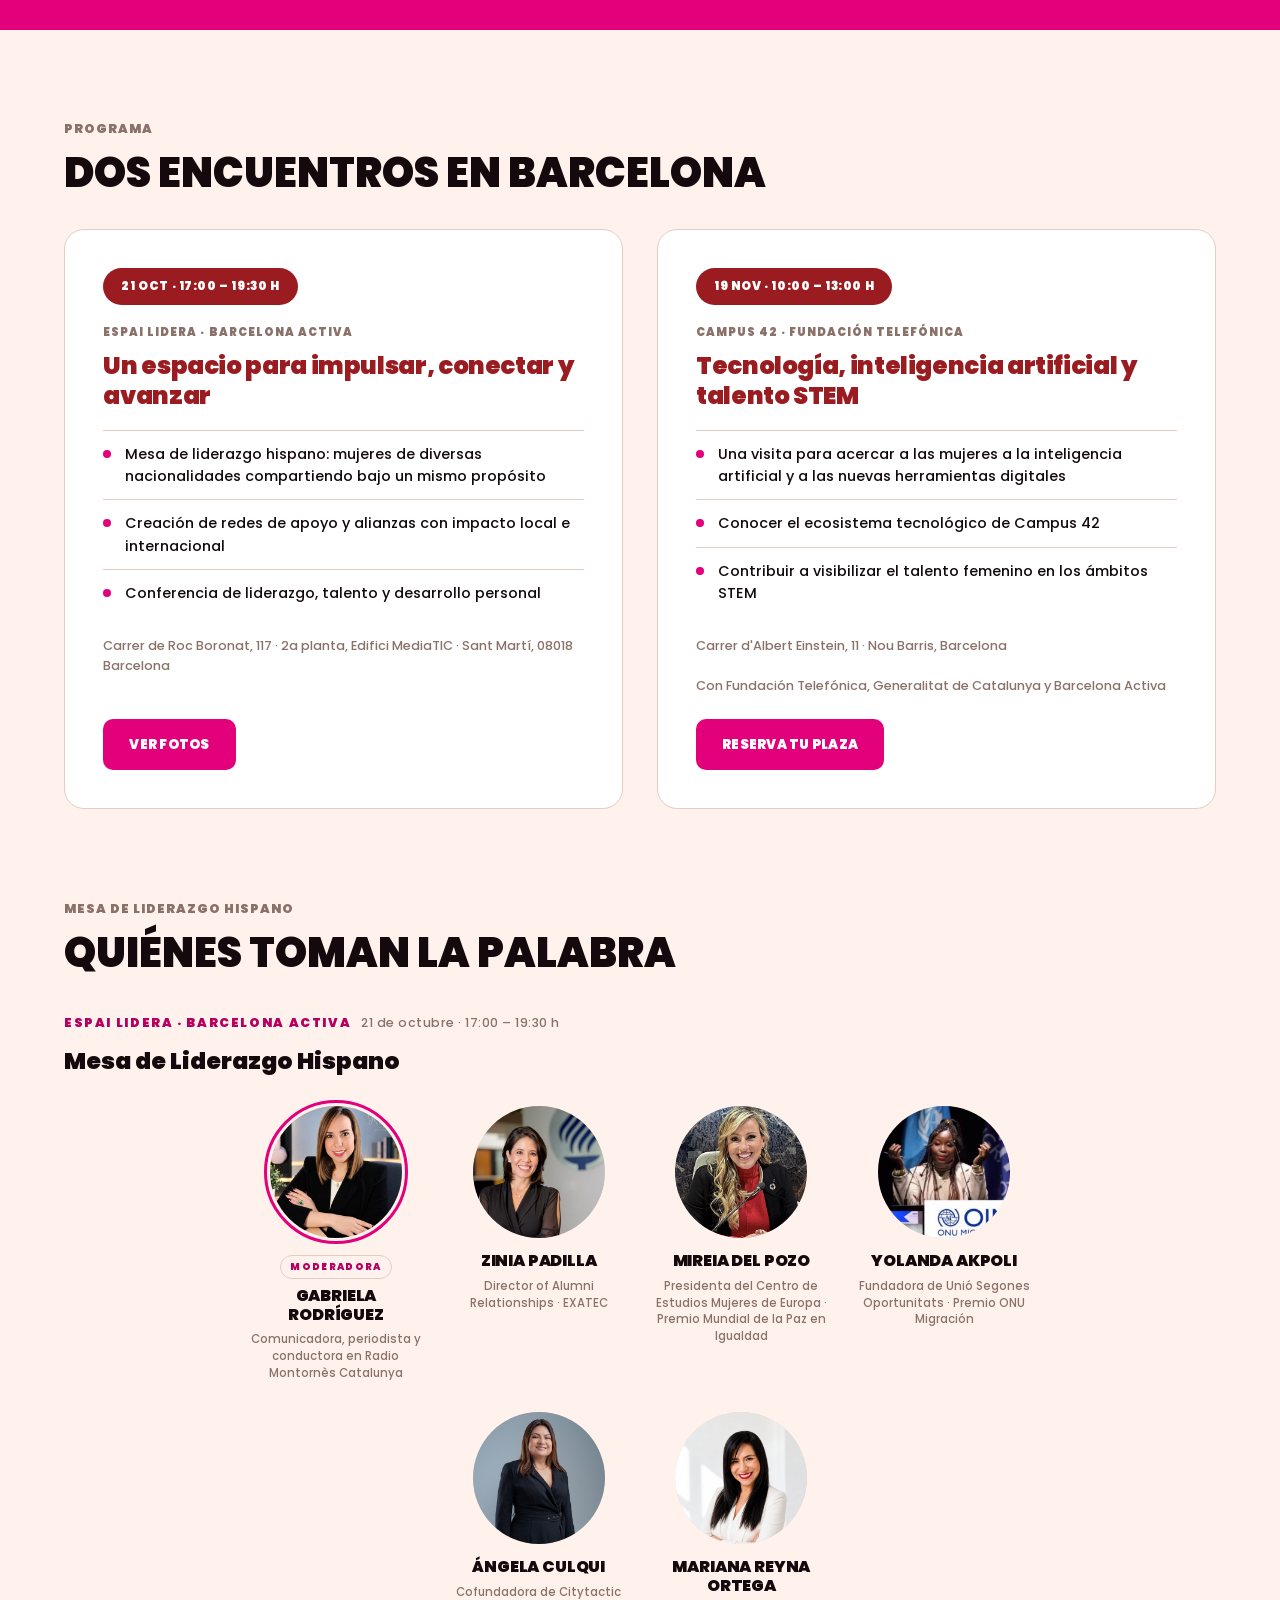
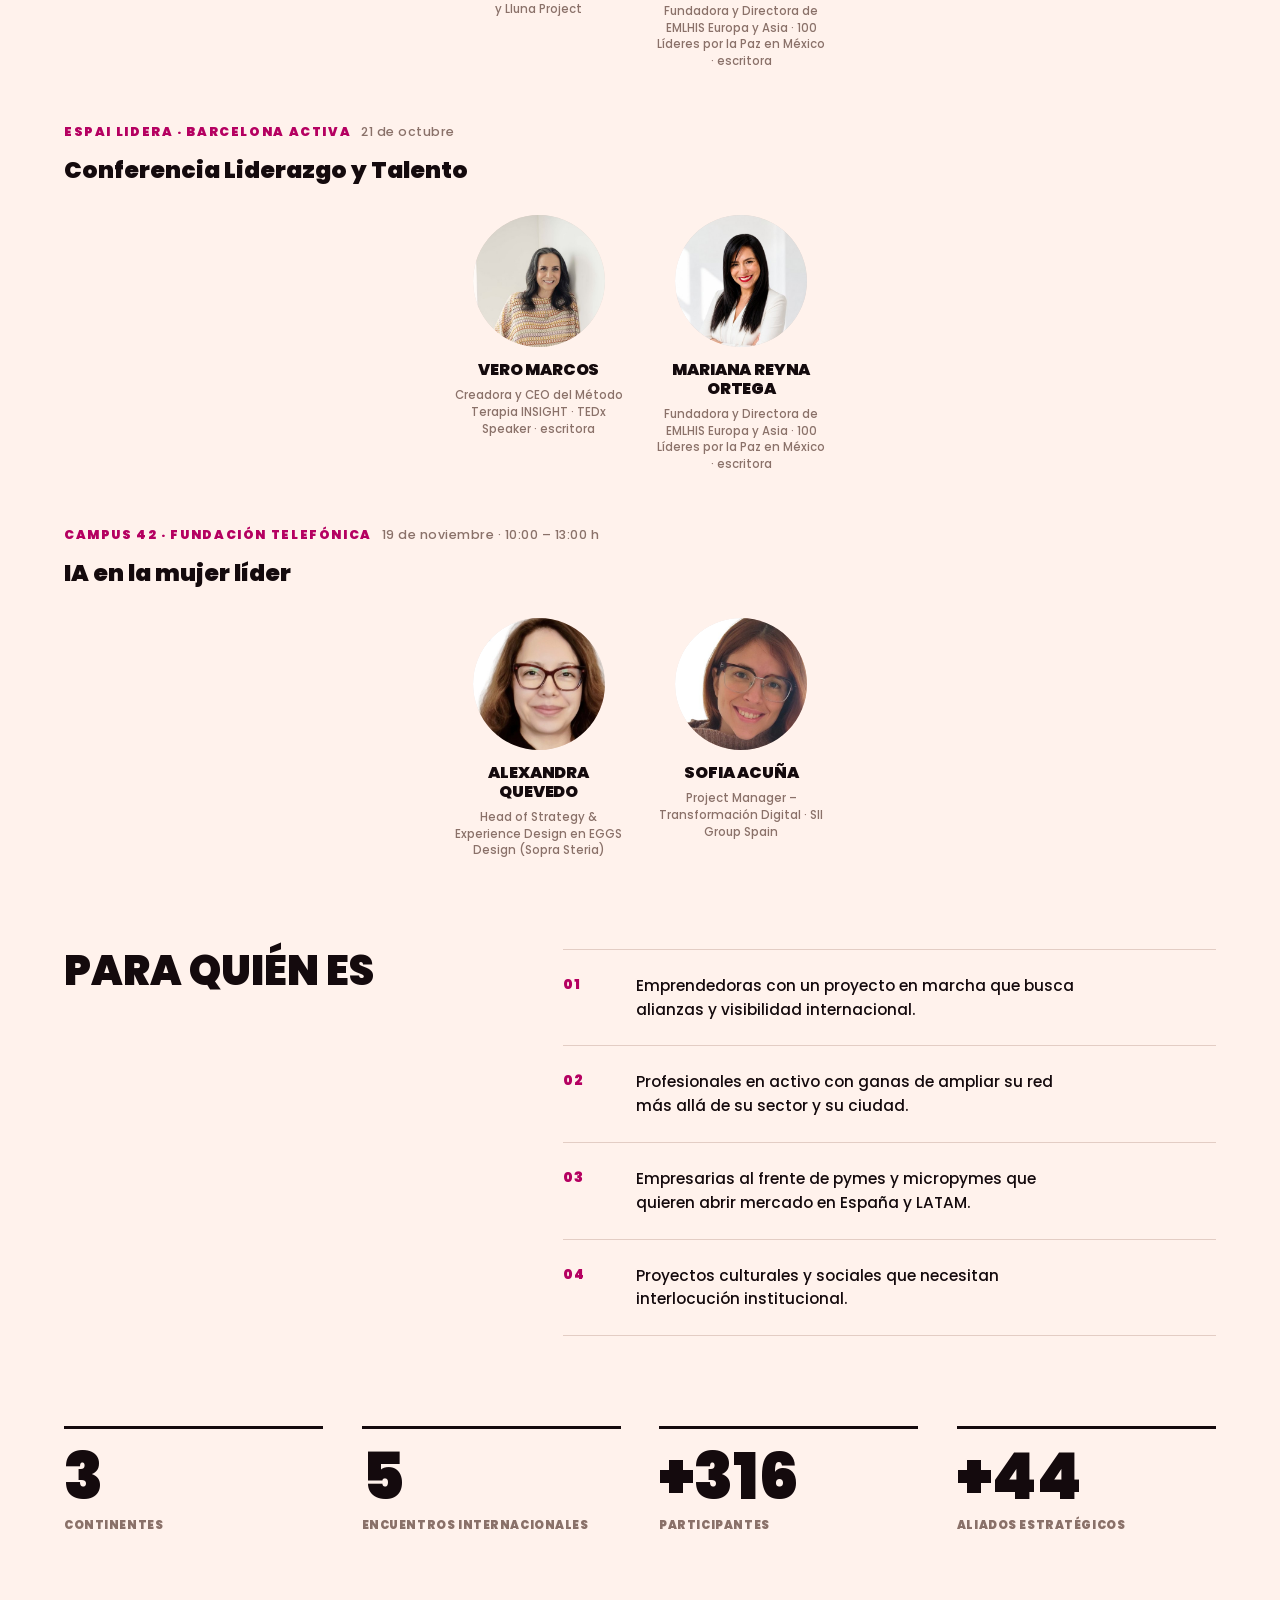
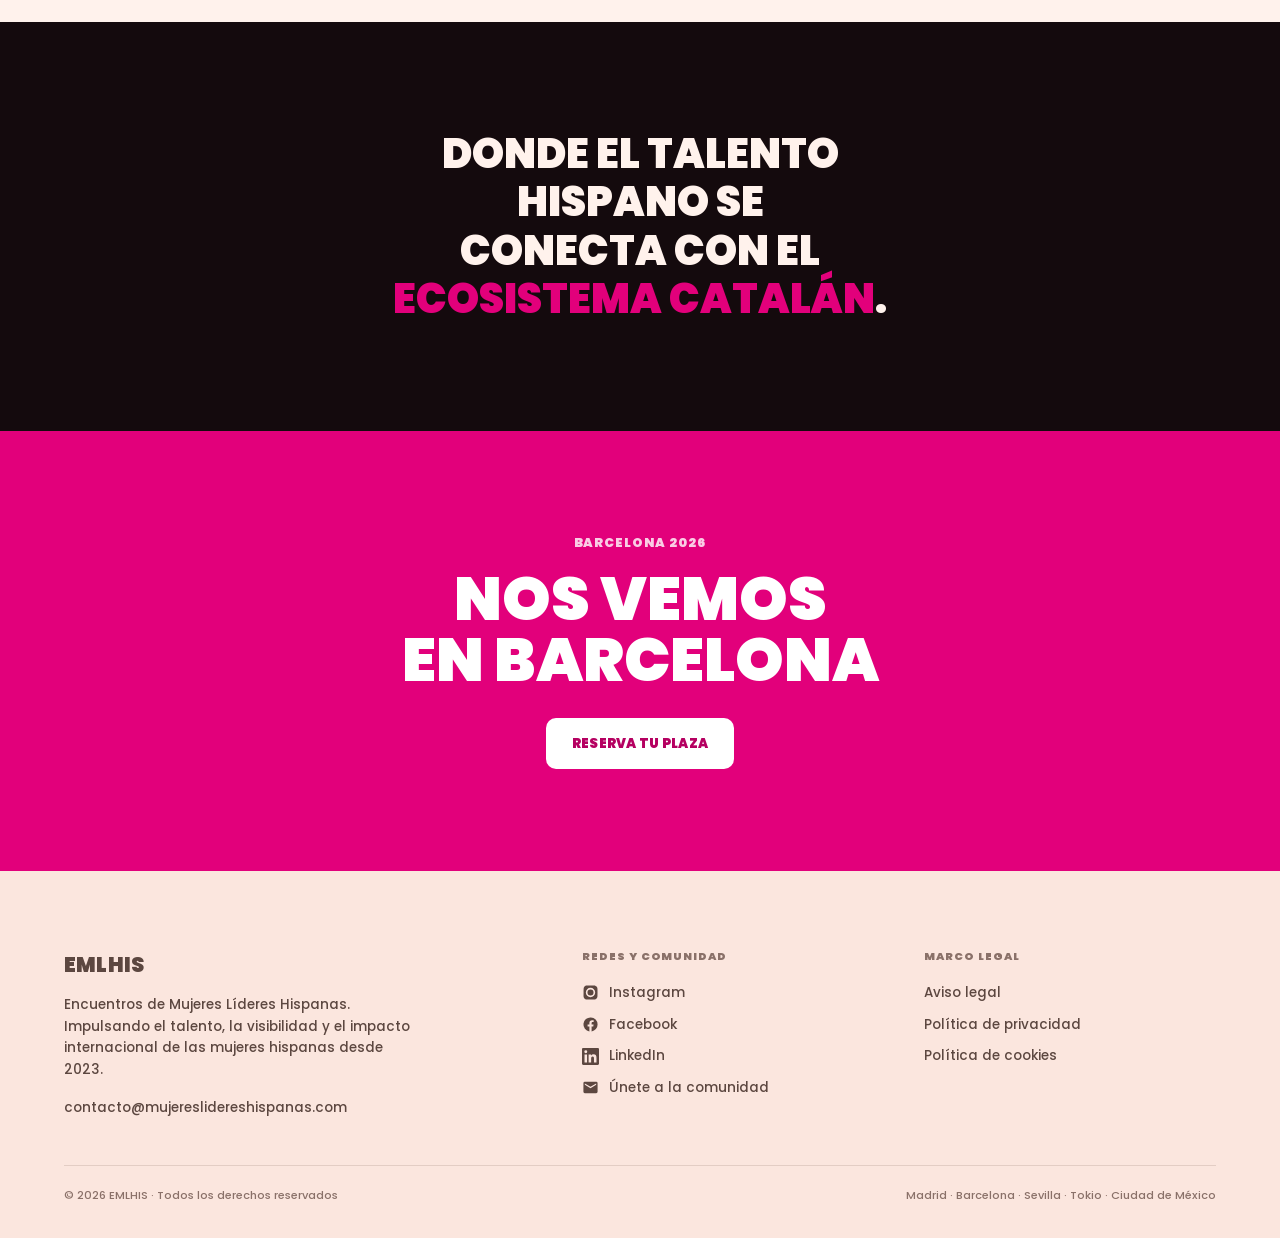
==== commit a83f0928: "página nueva de Encuentros La página nueva de “Encuentros”, con las fotos de Casa de México, la Emba" ====
--- a/barcelona/index.html
+++ b/barcelona/index.html
@@ -33,8 +33,9 @@
     <nav class="links">
       <a href="../madrid/">Madrid</a>
       <a href="../barcelona/" aria-current="page">Barcelona</a>
+      <a href="../encuentros/">Encuentros</a>
     </nav>
-    <a class="btn" href="https://luma.com/im4uq2gw">Reserva tu plaza</a>
+    <a class="btn" href="https://luma.com/e0zb1eoa">Reserva tu plaza</a>
   </div>
 </header>
 
@@ -46,7 +47,7 @@
     <div class="row">
       <p class="body-l">Mujeres de diversas nacionalidades avanzando juntas. Una experiencia multicultural dedicada al liderazgo, el talento y la creación de conexiones con propósito.</p>
       <div class="acts">
-      <a class="btn" href="https://luma.com/im4uq2gw">Reserva tu plaza</a>
+      <a class="btn" href="https://luma.com/e0zb1eoa">Reserva tu plaza</a>
       <a class="btn line" href="../madrid/">Ver Madrid</a>
     </div>
     </div>
@@ -84,7 +85,7 @@
           <li>Conferencia de liderazgo, talento y desarrollo personal</li>
         </ul>
         <p class="dir">Carrer de Roc Boronat, 117 · 2a planta, Edifici MediaTIC · Sant Martí, 08018 Barcelona</p>
-        <span class="cta"><a class="btn" href="https://luma.com/im4uq2gw">Reserva tu plaza</a></span>
+        <span class="cta"><a class="btn" href="../encuentros/#barcelona-2026">Ver fotos</a></span>
       </article>
 
       <article class="sesion">
@@ -198,7 +199,7 @@
     <div class="pad">
       <p class="label">Barcelona 2026</p>
       <h2 class="d2" style="margin-top:16px">Nos vemos en Barcelona</h2>
-      <div class="acts"><a class="btn pale" href="https://luma.com/im4uq2gw">Reserva tu plaza</a></div>
+      <div class="acts"><a class="btn pale" href="https://luma.com/e0zb1eoa">Reserva tu plaza</a></div>
     </div>
   </section>
 
--- a/styles.css
+++ b/styles.css
@@ -386,9 +386,9 @@
 .mesa{margin-top:38px}
 section[id]{scroll-margin-top:92px}
 .mesa + .mesa{margin-top:52px}
-.mesa .sede-m{font-size:.78rem;font-weight:900;text-transform:uppercase;letter-spacing:.13em;
+.mesa .sede-m,.ed .sede-m{font-size:.78rem;font-weight:900;text-transform:uppercase;letter-spacing:.13em;
   color:var(--rosa-d);display:flex;flex-wrap:wrap;align-items:baseline;gap:10px}
-.mesa .sede-m span{color:var(--apagado);font-weight:500;letter-spacing:.04em;text-transform:none}
+.mesa .sede-m span,.ed .sede-m span{color:var(--apagado);font-weight:500;letter-spacing:.04em;text-transform:none}
 .panel{display:flex;flex-wrap:wrap;justify-content:center;gap:clamp(18px,2.4vw,34px);
   margin-top:26px;max-width:832px;margin-inline:auto}
 .panel article{flex:0 1 172px;text-align:center}
@@ -488,3 +488,14 @@
 .prensa a:hover{border-color:var(--rosa);background:#fff}
 @media(max-width:560px){.prensa{gap:10px}.prensa a{min-height:0;gap:10px;padding:18px 20px}}
 .credito{margin-top:12px;font-size:.72rem;font-weight:500;color:var(--apagado)}
+
+/* ── Encuentros: memoria por edición ───────────────────────────── */
+.ed{margin-top:clamp(36px,4.6vw,64px)}
+.ed h3{font-size:clamp(1.1rem,1.8vw,1.5rem);font-weight:900;margin:10px 0 0}
+.mas{columns:3 260px;column-gap:clamp(8px,1.1vw,14px);margin-top:22px}
+.mas img{display:block;width:100%;height:auto;margin:0 0 clamp(8px,1.1vw,14px);border-radius:4px;break-inside:avoid}
+.ed.proximo{background:var(--crema-2);border-radius:20px;padding:clamp(24px,3.2vw,44px)}
+.ed .yt{margin-right:10px}
+.duo.tres{grid-template-columns:repeat(3,1fr)}
+@media(max-width:1000px){.duo.tres{grid-template-columns:1fr}}
+.ver-mas{margin-top:26px}
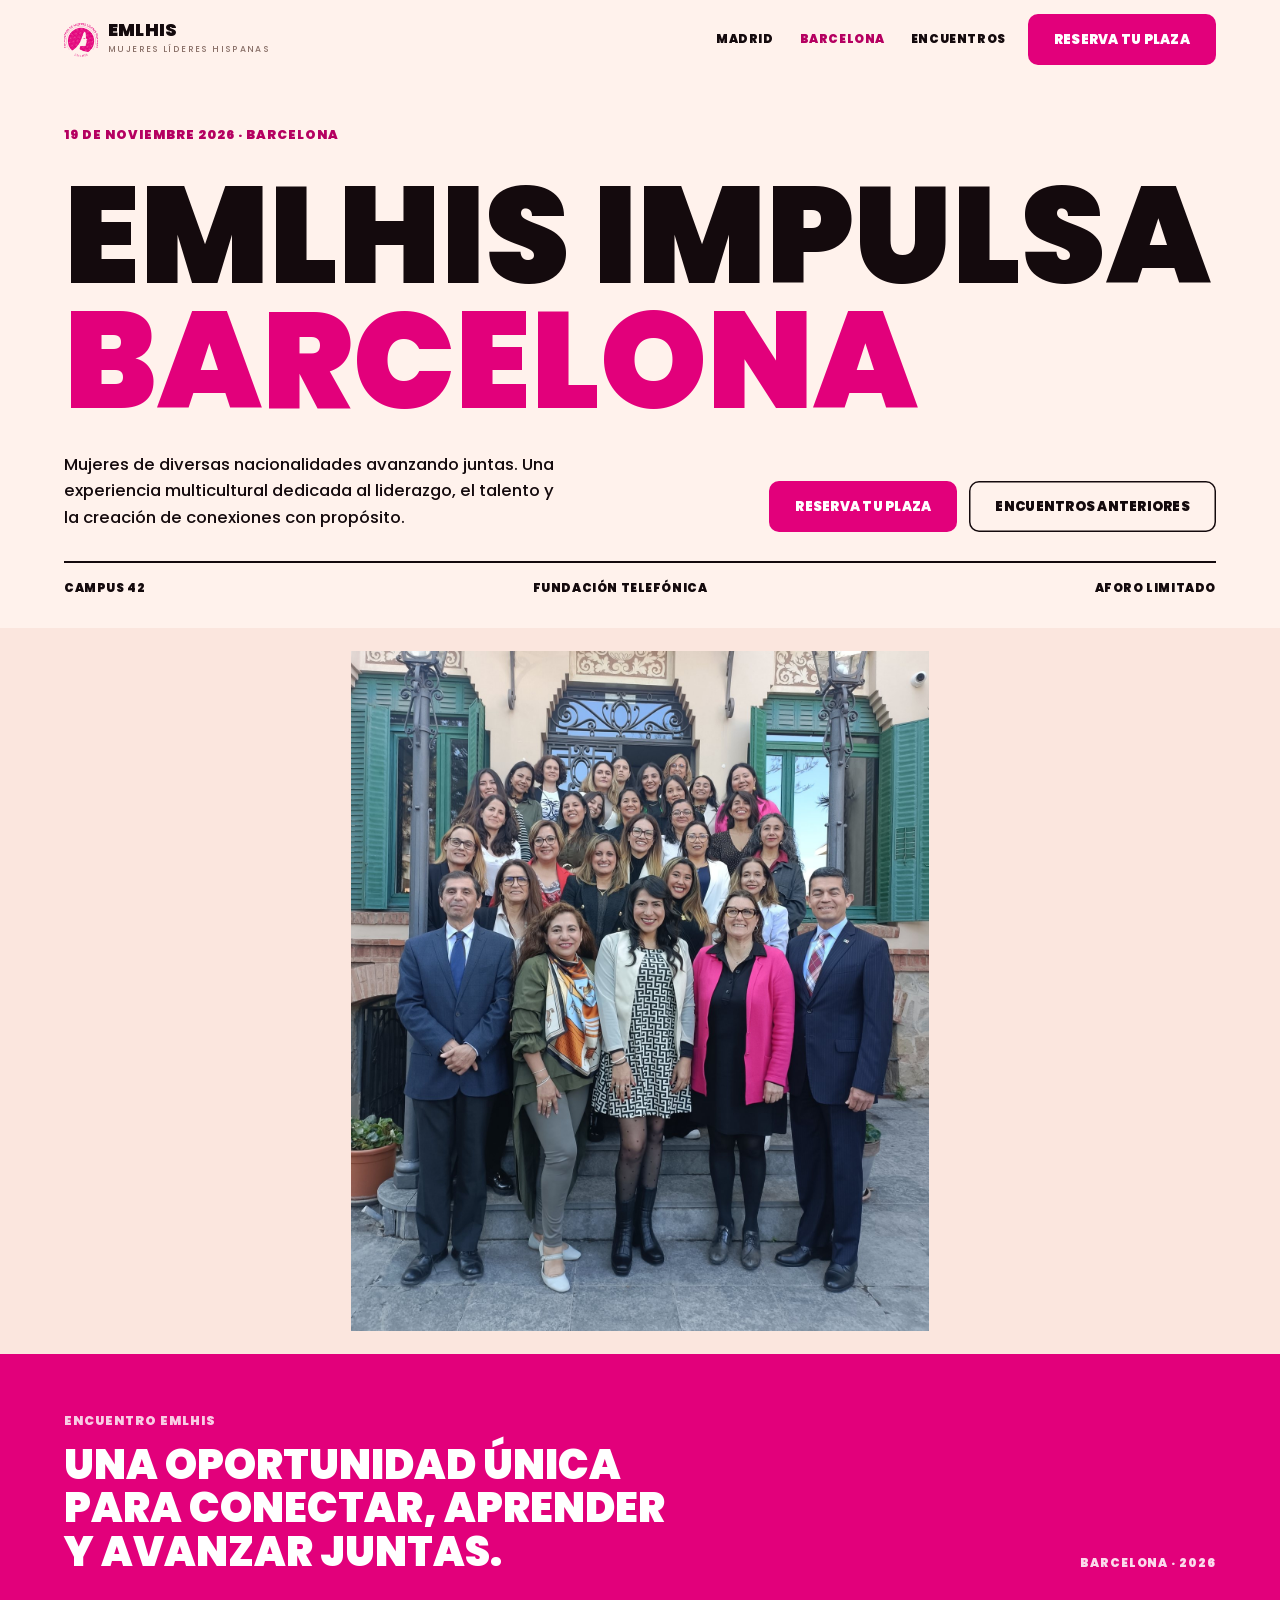
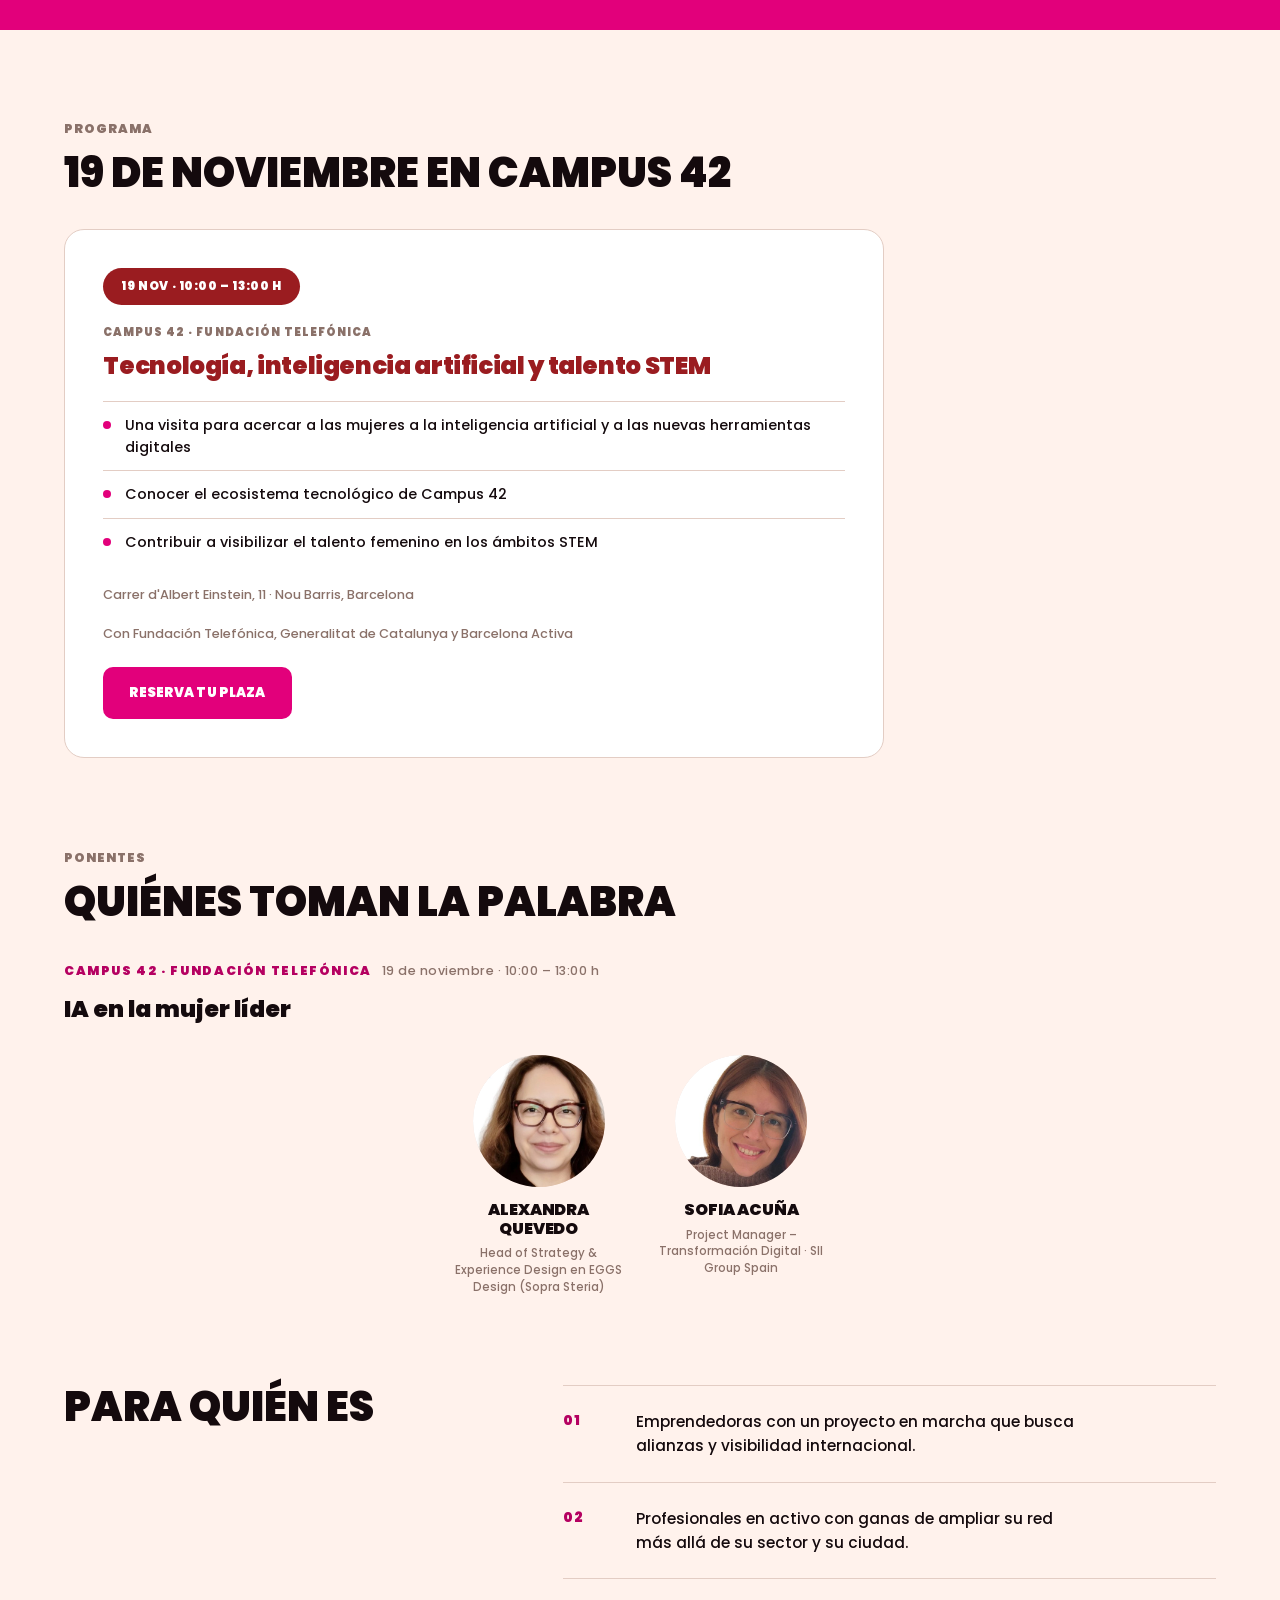
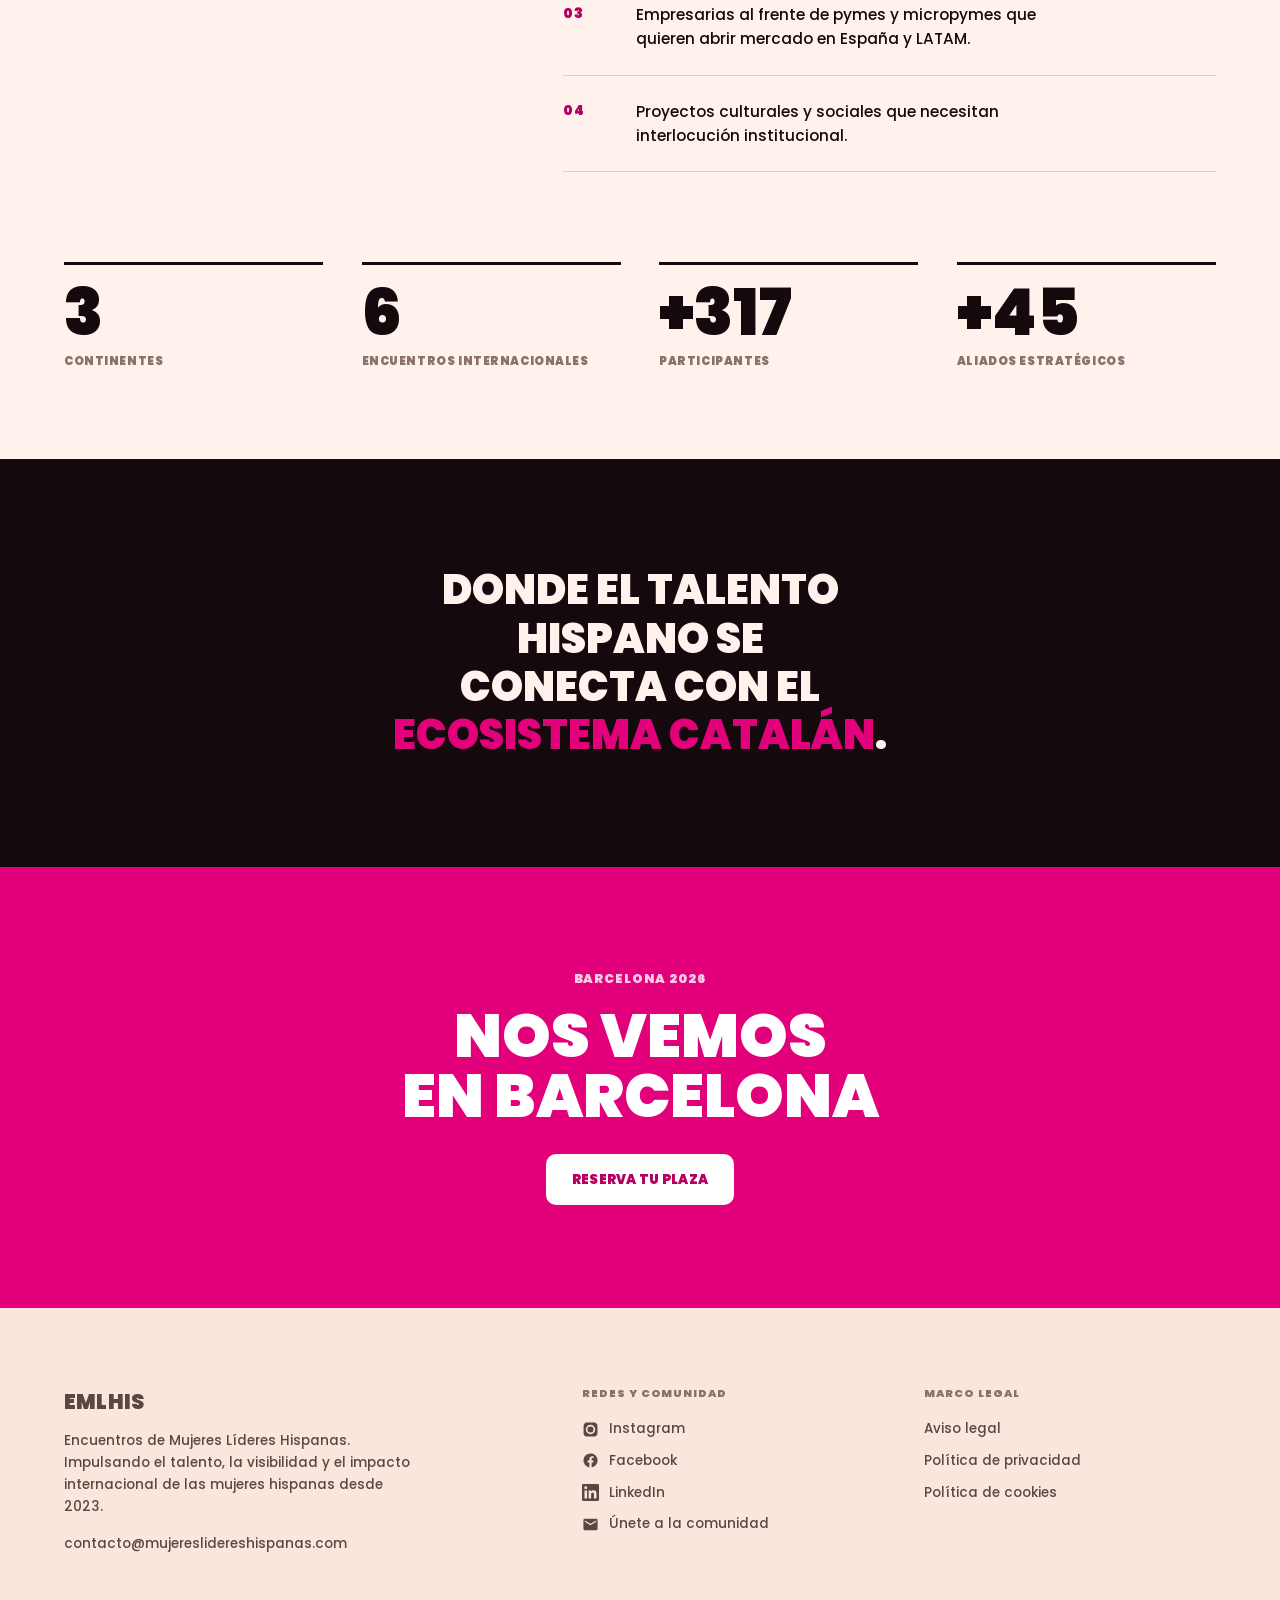
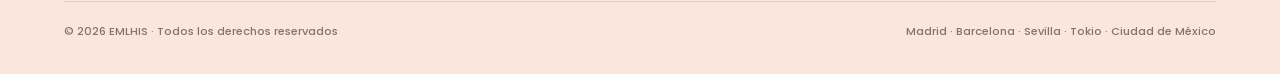
==== commit aee4d8a7: "EMLHIS-actualizacion-5" ====
--- a/barcelona/index.html
+++ b/barcelona/index.html
@@ -3,15 +3,15 @@
 <head>
 <meta charset="utf-8">
 <meta name="viewport" content="width=device-width,initial-scale=1">
-<title>Encuentros de mujeres hispanas en Barcelona · oct y nov 2026</title>
-<meta name="description" content="Dos jornadas de liderazgo, networking y tecnología para mujeres hispanas en Barcelona: 21 de octubre en Espai Lidera y 19 de noviembre en Campus 42.">
+<title>Encuentro de mujeres hispanas en Barcelona · 19 nov 2026</title>
+<meta name="description" content="Tecnología, inteligencia artificial y talento STEM para mujeres hispanas en Barcelona: 19 de noviembre de 2026 en Campus 42 · Fundación Telefónica.">
 <link rel="icon" type="image/png" href="../img/favicon.png">
 <link rel="apple-touch-icon" href="../img/favicon.png">
 <meta property="og:type" content="website">
 <meta property="og:site_name" content="EMLHIS">
 <meta property="og:locale" content="es_ES">
-<meta property="og:title" content="Encuentros de mujeres hispanas en Barcelona · oct y nov 2026">
-<meta property="og:description" content="Dos jornadas de liderazgo, networking y tecnología para mujeres hispanas en Barcelona: 21 de octubre en Espai Lidera y 19 de noviembre en Campus 42.">
+<meta property="og:title" content="Encuentro de mujeres hispanas en Barcelona · 19 nov 2026">
+<meta property="og:description" content="Tecnología, inteligencia artificial y talento STEM para mujeres hispanas en Barcelona: 19 de noviembre de 2026 en Campus 42 · Fundación Telefónica.">
 <meta property="og:url" content="https://mujereslidereshispanas.com/barcelona/">
 <meta property="og:image" content="https://mujereslidereshispanas.com/img/og.jpg">
 <meta property="og:image:width" content="1200">
@@ -20,7 +20,7 @@
 <meta name="twitter:card" content="summary_large_image">
 <link rel="canonical" href="https://mujereslidereshispanas.com/barcelona/">
 <link rel="stylesheet" href="../styles.css">
-<script type="application/ld+json">[{"@context":"https://schema.org","@type":"Event","name":"EMLHIS Barcelona · Liderazgo y networking","description":"Jornada de liderazgo, visibilidad y conexiones para mujeres hispanas en Barcelona.","startDate":"2026-10-21T17:00:00+02:00","endDate":"2026-10-21T19:30:00+02:00","eventAttendanceMode":"https://schema.org/OfflineEventAttendanceMode","eventStatus":"https://schema.org/EventScheduled","location":{"@type":"Place","name":"Espai Lidera · Barcelona Activa","address":{"@type":"PostalAddress","streetAddress":"Carrer de Roc Boronat, 117, 2a planta, Edifici MediaTIC","addressLocality":"Barcelona","addressCountry":"ES"}},"organizer":{"@type":"Organization","name":"EMLHIS — Encuentros de Mujeres Líderes Hispanas","url":"https://mujereslidereshispanas.com/"},"image":["https://mujereslidereshispanas.com/img/og.jpg"],"offers":{"@type":"Offer","price":"0","priceCurrency":"EUR","availability":"https://schema.org/InStock","url":"https://luma.com/im4uq2gw","validFrom":"2026-09-01T00:00:00+02:00"},"inLanguage":"es","isAccessibleForFree":true},{"@context":"https://schema.org","@type":"Event","name":"EMLHIS Barcelona · Tecnología y talento femenino en STEM","description":"Introducción a la inteligencia artificial y a las herramientas digitales, y visibilidad femenina en STEM.","startDate":"2026-11-19T10:00:00+01:00","endDate":"2026-11-19T13:00:00+01:00","eventAttendanceMode":"https://schema.org/OfflineEventAttendanceMode","eventStatus":"https://schema.org/EventScheduled","location":{"@type":"Place","name":"Campus 42 · Fundación Telefónica","address":{"@type":"PostalAddress","streetAddress":"Carrer d'Albert Einstein, 11, Nou Barris","addressLocality":"Barcelona","addressCountry":"ES"}},"organizer":{"@type":"Organization","name":"EMLHIS — Encuentros de Mujeres Líderes Hispanas","url":"https://mujereslidereshispanas.com/"},"image":["https://mujereslidereshispanas.com/img/og.jpg"],"offers":{"@type":"Offer","price":"0","priceCurrency":"EUR","availability":"https://schema.org/InStock","url":"https://luma.com/e0zb1eoa","validFrom":"2026-09-01T00:00:00+02:00"},"inLanguage":"es","isAccessibleForFree":true}]</script>
+<script type="application/ld+json">[{"@context":"https://schema.org","@type":"Event","name":"EMLHIS Barcelona · Tecnología y talento femenino en STEM","description":"Introducción a la inteligencia artificial y a las herramientas digitales, y visibilidad femenina en STEM.","startDate":"2026-11-19T10:00:00+01:00","endDate":"2026-11-19T13:00:00+01:00","eventAttendanceMode":"https://schema.org/OfflineEventAttendanceMode","eventStatus":"https://schema.org/EventScheduled","location":{"@type":"Place","name":"Campus 42 · Fundación Telefónica","address":{"@type":"PostalAddress","streetAddress":"Carrer d'Albert Einstein, 11, Nou Barris","addressLocality":"Barcelona","addressCountry":"ES"}},"organizer":{"@type":"Organization","name":"EMLHIS — Encuentros de Mujeres Líderes Hispanas","url":"https://mujereslidereshispanas.com/"},"image":["https://mujereslidereshispanas.com/img/og.jpg"],"offers":{"@type":"Offer","price":"0","priceCurrency":"EUR","availability":"https://schema.org/InStock","url":"https://luma.com/e0zb1eoa","validFrom":"2026-09-01T00:00:00+02:00"},"inLanguage":"es","isAccessibleForFree":true}]</script>
 </head>
 <body>
 
@@ -42,18 +42,18 @@
 <main>
 
   <section class="hero pad">
-    <p class="label">21 de octubre y 19 de noviembre 2026 · Barcelona</p>
+    <p class="label">19 de noviembre 2026 · Barcelona</p>
     <h1 class="d1">EMLHIS impulsa <span class="rosa">Barcelona</span></h1>
     <div class="row">
       <p class="body-l">Mujeres de diversas nacionalidades avanzando juntas. Una experiencia multicultural dedicada al liderazgo, el talento y la creación de conexiones con propósito.</p>
       <div class="acts">
       <a class="btn" href="https://luma.com/e0zb1eoa">Reserva tu plaza</a>
-      <a class="btn line" href="../madrid/">Ver Madrid</a>
+      <a class="btn line" href="../encuentros/">Encuentros anteriores</a>
     </div>
     </div>
     <div class="rule-meta">
-      <span>LIDERA</span>
-      <span>Barcelona Activa</span>
+      <span>Campus 42</span>
+      <span>Fundación Telefónica</span>
       <span>Aforo limitado</span>
     </div>
   </section>
@@ -72,21 +72,9 @@
 
   <section class="pad">
     <p class="label q">Programa</p>
-    <h2 class="d3" style="margin:12px 0 0">Dos encuentros en Barcelona</h2>
-    <div class="sessions">
+    <h2 class="d3" style="margin:12px 0 0">19 de noviembre en Campus 42</h2>
+    <div class="sessions solo">
 
-      <article class="sesion">
-        <span class="hora">21 oct · 17:00 – 19:30 h</span>
-        <p class="sede">Espai Lidera · Barcelona Activa</p>
-        <h3>Un espacio para impulsar, conectar y avanzar</h3>
-        <ul>
-          <li>Mesa de liderazgo hispano: mujeres de diversas nacionalidades compartiendo bajo un mismo propósito</li>
-          <li>Creación de redes de apoyo y alianzas con impacto local e internacional</li>
-          <li>Conferencia de liderazgo, talento y desarrollo personal</li>
-        </ul>
-        <p class="dir">Carrer de Roc Boronat, 117 · 2a planta, Edifici MediaTIC · Sant Martí, 08018 Barcelona</p>
-        <span class="cta"><a class="btn" href="../encuentros/#barcelona-2026">Ver fotos</a></span>
-      </article>
 
       <article class="sesion">
         <span class="hora">19 nov · 10:00 – 13:00 h</span>
@@ -106,52 +94,8 @@
   </section>
 
   <section class="pad" id="mesa" style="padding-top:0">
-    <p class="label q">Mesa de Liderazgo Hispano</p>
+    <p class="label q">Ponentes</p>
     <h2 class="d3" style="margin:12px 0 0">Quiénes toman la palabra</h2>
-    <div class="mesa">
-      <p class="sede-m">Espai Lidera · Barcelona Activa <span>21 de octubre · 17:00 – 19:30 h</span></p>
-      <h3 style="font-size:clamp(1.1rem,1.8vw,1.5rem);font-weight:900;margin:10px 0 0">Mesa de Liderazgo Hispano</h3>
-      <div class="panel">
-        <article class="mod">
-          <figure><span class="mono">GR</span><img src="../img/ponentes/gabriela-rodriguez.jpg" alt="Gabriela Rodríguez" loading="lazy" onerror="this.remove()"></figure>
-          <span class="rol">Moderadora</span><b>Gabriela Rodríguez</b><small>Comunicadora, periodista y conductora en Radio Montornès Catalunya</small>
-        </article>
-        <article>
-          <figure><span class="mono">ZP</span><img src="../img/ponentes/zinia-padilla.jpg" alt="Zinia Padilla" loading="lazy" onerror="this.remove()"></figure>
-          <b>Zinia Padilla</b><small>Director of Alumni Relationships · EXATEC</small>
-        </article>
-        <article>
-          <figure><span class="mono">MP</span><img src="../img/ponentes/mireia-del-pozo.jpg" alt="Mireia del Pozo" loading="lazy" onerror="this.remove()"></figure>
-          <b>Mireia del Pozo</b><small>Presidenta del Centro de Estudios Mujeres de Europa · Premio Mundial de la Paz en Igualdad</small>
-        </article>
-        <article>
-          <figure><span class="mono">YA</span><img src="../img/ponentes/yolanda-akpoli.jpg" alt="Yolanda Akpoli" loading="lazy" onerror="this.remove()"></figure>
-          <b>Yolanda Akpoli</b><small>Fundadora de Unió Segones Oportunitats · Premio ONU Migración</small>
-        </article>
-        <article>
-          <figure><span class="mono">AC</span><img src="../img/ponentes/angela-culqui.jpg" alt="Ángela Culqui" loading="lazy" onerror="this.remove()"></figure>
-          <b>Ángela Culqui</b><small>Cofundadora de Citytactic y Lluna Project</small>
-        </article>
-        <article>
-          <figure><span class="mono">MR</span><img src="../img/ponentes/mariana-reyna.jpg" alt="Mariana Reyna Ortega" loading="lazy" onerror="this.remove()"></figure>
-          <b>Mariana Reyna Ortega</b><small>Fundadora y Directora de EMLHIS Europa y Asia · 100 Líderes por la Paz en México · escritora</small>
-        </article>
-      </div>
-    </div>
-    <div class="mesa">
-      <p class="sede-m">Espai Lidera · Barcelona Activa <span>21 de octubre</span></p>
-      <h3 style="font-size:clamp(1.1rem,1.8vw,1.5rem);font-weight:900;margin:10px 0 0">Conferencia Liderazgo y Talento</h3>
-      <div class="panel">
-        <article>
-          <figure><span class="mono">VM</span><img src="../img/ponentes/vero-marcos.jpg" alt="Vero Marcos" loading="lazy" onerror="this.remove()"></figure>
-          <b>Vero Marcos</b><small>Creadora y CEO del Método Terapia INSIGHT · TEDx Speaker · escritora</small>
-        </article>
-        <article>
-          <figure><span class="mono">MR</span><img src="../img/ponentes/mariana-reyna.jpg" alt="Mariana Reyna Ortega" loading="lazy" onerror="this.remove()"></figure>
-          <b>Mariana Reyna Ortega</b><small>Fundadora y Directora de EMLHIS Europa y Asia · 100 Líderes por la Paz en México · escritora</small>
-        </article>
-      </div>
-    </div>
     <div class="mesa">
       <p class="sede-m">Campus 42 · Fundación Telefónica <span>19 de noviembre · 10:00 – 13:00 h</span></p>
       <h3 style="font-size:clamp(1.1rem,1.8vw,1.5rem);font-weight:900;margin:10px 0 0">IA en la mujer líder</h3>
@@ -183,7 +127,7 @@
   <section class="pad" style="padding-top:0">
     <div class="figs">
       <div><b data-to="3">3</b><small>Continentes</small></div>
-      <div><b data-to="5">5</b><small>Encuentros internacionales</small></div>
+      <div><b data-to="6">6</b><small>Encuentros internacionales</small></div>
       <div><b data-to="320" data-pre="+">+320</b><small>Participantes</small></div>
       <div><b data-to="45" data-pre="+">+45</b><small>Aliados estratégicos</small></div>
     </div>
--- a/styles.css
+++ b/styles.css
@@ -492,10 +492,31 @@
 /* ── Encuentros: memoria por edición ───────────────────────────── */
 .ed{margin-top:clamp(36px,4.6vw,64px)}
 .ed h3{font-size:clamp(1.1rem,1.8vw,1.5rem);font-weight:900;margin:10px 0 0}
-.mas{columns:3 260px;column-gap:clamp(8px,1.1vw,14px);margin-top:22px}
-.mas img{display:block;width:100%;height:auto;margin:0 0 clamp(8px,1.1vw,14px);border-radius:4px;break-inside:avoid}
 .ed.proximo{background:var(--crema-2);border-radius:20px;padding:clamp(24px,3.2vw,44px)}
 .ed .yt{margin-right:10px}
 .duo.tres{grid-template-columns:repeat(3,1fr)}
 @media(max-width:1000px){.duo.tres{grid-template-columns:1fr}}
 .ver-mas{margin-top:26px}
+.sessions.solo{grid-template-columns:minmax(0,820px)}
+
+/* ── Encuentros: galería en rejilla + ampliación ───────────────── */
+.galeria{display:grid;grid-template-columns:repeat(4,1fr);grid-auto-rows:clamp(110px,15vw,210px);
+  grid-auto-flow:dense;gap:clamp(6px,.9vw,12px);margin-top:22px}
+.galeria a{display:block;overflow:hidden;border-radius:6px;background:var(--crema-2)}
+.galeria a.f{grid-column:span 2;grid-row:span 2}
+.galeria a.w{grid-column:span 2}
+.galeria img{width:100%;height:100%;object-fit:cover;object-position:50% 30%;display:block;transition:transform .35s ease}
+.galeria a:hover img{transform:scale(1.04)}
+.galeria a:focus-visible{outline:3px solid var(--rosa);outline-offset:2px}
+@media(max-width:900px){.galeria{grid-template-columns:repeat(3,1fr)}}
+@media(max-width:560px){.galeria{grid-template-columns:repeat(2,1fr);grid-auto-rows:clamp(100px,30vw,150px)}}
+.lb{border:0;padding:0;background:transparent;max-width:100vw;max-height:100vh;width:100vw;height:100vh;overflow:hidden}
+.lb::backdrop{background:rgba(20,10,13,.9)}
+.lb img{position:absolute;inset:0;margin:auto;max-width:92vw;max-height:84vh;object-fit:contain;border-radius:4px}
+.lb-cap{position:absolute;left:0;right:0;bottom:2.5vh;text-align:center;color:#fff;font-size:.8rem;font-weight:500}
+.lb button{position:absolute;border:0;background:rgba(255,255,255,.14);color:#fff;font:900 1.8rem/1 Poppins,sans-serif;
+  width:48px;height:48px;border-radius:999px;cursor:pointer}
+.lb button:hover{background:rgba(255,255,255,.28)}
+.lb-x{top:16px;right:16px}
+.lb-prev{left:12px;top:50%;transform:translateY(-50%)}
+.lb-next{right:12px;top:50%;transform:translateY(-50%)}
